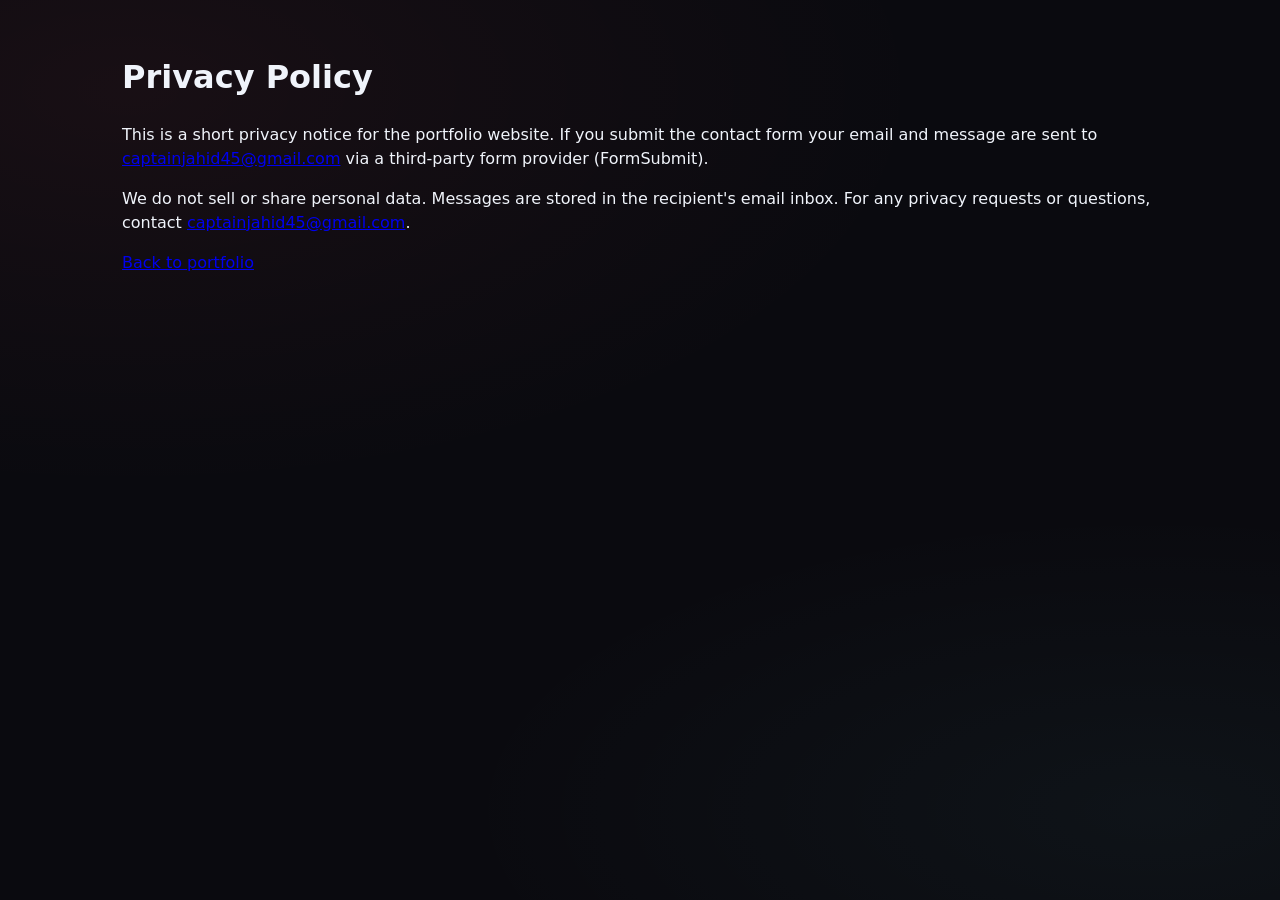
==== privacy.html @ bda56d92 "Update portfolio content and structure; enhance personal branding and add privacy/terms pages" ====
<!doctype html>
<html lang="en">
<head>
  <meta charset="utf-8">
  <meta name="viewport" content="width=device-width,initial-scale=1">
  <title>Privacy Policy — Md. Jahidul Hasan</title>
  <link rel="stylesheet" href="style.css">
</head>
<body>
  <main class="container">
    <h1>Privacy Policy</h1>
    <p>This is a short privacy notice for the portfolio website. If you submit the contact form your email and message are sent to <a href="mailto:captainjahid45@gmail.com">captainjahid45@gmail.com</a> via a third-party form provider (FormSubmit).</p>
    <p>We do not sell or share personal data. Messages are stored in the recipient's email inbox. For any privacy requests or questions, contact <a href="mailto:captainjahid45@gmail.com">captainjahid45@gmail.com</a>.</p>
    <p><a href="index.html">Back to portfolio</a></p>
  </main>
</body>
</html>
---- style.css ----
:root{
  --bg:#0a0a0f;
  --card:#151821;
  --muted:#b4bdd4;
  --accent1: #ff5f6d;
  --accent2: #ffc371;
  --accent3: #7afcff;
  --glass: rgba(255,255,255,0.05);
  --text: #f0f4fb;
  --chip-active-text: var(--text);
  --chip-text: #ffffff;
  --outline-border: rgba(255,255,255,0.12);
  --input-border: rgba(255,255,255,0.08);
  --chip-border: rgba(255,255,255,0.10);
  --link-color: var(--accent3);
  --card-overlay: rgba(255,255,255,0.04);
  --header-overlay: rgba(255,255,255,0.04);
  --tile-shadow: 0 4px 12px rgba(0,0,0,0.3);
  --radius: 14px;
  --maxwidth: 1100px;
  --gap: 1.25rem;
}

/* Expertise chips used in About section */
.skill-chips{display:flex;flex-wrap:wrap;gap:.5rem;margin-top:.5rem}
.chip{background:var(--card-overlay);border:1px solid var(--chip-border);color:var(--text);padding:.35rem .6rem;border-radius:999px;font-size:.85rem;display:inline-flex;align-items:center}
.chip:hover{background:linear-gradient(90deg,var(--accent1),var(--accent2));color:#08111a;border-color:transparent}


/* Education card layout */
.education {margin-top:.5rem}
.education-grid{display:flex;gap:1rem;flex-wrap:wrap;margin-top:.5rem}
.edu-card{background:var(--card-overlay);border:1px solid var(--chip-border);padding:.6rem .8rem;border-radius:10px;min-width:200px}
.edu-heading{margin:0 0 .25rem 0}
.edu-meta{color:var(--muted);font-size:.9rem;margin-top:.25rem}

/* Small vertical space before Expertise block in About */
.skills-overview{margin-top:1.5rem}


/* Motion & transitions */
@media (prefers-reduced-motion: no-preference) {
  :root{ --anim-duration: 600ms; --anim-ease: cubic-bezier(.2,.9,.3,1); }
  *{transition: color var(--anim-duration) var(--anim-ease), background-color var(--anim-duration) var(--anim-ease), box-shadow var(--anim-duration) var(--anim-ease), transform 220ms var(--anim-ease);} 
}
@media (prefers-reduced-motion: reduce){
  :root{ --anim-duration: 0ms; --anim-ease: linear; }
}

/* Entrance state: elements animate in when body gains .is-loaded */
.is-loaded .hero-text .name,
.is-loaded .hero-text .role,
.is-loaded .hero-text .tagline,
.is-loaded .hero-card,
.is-loaded .wave-card,
.is-loaded .skill-card,
.is-loaded .project,
.is-loaded .stat{
  animation: pop var(--anim-duration) var(--anim-ease) both;
}

/* Slight stagger for nicer entrance */
.is-loaded .hero-text .name{animation-delay: 90ms}
.is-loaded .hero-text .role{animation-delay: 160ms}
.is-loaded .hero-text .tagline{animation-delay: 230ms}
.is-loaded .hero-card{animation-delay: 120ms}
.is-loaded .wave-card{animation-delay: 180ms}
.is-loaded .skill-card{animation-delay: 200ms}
.is-loaded .project{animation-delay: 220ms}
.is-loaded .stat{animation-delay: 200ms}

/* Hover / focus micro-interactions */
.project:hover, .project:focus-within{transform: translateY(-6px) scale(1.01); box-shadow: 0 20px 50px rgba(0,0,0,0.25);border-color:var(--accent3)}
.skill-card:hover, .skill-card:focus-within{transform: translateY(-4px); box-shadow: 0 16px 40px rgba(0,0,0,0.20)}
.btn:active{transform: translateY(1px) scale(.995)}
.brand{transition: transform 220ms var(--anim-ease)}
.brand:hover{transform: translateY(-2px)}

/* Apply the same brand-like hover animation to CTAs and project-type chips */
.hero-ctas .btn:not(.no-hover):hover,
.filter-group .chip:not(.no-hover):hover,
.chip:not(.no-hover):hover{
  transform: translateY(-2px);
  box-shadow: 0 10px 30px rgba(2,6,23,0.08);
}

/* Smooth color / background transitions for CTAs, chips and social buttons */
.hero-ctas .btn,
.filter-group .chip,
.chip,
.socials .social-btn{
  transition: background 260ms var(--anim-ease), color 220ms var(--anim-ease), border-color 220ms var(--anim-ease), box-shadow 220ms var(--anim-ease);
}

/* When hovering chips, animate into the accent gradient (matches active state) */
.filter-group .chip:not(.no-hover):hover,
.chip:not(.no-hover):hover{
  background: linear-gradient(90deg,var(--accent1),var(--accent2));
  color: var(--chip-text);
  border-color: transparent;
}

/* Outline CTA behavior: animate into accent gradient on hover */
.hero-ctas .btn.outline:not(.no-hover):hover{
  background: linear-gradient(90deg,var(--accent1),var(--accent2));
  color: #08111a;
  border-color: transparent;
}

/* Avatar subtle scale on hover */
.avatar{transition: transform 420ms var(--anim-ease), box-shadow var(--anim-duration) var(--anim-ease)}
.avatar:hover img{transform: scale(1.03)}

/* Ensure focus outlines are visible for accessibility */
a:focus{outline:3px solid rgba(59,130,246,0.25);outline-offset:3px}


/* Light theme variables override (JS toggles .light on body) */
body.light {
  --bg: #ebe9e6;
  --card: #ffffff;
  --muted: #495463;
  --glass: rgba(15,15,20,0.04);
  --text: #0a0d14;
  --outline-border: rgba(2,6,23,0.14);
  --input-border: rgba(2,6,23,0.12);
  --chip-border: rgba(2,6,23,0.14);
  --card-overlay: rgba(2,6,23,0.08);
  --header-overlay: rgba(2,6,23,0.06);
  --tile-shadow: 0 6px 18px rgba(2,6,23,0.10);
  --link-color: #0a0d14;
  --chip-active-text: #08111a;
  --chip-text: #08111a;
}

/* Reset & base */
*{box-sizing:border-box}
html,body{height:100%}
body{
  margin:0;
  font-family: Inter, ui-sans-serif, system-ui, -apple-system, "Segoe UI", Roboto, "Helvetica Neue", Arial;
  background: radial-gradient(800px 400px at 10% 10%, rgba(255,95,109,0.06), transparent),
              radial-gradient(700px 300px at 90% 90%, rgba(127,246,255,0.04), transparent),
              var(--bg);
  color: var(--text);
  -webkit-font-smoothing:antialiased;
  -moz-osx-font-smoothing:grayscale;
  line-height:1.5;
}

/* Container */
.container{max-width:var(--maxwidth);margin:0 auto;padding:2rem}

/* Header */
.site-header{position:sticky;top:0;z-index:40;background:linear-gradient(180deg, var(--header-overlay), transparent);backdrop-filter: blur(12px);-webkit-backdrop-filter: blur(12px);box-shadow: 0 2px 12px rgba(0,0,0,0.4);border-bottom:1px solid var(--outline-border)}
.header-inner{display:flex;align-items:center;justify-content:space-between;padding:0.75rem 0}
.brand{font-weight:700;letter-spacing:0.2px;color:var(--accent1);text-decoration:none}
.brand span{color:var(--link-color);margin-left:6px}
.brand-wrap{display:flex;align-items:center;gap:0.6rem}
.brand-icons{display:inline-flex;gap:0.45rem;margin-left:4px}
.brand-icon{display:inline-flex;align-items:center;justify-content:center;border-radius:6px;padding:4px}
.brand-icon svg{width:18px;height:18px;fill:var(--link-color);transition:fill 200ms var(--anim-ease), transform 160ms var(--anim-ease)}
.brand-icon:hover svg{fill:var(--accent1);transform:translateY(-2px)}
.nav{display:flex;gap:1rem}
.nav-link{color:var(--muted);text-decoration:none;padding:8px;border-radius:8px}
.nav-link:hover{color:#fff;background:var(--glass)}
.header-controls{display:flex;gap:0.5rem;align-items:center}
.btn{border:0;cursor:pointer;padding:8px 12px;border-radius:10px;background:transparent;color:inherit}
.icon-btn{font-size:16px}
.mobile-only{display:none}

/* Hero */
.hero{padding:4rem 0}
.hero-grid{display:grid;grid-template-columns:1fr 360px;gap:2rem;align-items:center}
.hero-text .name{font-size:2.15rem;margin:0}
.role{font-weight:600;margin-top:6px;opacity:0.95}
.tagline{margin-top:0.8rem;color:var(--muted)}
.hero-ctas{margin-top:1.25rem;display:flex;gap:0.75rem}
.btn.primary{background:linear-gradient(90deg,var(--accent1),var(--accent2));color:#08111a;font-weight:600;box-shadow:0 8px 30px rgba(255,95,109,0.08)}
.btn.outline{border:1px solid var(--outline-border);color:var(--muted)}
.hero-meta{margin-top:1rem;color:var(--muted);display:flex;gap:1rem;flex-wrap:wrap}

/* Ensure CTAs that are opted out of hover still animate color changes smoothly */
.hero-ctas .btn{
  transition: color 260ms var(--anim-ease), background 260ms var(--anim-ease), border-color 220ms var(--anim-ease), transform 200ms var(--anim-ease);
}

/* Smooth focus styles for keyboard users: animate background/border on focus-visible */
.hero-ctas .btn:focus-visible{
  background: linear-gradient(90deg, var(--accent1), var(--accent2));
  color: var(--chip-text);
  border-color: transparent;
  box-shadow: 0 12px 30px rgba(2,6,23,0.08);
}
.hero-ctas .btn:focus{outline:3px solid rgba(59,130,246,0.18);outline-offset:3px}

/* Hero card */
.hero-card{display:flex;flex-direction:column;gap:1rem;align-items:center}
.avatar{width:200px;height:200px;border-radius:20px;overflow:hidden;box-shadow:0 8px 32px rgba(0,0,0,0.7);border:2px solid var(--outline-border)}
.avatar img{width:100%;height:100%;object-fit:cover;display:block}
.wave-card{width:100%;background:linear-gradient(135deg, var(--card-overlay), rgba(0,0,0,0.06));padding:1rem;border-radius:12px;box-shadow:var(--tile-shadow);border:1px solid var(--outline-border)}
.wave-card h3{margin:0 0 .5rem 0}
.wave-card ul{margin:0;padding:0;list-style:none}
.wave-card a{color:var(--link-color);text-decoration:none}
.wave-card a:hover{color:var(--accent1);text-decoration:underline}

/* Sections */
.section{padding:3rem 0}
.section-title{font-size:1.35rem;margin-bottom:1rem;color:var(--accent2)}

/* About */
.about-grid{display:grid;grid-template-columns:1fr 260px;gap:1.25rem;align-items:start}
.about-text p{color:var(--muted)}
.about-list{margin-top:1rem;color:var(--muted);list-style:none;padding:0}
.socials a{margin-right:0.6rem;text-decoration:none;color:var(--link-color)}
.ocials a:hover{color:var(--accent1);text-decoration:underline}

/* Branded social buttons in About section (logo + label) */
.socials .social-btn{display:inline-flex;align-items:center;gap:0.6rem;padding:6px 10px;border-radius:10px;background:transparent;border:1px solid var(--chip-border);color:var(--link-color);text-decoration:none}
.socials .social-btn .icon{width:18px;height:18px;fill:var(--link-color);transition:fill 200ms var(--anim-ease), transform 160ms var(--anim-ease)}
.socials .social-btn .label{font-size:0.95rem;color:var(--text)}
.socials .social-btn:hover{border-color:transparent;background:linear-gradient(90deg,var(--accent1),var(--accent2));color:#08111a}
.socials .social-btn:hover .icon{fill:#08111a;transform:translateY(-2px)}
.socials .social-btn:focus{outline:3px solid rgba(59,130,246,0.18);outline-offset:3px}

/* Stats */
.stat{background:linear-gradient(90deg, var(--card-overlay), transparent);padding:1rem;border-radius:12px;margin-bottom:0.8rem;box-shadow:var(--tile-shadow);border:1px solid var(--outline-border)}
.stat-val{font-weight:700;font-size:1.25rem}
.stat-label{color:var(--muted)}

/* Skills */
.skills-grid{display:grid;grid-template-columns:repeat(3,1fr);gap:1rem}
.skill-card{background:linear-gradient(135deg,var(--card), var(--card-overlay));padding:1rem;border-radius:12px;box-shadow:var(--tile-shadow);border:1px solid var(--outline-border)}
.skill-list .skill{display:block;margin-bottom:0.8rem}
.skill .bar{height:10px;background:var(--input-border);border-radius:8px;overflow:hidden;margin-top:6px;border:1px solid var(--outline-border)}
.skill .bar{position:relative}
.skill .bar .percent{position:absolute;right:8px;top:-22px;font-size:0.85rem;color:var(--muted);font-weight:600}
.skill .bar div{height:100%;
  /* symmetric gradient so both ends show accent color */
  background: linear-gradient(90deg, var(--accent1) 0%, var(--accent2) 50%, var(--accent1) 100%);
  width:40%;
  transition:width 800ms ease;
  background-size:300% 100%;
  will-change: background-position, width, opacity;
}
.skill .bar div.shimmer{animation:shimmer 1.6s linear infinite}

@keyframes shimmer{
  /* move the background fully across (match background-size) to avoid jump at loop boundary */
  0%{background-position:0% 50%}
  100%{background-position:300% 50%}
}

/* Looping, subtle shimmer/pulse for filled bars */
.skill .bar div.shimmer-loop{animation:shimmer 2.8s linear infinite, pulseOpacity 3.6s ease-in-out infinite;}

@keyframes pulseOpacity{
  /* very subtle opacity pulse to avoid perceivable blinking */
  0%{opacity:0.985}
  50%{opacity:1}
  100%{opacity:0.985}
}

/* Tools */
.tool-grid{display:flex;flex-wrap:wrap;gap:0.5rem}
.tool{background:var(--glass);padding:8px 10px;border-radius:8px;color:var(--muted);border:1px solid var(--outline-border)}

/* Projects */
.projects-controls{display:flex;justify-content:space-between;align-items:center;margin-bottom:1rem}
.chip{background:transparent;border:1px solid var(--chip-border);padding:6px 10px;border-radius:30px;cursor:pointer;color:var(--chip-text)}
.chip.active{background:linear-gradient(90deg,var(--accent1),var(--accent2));color:var(--chip-text);border:0;box-shadow:0 4px 12px rgba(255,95,109,0.25)}
.projects-grid{display:grid;grid-template-columns:repeat(3,1fr);gap:1rem}
.project{background:linear-gradient(180deg, var(--card-overlay), transparent);border-radius:12px;overflow:hidden;display:flex;flex-direction:column;box-shadow:var(--tile-shadow);border:1px solid var(--outline-border)}
.project img{width:100%;height:160px;object-fit:cover;display:block;border-bottom:1px solid var(--outline-border)}
.project-body{padding:1rem}
.project-cta{margin-top:0.75rem;display:flex;gap:0.5rem}

/* Project button hover and focus animations */
.project-cta .btn{
  transition: color 260ms var(--anim-ease), background 260ms var(--anim-ease), border-color 220ms var(--anim-ease), transform 200ms var(--anim-ease), box-shadow 220ms var(--anim-ease);
}
.project-cta .btn:hover{
  transform: translateY(-2px);
  box-shadow: 0 6px 20px rgba(255,95,109,0.15);
}
.project-cta .btn.small:hover{
  background: linear-gradient(90deg, var(--accent1), var(--accent2));
  color: var(--chip-text);
  border-color: transparent;
}
.project-cta .btn.outline:hover{
  background: linear-gradient(90deg, var(--accent1), var(--accent2));
  color: var(--chip-text);
  border-color: transparent;
}
.project-cta .btn:focus-visible{
  background: linear-gradient(90deg, var(--accent1), var(--accent2));
  color: var(--chip-text);
  border-color: transparent;
  box-shadow: 0 8px 24px rgba(255,95,109,0.25);
}
.project-cta .btn:focus{outline:3px solid rgba(59,130,246,0.18);outline-offset:3px}

/* Contact */
.contact-grid{display:grid;grid-template-columns:1fr 360px;gap:1rem;align-items:start}
.contact-form label{display:block;margin-bottom:0.75rem;color:var(--muted);font-weight:500}
.contact-form input, .contact-form textarea{width:100%;padding:0.6rem;border-radius:8px;border:1px solid var(--input-border);background:transparent;color:inherit;font-family:inherit}
.contact-form input:focus, .contact-form textarea:focus{outline:2px solid var(--accent3);outline-offset:1px;border-color:transparent}
.form-actions{display:flex;gap:0.6rem;margin-top:0.5rem}
.contact-info .card{background:var(--glass);padding:0.8rem;border-radius:10px;margin-top:0.6rem;box-shadow:var(--tile-shadow);border:1px solid var(--outline-border)}

/* Footer */
.site-footer{padding:1.25rem 0;background:linear-gradient(180deg, var(--header-overlay), transparent);margin-top:2rem}
.footer-inner{display:flex;justify-content:space-between;align-items:center;color:var(--muted)}

.foot-links a{color:var(--link-color);text-decoration:none;margin-left:0.6rem}
.foot-links a:hover{color:var(--accent1);text-decoration:underline}

/* Responsive */
@media (max-width:980px){
  .hero-grid{grid-template-columns:1fr 320px}
  .skills-grid{grid-template-columns:1fr 1fr}
  .projects-grid{grid-template-columns:repeat(2,1fr)}
}

@media (max-width:720px){
  .container{padding:1rem}
  .hero-grid{grid-template-columns:1fr;gap:1.2rem}
  .about-grid{grid-template-columns:1fr}
  .contact-grid{grid-template-columns:1fr}
  .projects-grid{grid-template-columns:1fr}
  .mobile-only{display:inline-block}
  .nav{position:absolute;right:12px;top:64px;background:var(--card);padding:0.6rem;border-radius:10px;display:none;flex-direction:column}
  .nav.open{display:flex}
  .nav-link{padding:0.6rem 0}
}

/* small polish: highlight animation */
@keyframes pop {
  from { transform: translateY(6px) scale(.99); opacity:0 }
  to { transform: translateY(0) scale(1); opacity:1 }
}
.project, .skill-card, .stat{animation:pop .6s ease both}
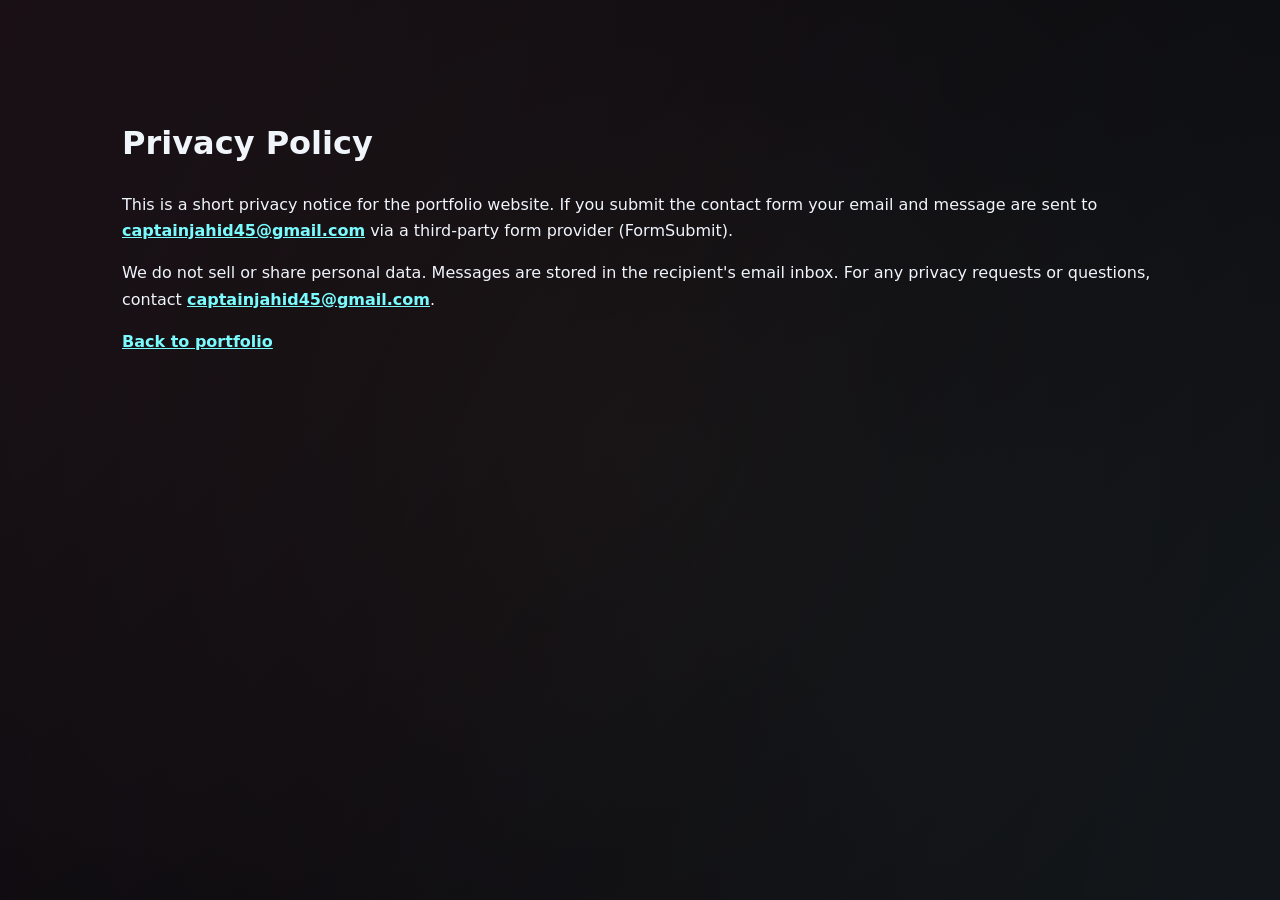
==== commit bb26e8cb: "Enhance portfolio with brand icons, update project filtering, and improve accessibility in dark mode" ====
--- a/privacy.html
+++ b/privacy.html
@@ -6,7 +6,7 @@
   <title>Privacy Policy — Md. Jahidul Hasan</title>
   <link rel="stylesheet" href="style.css">
 </head>
-<body>
+<body class="theme-loaded">
   <main class="container">
     <h1>Privacy Policy</h1>
     <p>This is a short privacy notice for the portfolio website. If you submit the contact form your email and message are sent to <a href="mailto:captainjahid45@gmail.com">captainjahid45@gmail.com</a> via a third-party form provider (FormSubmit).</p>
--- a/style.css
+++ b/style.css
@@ -1,7 +1,8 @@
 :root{
+  --header-height: 64px;
   --bg:#0a0a0f;
   --card:#151821;
-  --muted:#b4bdd4;
+  --muted:#c7d0e6;
   --accent1: #ff5f6d;
   --accent2: #ffc371;
   --accent3: #7afcff;
@@ -19,6 +20,8 @@
   --radius: 14px;
   --maxwidth: 1100px;
   --gap: 1.25rem;
+  scroll-behavior: smooth;
+  font-display: swap;
 }
 
 /* Expertise chips used in About section */
@@ -70,8 +73,8 @@
 .is-loaded .stat{animation-delay: 200ms}
 
 /* Hover / focus micro-interactions */
-.project:hover, .project:focus-within{transform: translateY(-6px) scale(1.01); box-shadow: 0 20px 50px rgba(0,0,0,0.25);border-color:var(--accent3)}
-.skill-card:hover, .skill-card:focus-within{transform: translateY(-4px); box-shadow: 0 16px 40px rgba(0,0,0,0.20)}
+.project:hover, .project:focus-within{transform: translateY(-8px) scale(1.02); box-shadow: 0 30px 70px rgba(0,0,0,0.4), 0 0 0 1px rgba(122,252,255,0.3);border-color:rgba(122,252,255,0.4)}
+.skill-card:hover, .skill-card:focus-within{transform: translateY(-6px); box-shadow: 0 24px 60px rgba(0,0,0,0.35)}
 .btn:active{transform: translateY(1px) scale(.995)}
 .brand{transition: transform 220ms var(--anim-ease)}
 .brand:hover{transform: translateY(-2px)}
@@ -80,8 +83,8 @@
 .hero-ctas .btn:not(.no-hover):hover,
 .filter-group .chip:not(.no-hover):hover,
 .chip:not(.no-hover):hover{
-  transform: translateY(-2px);
-  box-shadow: 0 10px 30px rgba(2,6,23,0.08);
+  transform: translateY(-3px);
+  box-shadow: 0 12px 40px rgba(255,95,109,0.25);
 }
 
 /* Smooth color / background transitions for CTAs, chips and social buttons */
@@ -115,44 +118,115 @@
 a:focus{outline:3px solid rgba(59,130,246,0.25);outline-offset:3px}
 
 
-/* Light theme variables override (JS toggles .light on body) */
-body.light {
-  --bg: #ebe9e6;
-  --card: #ffffff;
-  --muted: #495463;
-  --glass: rgba(15,15,20,0.04);
-  --text: #0a0d14;
-  --outline-border: rgba(2,6,23,0.14);
-  --input-border: rgba(2,6,23,0.12);
-  --chip-border: rgba(2,6,23,0.14);
-  --card-overlay: rgba(2,6,23,0.08);
-  --header-overlay: rgba(2,6,23,0.06);
-  --tile-shadow: 0 6px 18px rgba(2,6,23,0.10);
-  --link-color: #0a0d14;
-  --chip-active-text: #08111a;
-  --chip-text: #08111a;
-}
+/* Light theme removed — site uses single dark theme. */
 
 /* Reset & base */
 *{box-sizing:border-box}
 html,body{height:100%}
+
+/* Smooth theme transitions */
+body {
+  transition: background-color 0.3s ease, color 0.3s ease;
+}
+
+/* Prevent flash of unstyled content on theme load */
+body:not(.theme-loaded) {
+  opacity: 0;
+}
+
+body.theme-loaded {
+  opacity: 1;
+  transition: opacity 0.2s ease;
+}
+
+/* Loading Screen */
+#loading-screen {
+  position: fixed;
+  top: 0;
+  left: 0;
+  width: 100%;
+  height: 100%;
+  background: var(--bg);
+  display: flex;
+  align-items: center;
+  justify-content: center;
+  z-index: 9999;
+  transition: opacity 0.5s ease, visibility 0.5s ease;
+}
+
+#loading-screen.hidden {
+  opacity: 0;
+  visibility: hidden;
+}
+
+.loader {
+  text-align: center;
+}
+
+.loader-circle {
+  width: 50px;
+  height: 50px;
+  border: 3px solid rgba(255,255,255,0.1);
+  border-top-color: var(--accent1);
+  border-radius: 50%;
+  margin: 0 auto 1rem;
+  animation: spin 1s linear infinite;
+}
+
+@keyframes spin {
+  to { transform: rotate(360deg); }
+}
+
+.loader p {
+  color: var(--muted);
+  font-size: 0.95rem;
+}
+
 body{
   margin:0;
   font-family: Inter, ui-sans-serif, system-ui, -apple-system, "Segoe UI", Roboto, "Helvetica Neue", Arial;
-  background: radial-gradient(800px 400px at 10% 10%, rgba(255,95,109,0.06), transparent),
-              radial-gradient(700px 300px at 90% 90%, rgba(127,246,255,0.04), transparent),
-              var(--bg);
+  font-size:16px;
+  /* Use a single solid background to avoid layered seams during debugging */
+  background: var(--bg);
   color: var(--text);
   -webkit-font-smoothing:antialiased;
   -moz-osx-font-smoothing:grayscale;
-  line-height:1.5;
+  line-height:1.65;
+  padding-top: var(--header-height);
+  position: relative;
+  overflow-x: hidden;
+}
+
+/* Animated gradient background */
+body::before {
+  content: '';
+  position: fixed;
+  top: 0;
+  left: 0;
+  right: 0;
+  bottom: 0;
+  background: radial-gradient(circle at 10% 20%, rgba(255,95,109,0.12), transparent 50%),
+              radial-gradient(circle at 90% 80%, rgba(127,246,255,0.1), transparent 50%),
+              radial-gradient(circle at 50% 50%, rgba(255,195,113,0.08), transparent 70%);
+  background-size: 200% 200%;
+  /* Disable large background animation to prevent page-wide zigzag motion */
+  animation: none !important;
+  background-position: 50% 50% !important;
+  pointer-events: none;
+  z-index: -1;
+  opacity: 0.6;
+}
+
+@keyframes gradientShift {
+  0%, 100% { background-position: 0% 50%; }
+  50% { background-position: 100% 50%; }
 }
 
 /* Container */
 .container{max-width:var(--maxwidth);margin:0 auto;padding:2rem}
 
 /* Header */
-.site-header{position:sticky;top:0;z-index:40;background:linear-gradient(180deg, var(--header-overlay), transparent);backdrop-filter: blur(12px);-webkit-backdrop-filter: blur(12px);box-shadow: 0 2px 12px rgba(0,0,0,0.4);border-bottom:1px solid var(--outline-border)}
+.site-header{position:fixed;top:0;left:0;right:0;z-index:1000;width:100%;height:var(--header-height);background:rgba(10,10,15,0.7);backdrop-filter: blur(16px) saturate(180%);-webkit-backdrop-filter: blur(16px) saturate(180%);box-shadow: 0 4px 24px rgba(0,0,0,0.15), 0 1px 2px rgba(0,0,0,0.1);border-bottom:1px solid rgba(255,255,255,0.06)}
 .header-inner{display:flex;align-items:center;justify-content:space-between;padding:0.75rem 0}
 .brand{font-weight:700;letter-spacing:0.2px;color:var(--accent1);text-decoration:none}
 .brand span{color:var(--link-color);margin-left:6px}
@@ -162,21 +236,45 @@
 .brand-icon svg{width:18px;height:18px;fill:var(--link-color);transition:fill 200ms var(--anim-ease), transform 160ms var(--anim-ease)}
 .brand-icon:hover svg{fill:var(--accent1);transform:translateY(-2px)}
 .nav{display:flex;gap:1rem}
-.nav-link{color:var(--muted);text-decoration:none;padding:8px;border-radius:8px}
+.nav{display:flex;gap:1rem;position:relative}
+.nav-link{color:var(--muted);text-decoration:none;padding:8px;border-radius:8px;position:relative}
 .nav-link:hover{color:#fff;background:var(--glass)}
+
+/* Moving underline indicator under navbar */
+.nav-indicator{
+  position: absolute;
+  bottom: 8px;
+  left: 0;
+  height: 3px;
+  width: 0;
+  border-radius: 3px;
+  background: linear-gradient(90deg, var(--accent1), var(--accent2));
+  transition: left 280ms cubic-bezier(.2,.9,.3,1), width 280ms cubic-bezier(.2,.9,.3,1), opacity 200ms ease;
+  pointer-events: none;
+  opacity: 1;
+}
+
+/* Light theme: make active nav link clearly visible (white) and adjust indicator contrast */
+/* In light theme the nav background is light; ensure active link remains readable */
+body.light .nav-link.active { color: var(--chip-active-text); font-weight:700; }
+body.light .nav-indicator { background: linear-gradient(90deg, var(--accent1), var(--accent2)); opacity: 1; }
+
+/* Dark theme: reduce contrast for inactive tabs, active becomes white */
+body:not(.light) .nav-link { color: rgba(255,255,255,0.78); }
+body:not(.light) .nav-link.active { color: #ffffff; font-weight:700; }
 .header-controls{display:flex;gap:0.5rem;align-items:center}
 .btn{border:0;cursor:pointer;padding:8px 12px;border-radius:10px;background:transparent;color:inherit}
 .icon-btn{font-size:16px}
 .mobile-only{display:none}
 
 /* Hero */
-.hero{padding:4rem 0}
-.hero-grid{display:grid;grid-template-columns:1fr 360px;gap:2rem;align-items:center}
-.hero-text .name{font-size:2.15rem;margin:0}
-.role{font-weight:600;margin-top:6px;opacity:0.95}
-.tagline{margin-top:0.8rem;color:var(--muted)}
+.hero{padding:5rem 0 4rem;min-height:600px}
+.hero-grid{display:grid;grid-template-columns:1fr 360px;gap:3rem;align-items:center}
+.hero-text .name{font-size:2.6rem;margin:0;font-weight:800;letter-spacing:-0.02em}
+.role{font-weight:600;margin-top:10px;opacity:0.95;font-size:1.1rem}
+.tagline{margin-top:1rem;color:var(--muted);font-size:1.05rem;line-height:1.7}
 .hero-ctas{margin-top:1.25rem;display:flex;gap:0.75rem}
-.btn.primary{background:linear-gradient(90deg,var(--accent1),var(--accent2));color:#08111a;font-weight:600;box-shadow:0 8px 30px rgba(255,95,109,0.08)}
+.btn.primary{background:linear-gradient(135deg,var(--accent1),var(--accent2));color:#fff;font-weight:700;box-shadow:0 10px 40px rgba(255,95,109,0.3);text-shadow:0 1px 2px rgba(0,0,0,0.1)}
 .btn.outline{border:1px solid var(--outline-border);color:var(--muted)}
 .hero-meta{margin-top:1rem;color:var(--muted);display:flex;gap:1rem;flex-wrap:wrap}
 
@@ -196,17 +294,51 @@
 
 /* Hero card */
 .hero-card{display:flex;flex-direction:column;gap:1rem;align-items:center}
-.avatar{width:200px;height:200px;border-radius:20px;overflow:hidden;box-shadow:0 8px 32px rgba(0,0,0,0.7);border:2px solid var(--outline-border)}
-.avatar img{width:100%;height:100%;object-fit:cover;display:block}
-.wave-card{width:100%;background:linear-gradient(135deg, var(--card-overlay), rgba(0,0,0,0.06));padding:1rem;border-radius:12px;box-shadow:var(--tile-shadow);border:1px solid var(--outline-border)}
+.avatar{width:220px;height:220px;border-radius:24px;overflow:hidden;box-shadow:0 20px 60px rgba(0,0,0,0.5), 0 0 0 1px rgba(255,255,255,0.1);border:3px solid rgba(255,255,255,0.08);position:relative;flex-shrink:0}
+.avatar img{width:100%;height:100%;object-fit:cover;display:block;aspect-ratio:1/1}
+.wave-card{width:100%;background:rgba(21,24,33,0.6);backdrop-filter:blur(10px);padding:1.25rem;border-radius:16px;box-shadow:0 8px 32px rgba(0,0,0,0.3);border:1px solid rgba(255,255,255,0.08)}
 .wave-card h3{margin:0 0 .5rem 0}
 .wave-card ul{margin:0;padding:0;list-style:none}
 .wave-card a{color:var(--link-color);text-decoration:none}
 .wave-card a:hover{color:var(--accent1);text-decoration:underline}
 
 /* Sections */
-.section{padding:3rem 0}
-.section-title{font-size:1.35rem;margin-bottom:1rem;color:var(--accent2)}
+.section{padding:5rem 0 4rem 0;position:relative}
+.section.container{padding:3rem 2rem 2rem 2rem}
+.section-title{font-size:1.75rem;margin-bottom:1.5rem;color:var(--accent2);font-weight:700;letter-spacing:-0.01em;position:relative;display:inline-block}
+.section-title::after{content:'';position:absolute;bottom:-8px;left:0;width:60px;height:3px;background:linear-gradient(90deg,var(--accent1),var(--accent2));border-radius:2px}
+
+/* Typography and card polish */
+h1.name{font-size:2.6rem}
+h2{font-size:1.25rem}
+h3{font-size:1.05rem}
+h4{font-size:1rem}
+
+/* Card spacing, radius, and deeper shadow for better depth */
+.lead-card, .skill-card, .project, .stat, .contact-info .card{padding:1.15rem;border-radius:16px}
+.lead-card{padding:1.25rem}
+.project{border-radius:14px}
+.project img{border-bottom-left-radius:12px;border-bottom-right-radius:12px}
+.lead-card, .skill-card, .project{box-shadow: 0 18px 50px rgba(2,6,23,0.45);border:1px solid rgba(255,255,255,0.035)}
+
+/* Buttons / CTA polish */
+.btn{padding:10px 14px;border-radius:12px;font-weight:600}
+.btn.primary{padding:10px 18px}
+.btn.outline{background:transparent;border:1px solid var(--chip-border)}
+.btn.small{padding:8px 10px;font-size:0.95rem}
+
+/* Leadership section */
+.muted-lead{color:var(--muted);margin-bottom:1rem}
+.leadership-grid{display:grid;grid-template-columns:repeat(2,1fr);gap:1rem}
+.lead-card{background:linear-gradient(135deg, rgba(21,24,33,0.8), rgba(21,24,33,0.5));padding:1.5rem;border-radius:18px;box-shadow:0 16px 48px rgba(0,0,0,0.35);border:1px solid rgba(255,255,255,0.06);display:flex;flex-direction:column;position:relative;overflow:hidden;transition:all 0.3s ease}
+.lead-card::before{content:'';position:absolute;top:0;left:0;right:0;height:3px;background:linear-gradient(90deg,var(--accent1),var(--accent2));opacity:0.6}
+.lead-card:hover{transform:translateY(-4px);box-shadow:0 20px 60px rgba(0,0,0,0.45)}
+.lead-header h3{margin:0;font-size:1.05rem}
+.lead-meta{color:var(--muted);font-size:0.9rem;margin-top:6px}
+.lead-body{margin-top:0.8rem;color:var(--muted)}
+.lead-details{margin-top:0.8rem;padding-left:1rem}
+.toggle-details{margin-top:0.6rem;align-self:flex-start}
+
 
 /* About */
 .about-grid{display:grid;grid-template-columns:1fr 260px;gap:1.25rem;align-items:start}
@@ -224,13 +356,14 @@
 .socials .social-btn:focus{outline:3px solid rgba(59,130,246,0.18);outline-offset:3px}
 
 /* Stats */
-.stat{background:linear-gradient(90deg, var(--card-overlay), transparent);padding:1rem;border-radius:12px;margin-bottom:0.8rem;box-shadow:var(--tile-shadow);border:1px solid var(--outline-border)}
+.stat{background:linear-gradient(135deg, rgba(21,24,33,0.7), rgba(21,24,33,0.4));padding:1.25rem;border-radius:16px;margin-bottom:1rem;box-shadow:0 8px 32px rgba(0,0,0,0.3);border:1px solid rgba(255,255,255,0.08);backdrop-filter:blur(10px);min-height:100px}
 .stat-val{font-weight:700;font-size:1.25rem}
 .stat-label{color:var(--muted)}
 
 /* Skills */
 .skills-grid{display:grid;grid-template-columns:repeat(3,1fr);gap:1rem}
-.skill-card{background:linear-gradient(135deg,var(--card), var(--card-overlay));padding:1rem;border-radius:12px;box-shadow:var(--tile-shadow);border:1px solid var(--outline-border)}
+.skill-card{background:linear-gradient(135deg, rgba(21,24,33,0.8), rgba(21,24,33,0.6));padding:1.5rem;border-radius:18px;box-shadow:0 20px 60px rgba(0,0,0,0.4);border:1px solid rgba(255,255,255,0.05);position:relative;overflow:hidden}
+.skill-card::before{content:'';position:absolute;top:0;left:0;right:0;height:2px;background:linear-gradient(90deg,var(--accent1),var(--accent2),var(--accent3));opacity:0.5}
 .skill-list .skill{display:block;margin-bottom:0.8rem}
 .skill .bar{height:10px;background:var(--input-border);border-radius:8px;overflow:hidden;margin-top:6px;border:1px solid var(--outline-border)}
 .skill .bar{position:relative}
@@ -263,15 +396,28 @@
 
 /* Tools */
 .tool-grid{display:flex;flex-wrap:wrap;gap:0.5rem}
-.tool{background:var(--glass);padding:8px 10px;border-radius:8px;color:var(--muted);border:1px solid var(--outline-border)}
+.tool{background:transparent;padding:0;border-radius:8px;color:var(--muted);border:0}
+
+/* Icon-like badge used where brand logos are shown without text */
+.tool-icon{display:inline-flex;align-items:center;justify-content:center;width:56px;height:56px;border-radius:12px;background:var(--card-overlay);border:1px solid var(--chip-border);box-shadow:var(--tile-shadow);}
+.tool-icon:hover{transform:translateY(-4px);box-shadow:0 18px 40px rgba(0,0,0,0.45);}
+.tool-initial{font-weight:700;color:var(--text);letter-spacing:0.6px}
+
+/* Iconify / SVG icon sizing and color */
+.tool-icon .iconify{width:28px;height:28px;display:inline-block;color:var(--link-color)}
+/* When icon loads hide the fallback initials */
+.tool-icon .iconify ~ .tool-initial{display:none}
+
+/* Visually hidden text for screen readers */
+.visually-hidden{position:absolute!important;height:1px;width:1px;overflow:hidden;clip:rect(1px,1px,1px,1px);white-space:nowrap;border:0;padding:0;margin:-1px}
 
 /* Projects */
 .projects-controls{display:flex;justify-content:space-between;align-items:center;margin-bottom:1rem}
 .chip{background:transparent;border:1px solid var(--chip-border);padding:6px 10px;border-radius:30px;cursor:pointer;color:var(--chip-text)}
 .chip.active{background:linear-gradient(90deg,var(--accent1),var(--accent2));color:var(--chip-text);border:0;box-shadow:0 4px 12px rgba(255,95,109,0.25)}
 .projects-grid{display:grid;grid-template-columns:repeat(3,1fr);gap:1rem}
-.project{background:linear-gradient(180deg, var(--card-overlay), transparent);border-radius:12px;overflow:hidden;display:flex;flex-direction:column;box-shadow:var(--tile-shadow);border:1px solid var(--outline-border)}
-.project img{width:100%;height:160px;object-fit:cover;display:block;border-bottom:1px solid var(--outline-border)}
+.project{background:rgba(21,24,33,0.6);backdrop-filter:blur(10px);border-radius:16px;overflow:hidden;display:flex;flex-direction:column;box-shadow:0 12px 40px rgba(0,0,0,0.3);border:1px solid rgba(255,255,255,0.06);transition:all 0.3s cubic-bezier(0.4,0,0.2,1)}
+.project img{width:100%;height:160px;object-fit:cover;display:block;border-bottom:1px solid var(--outline-border);aspect-ratio:16/9}
 .project-body{padding:1rem}
 .project-cta{margin-top:0.75rem;display:flex;gap:0.5rem}
 
@@ -307,32 +453,98 @@
 .contact-form input, .contact-form textarea{width:100%;padding:0.6rem;border-radius:8px;border:1px solid var(--input-border);background:transparent;color:inherit;font-family:inherit}
 .contact-form input:focus, .contact-form textarea:focus{outline:2px solid var(--accent3);outline-offset:1px;border-color:transparent}
 .form-actions{display:flex;gap:0.6rem;margin-top:0.5rem}
-.contact-info .card{background:var(--glass);padding:0.8rem;border-radius:10px;margin-top:0.6rem;box-shadow:var(--tile-shadow);border:1px solid var(--outline-border)}
+.contact-info .card{background:rgba(21,24,33,0.6);backdrop-filter:blur(10px);padding:1.25rem;border-radius:14px;margin-top:1rem;box-shadow:0 8px 32px rgba(0,0,0,0.25);border:1px solid rgba(255,255,255,0.08)}
+
+/* Make contact links clearly visible in dark mode and accessible */
+.contact-info a { color: var(--accent3); text-decoration: underline; font-weight:600 }
+.contact-info a:hover { color: var(--accent1); text-decoration: none }
+.contact-info a:focus { outline: 3px solid rgba(122,252,255,0.18); outline-offset: 3px }
+
+/* Ensure standalone pages (privacy/terms) and other main content links
+  match the contact link styling so mailto links aren't browser-blue */
+main a, .container a { color: var(--accent3); text-decoration: underline; font-weight:600 }
+main a:hover, .container a:hover { color: var(--accent1); text-decoration: none }
+main a:focus, .container a:focus { outline: 3px solid rgba(122,252,255,0.18); outline-offset: 3px }
 
 /* Footer */
-.site-footer{padding:1.25rem 0;background:linear-gradient(180deg, var(--header-overlay), transparent);margin-top:2rem}
-.footer-inner{display:flex;justify-content:space-between;align-items:center;color:var(--muted)}
+.site-footer{padding:0.05rem 0;background:linear-gradient(180deg, var(--header-overlay), transparent);margin-top:2rem}
+.footer-inner{display:flex;justify-content:space-between;align-items:center;color:var(--muted);font-size:1rem}
 
 .foot-links a{color:var(--link-color);text-decoration:none;margin-left:0.6rem}
 .foot-links a:hover{color:var(--accent1);text-decoration:underline}
+
+/* Back to Top Button */
+.back-to-top {
+  position: fixed;
+  bottom: 30px;
+  right: 30px;
+  width: 50px;
+  height: 50px;
+  background: linear-gradient(135deg, var(--accent1), var(--accent2));
+  border: none;
+  border-radius: 50%;
+  color: white;
+  cursor: pointer;
+  display: flex;
+  align-items: center;
+  justify-content: center;
+  box-shadow: 0 4px 20px rgba(255,95,109,0.4);
+  opacity: 0;
+  visibility: hidden;
+  transform: scale(0.8);
+  transition: all 0.3s var(--anim-ease);
+  z-index: 999;
+}
+
+.back-to-top.visible {
+  opacity: 1;
+  visibility: visible;
+  transform: scale(1);
+}
+
+.back-to-top:hover {
+  transform: scale(1.1) translateY(-3px);
+  box-shadow: 0 8px 30px rgba(255,95,109,0.6);
+}
+
+.back-to-top:active {
+  transform: scale(0.95);
+}
+
+.back-to-top svg {
+  width: 24px;
+  height: 24px;
+}
 
 /* Responsive */
 @media (max-width:980px){
   .hero-grid{grid-template-columns:1fr 320px}
   .skills-grid{grid-template-columns:1fr 1fr}
+  /* Show avatar / hero-card before the intro on small screens */
+  .hero-card{order:-1;align-items:center}
+  .hero-card .avatar{width:180px;height:180px}
   .projects-grid{grid-template-columns:repeat(2,1fr)}
+  .leadership-grid{grid-template-columns:1fr}
 }
 
 @media (max-width:720px){
+  :root{ --header-height: 56px; }
   .container{padding:1rem}
-  .hero-grid{grid-template-columns:1fr;gap:1.2rem}
+  .hero-grid{display:flex;flex-direction:column;gap:1.2rem}
   .about-grid{grid-template-columns:1fr}
   .contact-grid{grid-template-columns:1fr}
   .projects-grid{grid-template-columns:1fr}
   .mobile-only{display:inline-block}
-  .nav{position:absolute;right:12px;top:64px;background:var(--card);padding:0.6rem;border-radius:10px;display:none;flex-direction:column}
+  .nav{position:fixed;right:12px;top:calc(var(--header-height) + 8px);background:var(--card);padding:0.6rem;border-radius:10px;display:none;flex-direction:column;z-index:1100;box-shadow:0 10px 30px rgba(0,0,0,0.35);min-width:160px}
   .nav.open{display:flex}
   .nav-link{padding:0.6rem 0}
+  /* larger tap targets on small screens */
+  .btn{padding:12px 16px}
+  .hero-text .name{font-size:1.9rem}
+}
+
+@media (max-width:420px){
+  :root{ --header-height: 52px; }
 }
 
 /* small polish: highlight animation */
@@ -341,3 +553,261 @@
   to { transform: translateY(0) scale(1); opacity:1 }
 }
 .project, .skill-card, .stat{animation:pop .6s ease both}
+
+/* Floating particles background */
+.particles {
+  position: fixed;
+  top: 0;
+  left: 0;
+  width: 100%;
+  height: 100%;
+  pointer-events: none;
+  z-index: -1;
+  overflow: hidden;
+  will-change: transform;
+}
+
+.particle {
+  position: absolute;
+  border-radius: 50%;
+  background: linear-gradient(135deg, var(--accent1), var(--accent2));
+  opacity: 0.15;
+  animation: float linear infinite;
+  will-change: transform, opacity;
+}
+
+@keyframes float {
+  0% {
+    transform: translateY(100vh) translateX(0) rotate(0deg);
+    opacity: 0;
+  }
+  10% {
+    opacity: 0.15;
+  }
+  90% {
+    opacity: 0.15;
+  }
+  100% {
+    transform: translateY(-100px) translateX(100px) rotate(360deg);
+    opacity: 0;
+  }
+}
+
+/* Scroll-triggered fade-in animations */
+.fade-in {
+  opacity: 0;
+  transform: translateY(30px);
+  transition: opacity 0.8s var(--anim-ease), transform 0.8s var(--anim-ease);
+}
+
+.fade-in.visible {
+  opacity: 1;
+  transform: translateY(0);
+}
+
+/* Pulse animation for stats */
+.stat {
+  animation: pop .6s ease both, subtlePulse 3s ease-in-out infinite;
+}
+
+@keyframes subtlePulse {
+  0%, 100% {
+    transform: scale(1);
+    box-shadow: 0 8px 32px rgba(0,0,0,0.3);
+  }
+  50% {
+    transform: scale(1.02);
+    box-shadow: 0 12px 40px rgba(255,95,109,0.2);
+  }
+}
+
+/* Animated border gradient for cards */
+.skill-card::after {
+  content: '';
+  position: absolute;
+  top: -2px;
+  left: -2px;
+  right: -2px;
+  bottom: -2px;
+  background: linear-gradient(45deg, var(--accent1), var(--accent2), var(--accent3), var(--accent1));
+  background-size: 300% 300%;
+  border-radius: 18px;
+  z-index: -1;
+  animation: borderGlow 6s ease infinite;
+  opacity: 0;
+  transition: opacity 0.4s ease;
+}
+
+.skill-card:hover::after {
+  opacity: 0.4;
+}
+
+@keyframes borderGlow {
+  0%, 100% { background-position: 0% 50%; }
+  50% { background-position: 100% 50%; }
+}
+
+/* Parallax effect for hero section */
+.hero {
+  position: relative;
+  overflow: hidden;
+}
+
+.hero::before {
+  content: '';
+  position: absolute;
+  top: -50%;
+  left: -50%;
+  width: 200%;
+  height: 200%;
+  background: radial-gradient(circle, rgba(255,95,109,0.1) 0%, transparent 70%);
+  animation: parallaxRotate 20s linear infinite;
+  pointer-events: none;
+}
+
+@keyframes parallaxRotate {
+  0% { transform: rotate(0deg); }
+  100% { transform: rotate(360deg); }
+}
+
+/* Typing cursor animation */
+.typing-cursor {
+  display: inline-block;
+  width: 3px;
+  height: 1.2em;
+  background: var(--accent1);
+  margin-left: 4px;
+  animation: blink 1s step-end infinite;
+  vertical-align: text-bottom;
+}
+
+@keyframes blink {
+  0%, 100% { opacity: 1; }
+  50% { opacity: 0; }
+}
+
+/* Magnetic button effect */
+.btn.magnetic {
+  transition: transform 0.2s cubic-bezier(0.23, 1, 0.32, 1);
+}
+
+/* Glowing text effect for accent */
+.accent {
+  background: linear-gradient(90deg, var(--accent1), var(--accent2));
+  -webkit-background-clip: text;
+  -webkit-text-fill-color: transparent;
+  background-clip: text;
+  animation: textGlow 3s ease-in-out infinite;
+}
+
+@keyframes textGlow {
+  0%, 100% {
+    filter: drop-shadow(0 0 2px rgba(255,95,109,0.3));
+  }
+  50% {
+    filter: drop-shadow(0 0 8px rgba(255,95,109,0.6));
+  }
+}
+
+/* Stagger animation delays for cards */
+.project:nth-child(1) { animation-delay: 0.1s; }
+.project:nth-child(2) { animation-delay: 0.2s; }
+.project:nth-child(3) { animation-delay: 0.3s; }
+.project:nth-child(4) { animation-delay: 0.4s; }
+.project:nth-child(5) { animation-delay: 0.5s; }
+.project:nth-child(6) { animation-delay: 0.6s; }
+
+.skill-card:nth-child(1) { animation-delay: 0.1s; }
+.skill-card:nth-child(2) { animation-delay: 0.2s; }
+.skill-card:nth-child(3) { animation-delay: 0.3s; }
+
+/* Smooth wave animation for avatar */
+.avatar {
+  animation: floatAvatar 6s ease-in-out infinite;
+}
+
+@keyframes floatAvatar {
+  0%, 100% {
+    transform: translateY(0);
+  }
+  50% {
+    transform: translateY(-10px);
+  }
+}
+
+/* Reduce motion for accessibility */
+@media (prefers-reduced-motion: reduce) {
+  *,
+  *::before,
+  *::after {
+    animation-duration: 0.01ms !important;
+    animation-iteration-count: 1 !important;
+    transition-duration: 0.01ms !important;
+  }
+  
+  body::before,
+  .hero::before,
+  .particles,
+  .particle,
+  .typing-cursor {
+    display: none !important;
+  }
+}
+
+/* Animated section dividers */
+.section::before {
+  content: '';
+  position: absolute;
+  top: 0;
+  left: 50%;
+  transform: translateX(-50%);
+  width: 80px;
+  height: 2px;
+  background: linear-gradient(90deg, transparent, var(--accent1), var(--accent2), transparent);
+  animation: dividerGlow 2s ease-in-out infinite;
+}
+
+.section {
+  position: relative;
+  padding-top: 5rem;
+}
+
+@keyframes dividerGlow {
+  0%, 100% {
+    opacity: 0.3;
+    width: 80px;
+  }
+  50% {
+    opacity: 0.8;
+    width: 120px;
+  }
+}
+
+/* Optimize heavy animations on mobile for better performance */
+@media (max-width: 768px) {
+  /* Remove expensive background animations only */
+  body::before,
+  .hero::before {
+    animation: none;
+    opacity: 0.3;
+  }
+  
+  /* Disable particles on mobile (most expensive) */
+  .particles,
+  .particle {
+    display: none !important;
+  }
+  
+  /* Simplify border glow animation */
+  .skill-card::after {
+    animation: none;
+  }
+  
+  /* Keep avatar float but make it simpler */
+  .avatar {
+    animation-duration: 8s !important;
+  }
+  
+  /* Keep other animations - they're lightweight and add personality */
+  /* Pop animations, hover effects, and transitions stay enabled */
+}
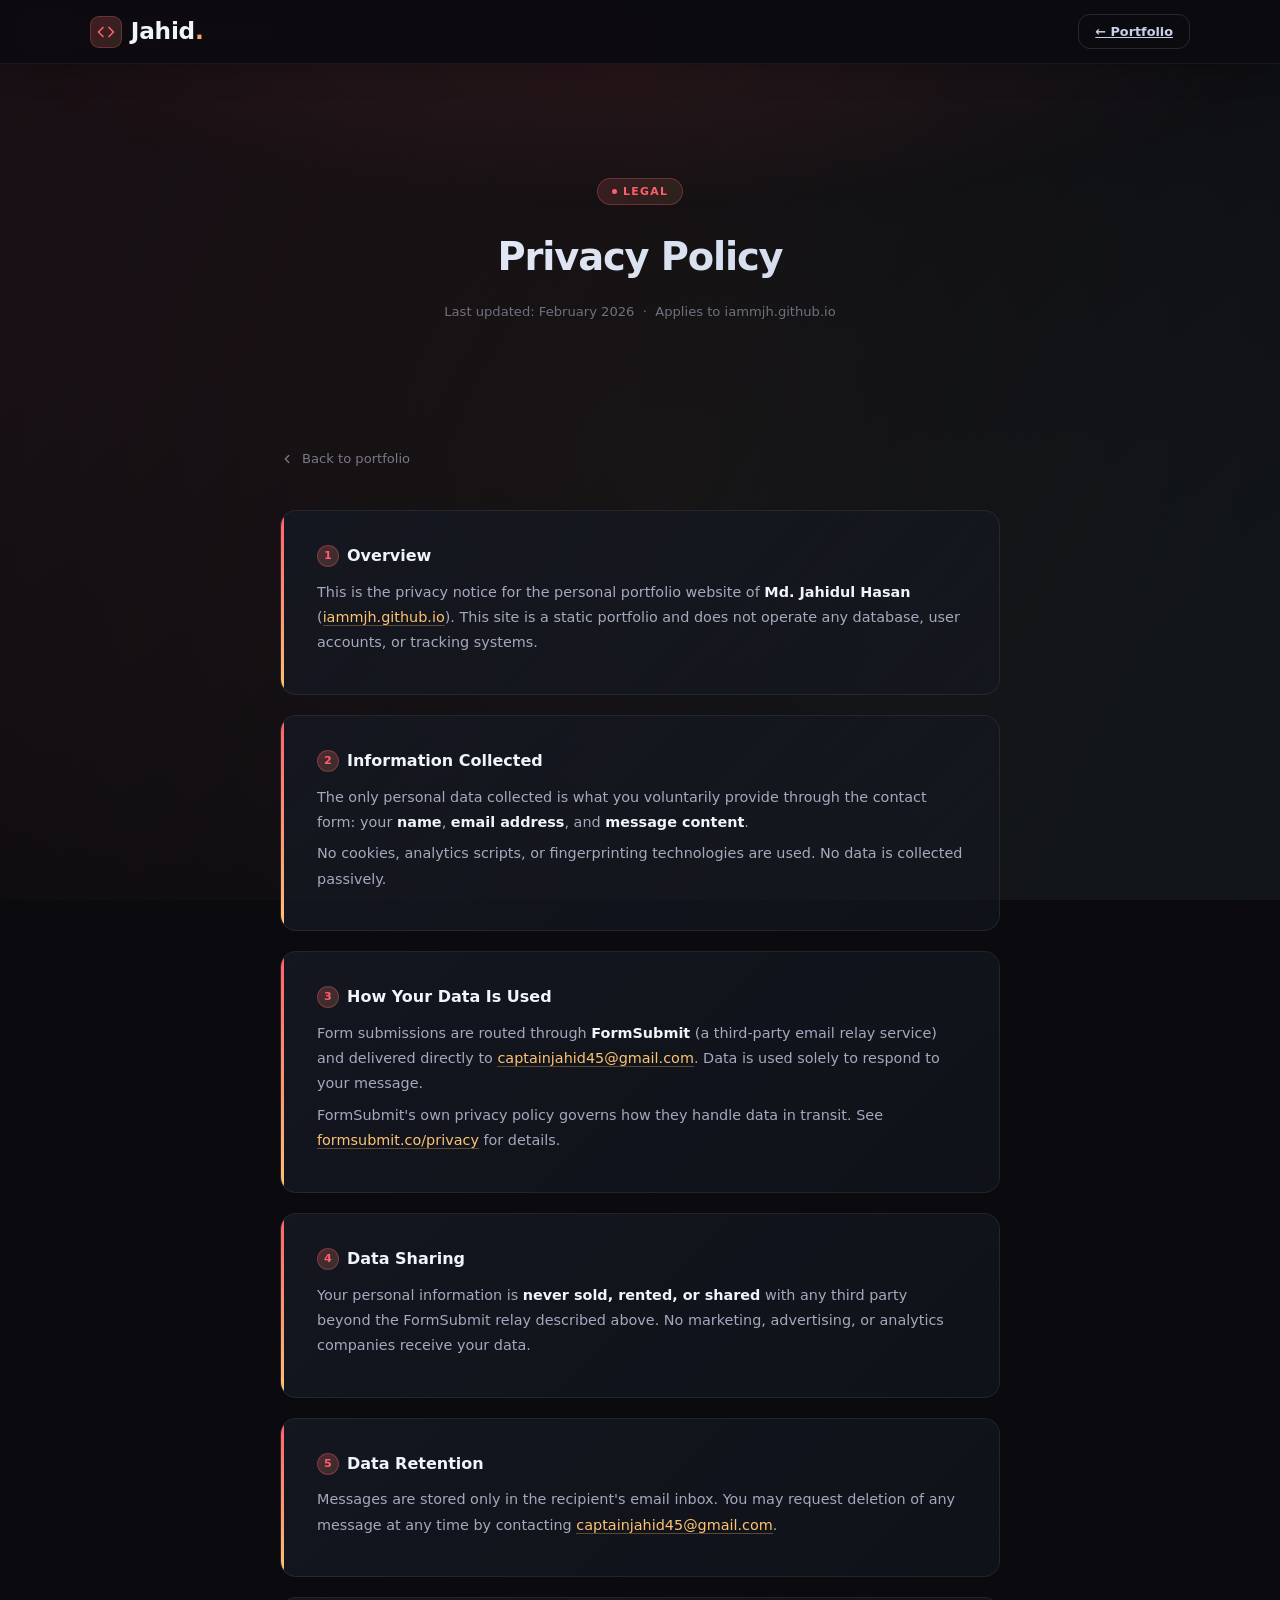
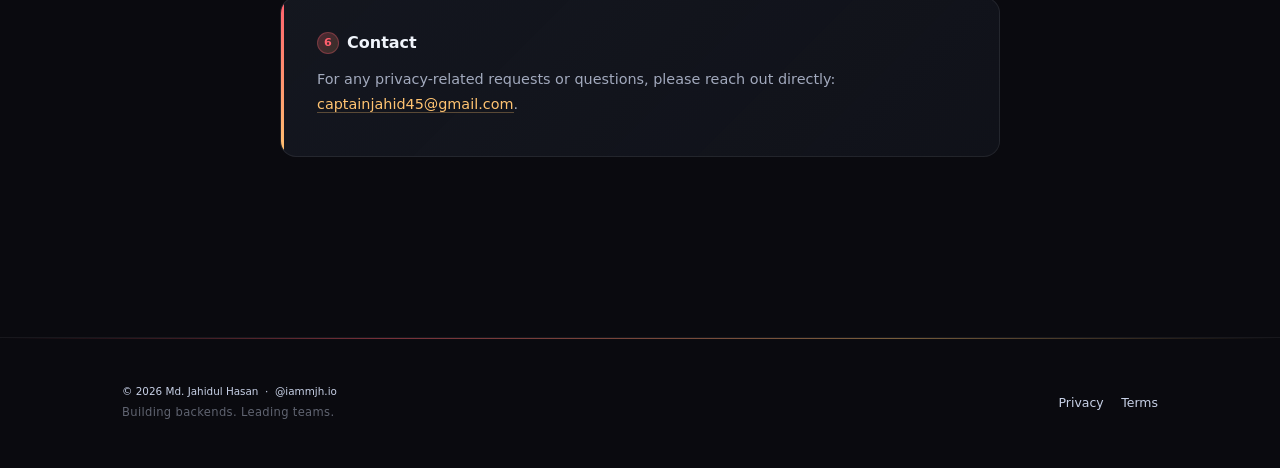
==== commit 29fb7ec1: "Refactor code structure for improved readability and maintainability" ====
--- a/privacy.html
+++ b/privacy.html
@@ -5,13 +5,106 @@
   <meta name="viewport" content="width=device-width,initial-scale=1">
   <title>Privacy Policy — Md. Jahidul Hasan</title>
   <link rel="stylesheet" href="style.css">
+  <style>
+    .legal-hero{padding:5rem 0 3rem;text-align:center;position:relative}
+    .legal-hero::before{content:'';position:absolute;inset:0;background:radial-gradient(ellipse 70% 60% at 50% 0%,rgba(255,95,109,.08),transparent 70%);pointer-events:none}
+    .legal-eyebrow{display:inline-flex;align-items:center;gap:.4rem;padding:.22rem .85rem;border-radius:999px;background:linear-gradient(90deg,rgba(255,95,109,.14),rgba(255,195,113,.09));border:1px solid rgba(255,95,109,.3);color:#ff5f6d;font-size:.68rem;font-weight:700;letter-spacing:.12em;text-transform:uppercase;margin-bottom:1rem}
+    .legal-eyebrow::before{content:'';width:5px;height:5px;border-radius:50%;background:#ff5f6d;flex-shrink:0}
+    .legal-title{font-size:2.4rem;font-weight:800;background:linear-gradient(90deg,#f0f4fb,#c7d0e6);-webkit-background-clip:text;-webkit-text-fill-color:transparent;background-clip:text;margin:.25rem 0 .75rem;letter-spacing:-.03em}
+    .legal-meta{font-size:.82rem;color:rgba(199,208,230,.5)}
+    .legal-body{max-width:720px;margin:0 auto;padding:0 0 5rem}
+    .legal-card{background:linear-gradient(135deg,rgba(21,24,33,.9),rgba(21,24,33,.6));border:1px solid rgba(255,255,255,.07);border-radius:16px;padding:2rem 2.25rem;margin-bottom:1.25rem;position:relative;overflow:hidden}
+    .legal-card::before{content:'';position:absolute;left:0;top:0;bottom:0;width:3px;background:linear-gradient(180deg,#ff5f6d,#ffc371);border-radius:3px 0 0 3px}
+    .legal-card h2{font-size:1rem;font-weight:700;color:#f0f4fb;margin:0 0 .65rem;display:flex;align-items:center;gap:.5rem}
+    .lc-num{display:inline-flex;align-items:center;justify-content:center;width:22px;height:22px;border-radius:50%;flex-shrink:0;background:linear-gradient(135deg,rgba(255,95,109,.25),rgba(255,195,113,.15));border:1px solid rgba(255,95,109,.3);font-size:.7rem;color:#ff5f6d}
+    .legal-card p{margin:.4rem 0;font-size:.9rem;color:rgba(199,208,230,.8);line-height:1.75}
+    .legal-card a{color:#ffc371;text-decoration:none;border-bottom:1px solid rgba(255,195,113,.3);transition:color 180ms,border-color 180ms}
+    .legal-card a:hover{color:#ff5f6d;border-color:rgba(255,95,109,.5)}
+    .legal-back{display:inline-flex;align-items:center;gap:.5rem;margin-bottom:2.5rem;font-size:.82rem;color:rgba(199,208,230,.55);text-decoration:none;transition:color 180ms}
+    .legal-back:hover{color:#ff5f6d}
+    .legal-back:hover svg{transform:translateX(-3px)}
+    .legal-back svg{transition:transform 180ms}
+  </style>
 </head>
-<body class="theme-loaded">
-  <main class="container">
-    <h1>Privacy Policy</h1>
-    <p>This is a short privacy notice for the portfolio website. If you submit the contact form your email and message are sent to <a href="mailto:captainjahid45@gmail.com">captainjahid45@gmail.com</a> via a third-party form provider (FormSubmit).</p>
-    <p>We do not sell or share personal data. Messages are stored in the recipient's email inbox. For any privacy requests or questions, contact <a href="mailto:captainjahid45@gmail.com">captainjahid45@gmail.com</a>.</p>
-    <p><a href="index.html">Back to portfolio</a></p>
+<body class="theme-loaded" style="background:#0a0a0f;color:#f0f4fb">
+
+  <header class="site-header">
+    <div class="container header-inner">
+      <a class="brand" href="index.html">
+        <span class="brand-icon-wrap">
+          <svg width="18" height="18" viewBox="0 0 24 24" fill="none" stroke="currentColor" stroke-width="2.2" stroke-linecap="round" stroke-linejoin="round"><polyline points="16 18 22 12 16 6"/><polyline points="8 6 2 12 8 18"/></svg>
+        </span>
+        <span class="brand-name">Jahid<span class="brand-dot">.</span></span>
+      </a>
+      <div style="flex:1"></div>
+      <a href="index.html" class="btn outline" style="font-size:.8rem;padding:.4rem 1rem">← Portfolio</a>
+    </div>
+  </header>
+
+  <main>
+    <div class="legal-hero">
+      <div class="container">
+        <span class="legal-eyebrow">Legal</span>
+        <h1 class="legal-title">Privacy Policy</h1>
+        <p class="legal-meta">Last updated: February 2026 &nbsp;·&nbsp; Applies to iammjh.github.io</p>
+      </div>
+    </div>
+
+    <div class="container">
+      <div class="legal-body">
+        <a class="legal-back" href="index.html">
+          <svg width="14" height="14" viewBox="0 0 24 24" fill="none" stroke="currentColor" stroke-width="2.2" stroke-linecap="round" stroke-linejoin="round"><polyline points="15 18 9 12 15 6"/></svg>
+          Back to portfolio
+        </a>
+
+        <div class="legal-card">
+          <h2><span class="lc-num">1</span> Overview</h2>
+          <p>This is the privacy notice for the personal portfolio website of <strong style="color:#f0f4fb">Md. Jahidul Hasan</strong> (<a href="https://iammjh.github.io">iammjh.github.io</a>). This site is a static portfolio and does not operate any database, user accounts, or tracking systems.</p>
+        </div>
+
+        <div class="legal-card">
+          <h2><span class="lc-num">2</span> Information Collected</h2>
+          <p>The only personal data collected is what you voluntarily provide through the contact form: your <strong style="color:#f0f4fb">name</strong>, <strong style="color:#f0f4fb">email address</strong>, and <strong style="color:#f0f4fb">message content</strong>.</p>
+          <p>No cookies, analytics scripts, or fingerprinting technologies are used. No data is collected passively.</p>
+        </div>
+
+        <div class="legal-card">
+          <h2><span class="lc-num">3</span> How Your Data Is Used</h2>
+          <p>Form submissions are routed through <strong style="color:#f0f4fb">FormSubmit</strong> (a third-party email relay service) and delivered directly to <a href="mailto:captainjahid45@gmail.com">captainjahid45@gmail.com</a>. Data is used solely to respond to your message.</p>
+          <p>FormSubmit's own privacy policy governs how they handle data in transit. See <a href="https://formsubmit.co/privacy" target="_blank" rel="noopener">formsubmit.co/privacy</a> for details.</p>
+        </div>
+
+        <div class="legal-card">
+          <h2><span class="lc-num">4</span> Data Sharing</h2>
+          <p>Your personal information is <strong style="color:#f0f4fb">never sold, rented, or shared</strong> with any third party beyond the FormSubmit relay described above. No marketing, advertising, or analytics companies receive your data.</p>
+        </div>
+
+        <div class="legal-card">
+          <h2><span class="lc-num">5</span> Data Retention</h2>
+          <p>Messages are stored only in the recipient's email inbox. You may request deletion of any message at any time by contacting <a href="mailto:captainjahid45@gmail.com">captainjahid45@gmail.com</a>.</p>
+        </div>
+
+        <div class="legal-card">
+          <h2><span class="lc-num">6</span> Contact</h2>
+          <p>For any privacy-related requests or questions, please reach out directly: <a href="mailto:captainjahid45@gmail.com">captainjahid45@gmail.com</a>.</p>
+        </div>
+      </div>
+    </div>
   </main>
+
+  <footer class="site-footer">
+    <div class="container footer-inner">
+      <div class="ft-copy">
+        <small>© <span id="year"></span> Md. Jahidul Hasan &nbsp;·&nbsp; @iammjh.io</small>
+        <p class="ft-tagline">Building backends. Leading teams.</p>
+      </div>
+      <div class="foot-links">
+        <a href="privacy.html">Privacy</a>
+        <a href="terms.html">Terms</a>
+      </div>
+    </div>
+  </footer>
+
+  <script>document.getElementById('year').textContent = new Date().getFullYear();</script>
 </body>
 </html>
--- a/style.css
+++ b/style.css
@@ -32,13 +32,447 @@
 
 /* Education card layout */
 .education {margin-top:.5rem}
-.education-grid{display:flex;gap:1rem;flex-wrap:wrap;margin-top:.5rem}
-.edu-card{background:var(--card-overlay);border:1px solid var(--chip-border);padding:.6rem .8rem;border-radius:10px;min-width:200px}
+.education-grid{display:grid;grid-template-columns:repeat(2,minmax(0,1fr));gap:1rem;margin-top:.5rem;align-items:start}
+.edu-card{background:var(--card-overlay);border:1px solid var(--chip-border);padding:.8rem 1rem;border-radius:12px;min-width:0}
+.edu-card--primary{grid-column:1/-1;padding:1rem 1.25rem;border-radius:14px}
 .edu-heading{margin:0 0 .25rem 0}
-.edu-meta{color:var(--muted);font-size:.9rem;margin-top:.25rem}
-
-/* Small vertical space before Expertise block in About */
-.skills-overview{margin-top:1.5rem}
+.edu-meta{color:var(--muted);font-size:.95rem;margin-top:.25rem}
+
+/* ── Timeline ─────────────────────────────────────── */
+.education-grid.timeline{
+  list-style:none;padding:.75rem 0;margin:.5rem 0;
+  position:relative;
+}
+
+/* ── Hero tech watermarks ───────────────────────── */
+.hero-wm{
+  position:absolute;inset:0;
+  pointer-events:none;
+  z-index:0;
+  overflow:hidden;
+}
+.hero-wm-icon{
+  position:absolute;
+  left:var(--x);
+  top:var(--y);
+  font-size:var(--s,40px);
+  transform:rotate(var(--r,0deg));
+  color:#ffffff;
+  opacity:.045;
+  line-height:1;
+  animation:wm-float 8s ease-in-out var(--d,0s) infinite alternate;
+  will-change:transform;
+}
+.hero-wm-icon .iconify{
+  width:var(--s,40px);
+  height:var(--s,40px);
+  display:block;
+}
+@keyframes wm-float{
+  0%{transform:rotate(var(--r,0deg)) translateY(0)}
+  100%{transform:rotate(var(--r,0deg)) translateY(-12px)}
+}
+
+/* Center vertical line */
+.education-grid.timeline::before{
+  content:'';position:absolute;
+  left:50%;top:0;bottom:0;width:2px;
+  background:linear-gradient(180deg,
+    transparent 0%,
+    var(--accent1) 15%,
+    var(--accent2) 85%,
+    transparent 100%);
+  transform:translateX(-50%);
+  border-radius:2px;
+  opacity:.55;
+}
+
+/* Three-column grid: [card ≤240px] [dot col 28px] [card ≤240px]
+   justify-content:center keeps the whole block centered inside about-text */
+.timeline-item{
+  display:grid;
+  grid-template-columns:minmax(0,240px) 28px minmax(0,240px);
+  column-gap:.75rem;
+  row-gap:0;
+  justify-content:center;
+  align-items:start;
+  padding:.45rem 0;
+}
+
+/* Dot — sits in the center 28px column, is the ROOT of every connector */
+.timeline-dot{
+  grid-column:2;grid-row:1;
+  justify-self:center;align-self:start;
+  margin-top:.9rem;
+  width:14px;height:14px;border-radius:50%;
+  background:linear-gradient(135deg,var(--accent1),var(--accent2));
+  border:3px solid var(--bg);
+  box-shadow:0 0 0 1px rgba(255,95,109,.45),0 4px 10px rgba(0,0,0,.4);
+  position:relative;z-index:1;
+}
+
+/* Connector: horizontal branch FROM dot center → card edge
+   width = column-gap (.75rem) so it perfectly bridges dot-edge to card-edge */
+.timeline-item:nth-child(odd) .timeline-dot::after,
+.timeline-item:nth-child(even) .timeline-dot::after{
+  content:'';position:absolute;
+  top:50%;transform:translateY(-50%);
+  height:2px;width:.75rem;
+}
+/* Odd item card is on LEFT → branch goes left */
+.timeline-item:nth-child(odd) .timeline-dot::after{
+  right:100%;
+  background:linear-gradient(to left, rgba(255,95,109,.7), transparent);
+}
+/* Even item card is on RIGHT → branch goes right */
+.timeline-item:nth-child(even) .timeline-dot::after{
+  left:100%;
+  background:linear-gradient(to right, rgba(255,95,109,.7), transparent);
+}
+
+/* Card — fills its bounded column (max 240px), sits flush against dot */
+.timeline-content{
+  grid-row:1;
+  width:100%;
+  background:linear-gradient(135deg,rgba(21,24,33,.85),rgba(21,24,33,.55));
+  border:1px solid rgba(255,255,255,.06);
+  padding:.85rem 1rem;border-radius:12px;
+  position:relative;
+  box-shadow:0 8px 28px rgba(0,0,0,.32);
+}
+.timeline-content strong{
+  display:block;
+  font-size:1rem;
+  color:var(--text);
+  margin-bottom:.3rem;
+}
+
+/* Date badge inside card */
+.timeline-date{
+  display:inline-flex;
+  align-items:center;
+  gap:.3rem;
+  flex-wrap:wrap;
+  font-size:.75rem;font-weight:700;letter-spacing:.04em;
+  margin-bottom:.45rem;
+}
+
+/* Single-period pill (default) — also used within split */
+.timeline-date:not(.timeline-date--split){
+  background:rgba(255,195,113,.09);
+  border:1px solid rgba(255,195,113,.2);
+  border-radius:999px;
+  padding:.15rem .55rem;
+  color:var(--accent2);
+}
+
+/* Dual-period split badge */
+.timeline-date--split{ background:none; border:none; padding:0; }
+
+.tl-pill{
+  display:inline-block;
+  background:rgba(255,195,113,.09);
+  border:1px solid rgba(255,195,113,.2);
+  border-radius:999px;
+  padding:.15rem .55rem;
+  color:var(--accent2);
+  white-space:nowrap;
+}
+
+.tl-pill-arrow{
+  color:rgba(255,195,113,.5);
+  font-size:.8rem;
+  line-height:1;
+  flex-shrink:0;
+}
+
+/* ── Odd items → card on LEFT ── */
+.timeline-item:nth-child(odd) .timeline-content{
+  grid-column:1;
+  text-align:right;
+}
+.timeline-item:nth-child(odd) .timeline-date{text-align:right}
+
+/* ── Even items → card on RIGHT ── */
+.timeline-item:nth-child(even) .timeline-content{
+  grid-column:3;
+  text-align:left;
+}
+.timeline-item:nth-child(even) .timeline-date{text-align:left}
+
+/* Highlight current (BRAC Uni) */
+.timeline-item[aria-current="true"] .timeline-content{
+  border-color:rgba(122,252,255,.12);
+  box-shadow:0 12px 40px rgba(0,0,0,.45),0 0 0 1px rgba(122,252,255,.06);
+}
+.timeline-item[aria-current="true"] .timeline-dot{
+  box-shadow:0 0 0 4px rgba(255,95,109,.18),0 0 14px rgba(255,95,109,.45);
+}
+
+/* ── Medium screens ── */
+@media (max-width:920px){
+  .timeline-item{grid-template-columns:minmax(0,200px) 24px minmax(0,200px);column-gap:.5rem}
+  .timeline-item:nth-child(odd) .timeline-dot::after,
+  .timeline-item:nth-child(even) .timeline-dot::after{width:.5rem}
+  .timeline-dot{width:12px;height:12px;border-width:2px}
+}
+
+/* ── Mobile: single-column left-side timeline ── */
+@media (max-width:720px){
+  .education-grid.timeline::before{left:20px;transform:none}
+  .timeline-item{
+    display:flex;flex-direction:row;
+    align-items:flex-start;gap:.75rem;
+    padding-left:.25rem;
+  }
+  .timeline-dot{
+    margin-top:.85rem;flex-shrink:0;
+    order:0;width:12px;height:12px;border-width:2px;
+  }
+  .timeline-content{order:1;text-align:left!important}
+  .timeline-dot::after{display:none!important}
+  .timeline-date{text-align:left!important}
+}
+
+/* ── Academic Achievements ───────────────────────── */
+.achievements{margin-top:1.5rem}
+
+.achievements .ach-list{
+  list-style:none;padding:0;margin:.5rem 0 0;
+  display:grid;
+  grid-template-columns:repeat(2,1fr);
+  gap:.85rem;
+}
+
+.achievement-item{
+  display:flex;
+  gap:.9rem;
+  align-items:flex-start;
+  background:linear-gradient(135deg,rgba(21,24,33,.85),rgba(21,24,33,.55));
+  border:1px solid rgba(255,195,113,.1);
+  border-left:3px solid rgba(255,195,113,.6);
+  border-radius:12px;
+  padding:.9rem 1rem;
+  position:relative;
+  overflow:hidden;
+  transition:transform 220ms ease, box-shadow 220ms ease, border-color 220ms ease;
+}
+
+.achievement-item::before{
+  content:'';
+  position:absolute;inset:0;
+  background:linear-gradient(135deg,rgba(255,195,113,.04),transparent 60%);
+  pointer-events:none;
+}
+
+.achievement-item:hover{
+  transform:translateY(-3px);
+  box-shadow:0 12px 36px rgba(0,0,0,.4), 0 0 0 1px rgba(255,195,113,.18);
+  border-left-color:rgba(255,195,113,1);
+}
+
+/* Icon circle */
+.ach-icon{
+  flex-shrink:0;
+  width:40px;height:40px;
+  border-radius:50%;
+  background:rgba(255,195,113,.1);
+  border:1px solid rgba(255,195,113,.25);
+  display:flex;align-items:center;justify-content:center;
+}
+.ach-icon svg{
+  width:20px;height:20px;
+  stroke:var(--accent2);
+}
+
+/* Content */
+.ach-body{flex:1;min-width:0}
+
+.ach-year{
+  display:inline-block;
+  font-size:.72rem;font-weight:800;letter-spacing:.06em;
+  color:var(--accent2);
+  background:rgba(255,195,113,.1);
+  border:1px solid rgba(255,195,113,.25);
+  border-radius:999px;
+  padding:.1rem .5rem;
+  margin-bottom:.35rem;
+}
+
+.achievement-item strong{
+  display:block;
+  font-size:.95rem;
+  color:var(--text);
+  margin-bottom:.15rem;
+}
+
+.ach-subtitle{
+  font-size:.82rem;
+  color:rgba(199,208,230,.6);
+  margin-bottom:.25rem;
+}
+
+.achievement-item .edu-meta{
+  color:var(--muted);
+  font-size:.85rem;
+  margin-top:0;
+  line-height:1.5;
+}
+
+@media (max-width:720px){
+  .achievements .ach-list{grid-template-columns:1fr}
+}
+
+/* ── About section ───────────────────────────────── */
+
+/* Intro card */
+.about-intro-card{
+  display:flex;align-items:flex-start;gap:1.6rem;
+  background:linear-gradient(135deg,rgba(21,24,33,.9),rgba(15,17,26,.7));
+  border:1px solid rgba(255,255,255,.08);
+  border-radius:20px;
+  padding:1.75rem 2rem;
+  margin-bottom:2rem;
+  position:relative;
+  overflow:hidden;
+}
+.about-intro-card::before{
+  content:'';
+  position:absolute;top:-60px;right:-60px;
+  width:260px;height:260px;border-radius:50%;
+  background:radial-gradient(circle,rgba(255,95,109,.12),transparent 70%);
+  pointer-events:none;
+}
+.about-intro-avatar{
+  width:80px;height:80px;flex-shrink:0;
+  border-radius:50%;
+  overflow:hidden;
+  border:2px solid rgba(255,95,109,.35);
+  box-shadow:0 0 0 4px rgba(255,95,109,.1);
+}
+.about-intro-avatar img{width:100%;height:100%;object-fit:cover;display:block}
+.about-intro-body{flex:1;display:flex;flex-direction:column;gap:1.1rem}
+.about-intro-text{
+  color:var(--muted);font-size:.97rem;line-height:1.75;margin:0;
+}
+
+/* Stat row inside intro card */
+.about-stats-row{
+  display:flex;
+  align-items:center;
+  gap:0;
+  flex-wrap:wrap;
+}
+.about-stat{
+  display:flex;flex-direction:column;align-items:center;gap:.15rem;
+  padding:.5rem 1.4rem;
+  min-width:100px;
+}
+.about-stat-val{
+  font-size:1.7rem;font-weight:900;letter-spacing:-.03em;
+  background:linear-gradient(135deg,var(--accent1),var(--accent2));
+  -webkit-background-clip:text;-webkit-text-fill-color:transparent;background-clip:text;
+  line-height:1;
+}
+.about-stat-label{
+  font-size:.72rem;font-weight:700;letter-spacing:.06em;
+  text-transform:uppercase;color:var(--muted);
+  text-align:center;
+}
+.about-stat-sep{
+  width:1px;height:2.5rem;
+  background:rgba(255,255,255,.1);
+  flex-shrink:0;
+}
+
+/* Two-column layout */
+.about-cols{
+  display:grid;
+  grid-template-columns:1fr 1fr;
+  gap:2.5rem;
+  align-items:start;
+}
+.about-col-right{
+  display:flex;flex-direction:column;gap:1.75rem;
+}
+
+/* keep existing achievement list full-width inside its column */
+.achievements .ach-list{
+  grid-template-columns:1fr;
+}
+
+/* ── Left-rail timeline inside about-col-edu ─────── */
+/* Override the alternating two-column layout — not viable at half-page width */
+.about-col-edu .education-grid.timeline::before{
+  left:8px;
+  transform:none;
+}
+.about-col-edu .timeline-item{
+  display:flex;
+  flex-direction:row;
+  align-items:flex-start;
+  gap:.85rem;
+  padding-left:.25rem;
+  grid-template-columns:none;
+}
+.about-col-edu .timeline-dot{
+  flex-shrink:0;
+  order:0;
+  margin-top:.9rem;
+}
+.about-col-edu .timeline-content{
+  order:1;
+  text-align:left!important;
+  width:100%;
+}
+.about-col-edu .timeline-dot::after{
+  display:none!important;
+}
+.about-col-edu .timeline-date{
+  text-align:left!important;
+  justify-content:flex-start;
+}
+
+/* ── Expertise tiles ─────────────────────────────── */
+.exp-grid{
+  display:grid;
+  grid-template-columns:1fr 1fr;
+  gap:.55rem;
+  margin-top:.75rem;
+}
+.exp-tile{
+  display:flex;
+  align-items:center;
+  gap:.65rem;
+  background:rgba(21,24,33,.75);
+  border:1px solid rgba(255,255,255,.06);
+  border-left:2px solid var(--exp-accent,var(--accent1));
+  border-radius:10px;
+  padding:.6rem .85rem;
+  transition:transform 200ms ease,box-shadow 200ms ease,background 200ms ease;
+  cursor:default;
+}
+.exp-tile:hover{
+  transform:translateY(-2px);
+  background:rgba(21,24,33,.95);
+  box-shadow:0 6px 22px rgba(0,0,0,.38),0 0 0 1px rgba(255,255,255,.07);
+}
+.exp-icon{
+  font-size:1.05rem;line-height:1;flex-shrink:0;user-select:none;
+}
+.exp-label{
+  font-size:.82rem;font-weight:600;color:var(--text);white-space:nowrap;
+}
+
+@media(max-width:900px){
+  .about-cols{grid-template-columns:1fr}
+  .about-intro-card{flex-direction:column;align-items:center;text-align:center}
+  .about-stats-row{justify-content:center}
+}
+@media(max-width:600px){
+  .about-intro-card{padding:1.25rem 1.1rem}
+  .about-intro-avatar{width:64px;height:64px}
+}
 
 
 /* Motion & transitions */
@@ -51,30 +485,24 @@
 }
 
 /* Entrance state: elements animate in when body gains .is-loaded */
-.is-loaded .hero-text .name,
-.is-loaded .hero-text .role,
-.is-loaded .hero-text .tagline,
-.is-loaded .hero-card,
-.is-loaded .wave-card,
-.is-loaded .skill-card,
+.is-loaded .hp3-text,
+.is-loaded .hp3-right,
+.is-loaded .sk-card,
+.is-loaded .hobby-card,
 .is-loaded .project,
 .is-loaded .stat{
   animation: pop var(--anim-duration) var(--anim-ease) both;
 }
 
 /* Slight stagger for nicer entrance */
-.is-loaded .hero-text .name{animation-delay: 90ms}
-.is-loaded .hero-text .role{animation-delay: 160ms}
-.is-loaded .hero-text .tagline{animation-delay: 230ms}
-.is-loaded .hero-card{animation-delay: 120ms}
-.is-loaded .wave-card{animation-delay: 180ms}
-.is-loaded .skill-card{animation-delay: 200ms}
+.is-loaded .hp3-text{animation-delay: 80ms}
+.is-loaded .hp3-right{animation-delay: 160ms}
+.is-loaded .sk-card{animation-delay: 200ms}
+.is-loaded .hobby-card{animation-delay: 220ms}
 .is-loaded .project{animation-delay: 220ms}
 .is-loaded .stat{animation-delay: 200ms}
 
 /* Hover / focus micro-interactions */
-.project:hover, .project:focus-within{transform: translateY(-8px) scale(1.02); box-shadow: 0 30px 70px rgba(0,0,0,0.4), 0 0 0 1px rgba(122,252,255,0.3);border-color:rgba(122,252,255,0.4)}
-.skill-card:hover, .skill-card:focus-within{transform: translateY(-6px); box-shadow: 0 24px 60px rgba(0,0,0,0.35)}
 .btn:active{transform: translateY(1px) scale(.995)}
 .brand{transition: transform 220ms var(--anim-ease)}
 .brand:hover{transform: translateY(-2px)}
@@ -140,46 +568,114 @@
 }
 
 /* Loading Screen */
-#loading-screen {
-  position: fixed;
-  top: 0;
-  left: 0;
-  width: 100%;
-  height: 100%;
-  background: var(--bg);
-  display: flex;
-  align-items: center;
-  justify-content: center;
-  z-index: 9999;
-  transition: opacity 0.5s ease, visibility 0.5s ease;
-}
-
-#loading-screen.hidden {
-  opacity: 0;
-  visibility: hidden;
-}
-
-.loader {
-  text-align: center;
-}
-
-.loader-circle {
-  width: 50px;
-  height: 50px;
-  border: 3px solid rgba(255,255,255,0.1);
-  border-top-color: var(--accent1);
-  border-radius: 50%;
-  margin: 0 auto 1rem;
-  animation: spin 1s linear infinite;
-}
-
-@keyframes spin {
-  to { transform: rotate(360deg); }
-}
-
-.loader p {
-  color: var(--muted);
-  font-size: 0.95rem;
+#loading-screen{
+  position:fixed;inset:0;z-index:9999;
+  background:var(--bg);
+  display:flex;align-items:center;justify-content:center;
+  transition:opacity .6s cubic-bezier(.4,0,.2,1), visibility .6s;
+}
+#loading-screen.hidden{opacity:0;visibility:hidden}
+
+/* Background orbs */
+.ls-bg{position:absolute;inset:0;overflow:hidden;pointer-events:none}
+.ls-orb{
+  position:absolute;border-radius:50%;
+  filter:blur(90px);opacity:.35;
+  animation:ls-drift 8s ease-in-out infinite alternate;
+}
+.ls-orb--1{
+  width:520px;height:520px;
+  background:radial-gradient(circle,rgba(255,95,109,.55),transparent 70%);
+  top:-140px;left:-120px;
+}
+.ls-orb--2{
+  width:420px;height:420px;
+  background:radial-gradient(circle,rgba(122,252,255,.45),transparent 70%);
+  bottom:-100px;right:-80px;
+  animation-delay:-4s;
+}
+.ls-grid{
+  position:absolute;inset:0;
+  background-image:
+    linear-gradient(rgba(255,255,255,.025) 1px, transparent 1px),
+    linear-gradient(90deg, rgba(255,255,255,.025) 1px, transparent 1px);
+  background-size:60px 60px;
+  mask-image:radial-gradient(ellipse 80% 80% at 50% 50%,#000 40%,transparent 100%);
+}
+@keyframes ls-drift{
+  from{transform:translate(0,0) scale(1)}
+  to{transform:translate(40px,30px) scale(1.08)}
+}
+
+/* Center content */
+.ls-center{
+  position:relative;z-index:1;
+  display:flex;flex-direction:column;align-items:center;gap:1rem;
+  animation:ls-rise .7s cubic-bezier(.2,.9,.3,1) both;
+}
+@keyframes ls-rise{
+  from{opacity:0;transform:translateY(24px)}
+  to{opacity:1;transform:translateY(0)}
+}
+
+/* Brand row */
+.ls-brand{display:flex;align-items:center;gap:.7rem}
+.ls-icon-wrap{
+  width:52px;height:52px;border-radius:15px;
+  background:linear-gradient(135deg,rgba(255,95,109,.22),rgba(255,195,113,.14));
+  border:1px solid rgba(255,95,109,.35);
+  display:flex;align-items:center;justify-content:center;
+  color:var(--accent1);
+  box-shadow:0 0 24px rgba(255,95,109,.25);
+  animation:ls-pulse 2.4s ease-in-out infinite;
+}
+@keyframes ls-pulse{
+  0%,100%{box-shadow:0 0 20px rgba(255,95,109,.22)}
+  50%{box-shadow:0 0 36px rgba(255,95,109,.45)}
+}
+.ls-name{
+  font-size:2.4rem;font-weight:800;letter-spacing:-.03em;color:var(--text);
+  line-height:1;
+}
+.ls-dot{
+  background:linear-gradient(135deg,var(--accent1),var(--accent2));
+  -webkit-background-clip:text;-webkit-text-fill-color:transparent;background-clip:text;
+}
+
+/* Tagline */
+.ls-tagline{
+  margin:0;font-size:.88rem;color:var(--muted);letter-spacing:.06em;text-transform:uppercase;font-weight:500;
+  animation:ls-rise .7s .15s cubic-bezier(.2,.9,.3,1) both;
+}
+
+/* Progress bar */
+.ls-bar-wrap{
+  width:200px;height:3px;border-radius:999px;
+  background:rgba(255,255,255,.07);
+  overflow:hidden;
+  animation:ls-rise .7s .25s cubic-bezier(.2,.9,.3,1) both;
+}
+.ls-bar{
+  height:100%;width:0;border-radius:999px;
+  background:linear-gradient(90deg,var(--accent1),var(--accent2),var(--accent3));
+  background-size:300% 100%;
+  animation:ls-fill 1.4s .3s cubic-bezier(.4,0,.15,1) forwards,
+            ls-shimmer 1.8s .3s linear infinite;
+  box-shadow:0 0 10px rgba(255,95,109,.5);
+}
+@keyframes ls-fill{
+  from{width:0} to{width:100%}
+}
+@keyframes ls-shimmer{
+  0%{background-position:100% 0}
+  100%{background-position:-100% 0}
+}
+
+/* Percentage counter */
+.ls-pct{
+  font-size:.72rem;font-weight:700;letter-spacing:.1em;
+  color:rgba(255,255,255,.3);
+  animation:ls-rise .7s .3s cubic-bezier(.2,.9,.3,1) both;
 }
 
 body{
@@ -225,88 +721,419 @@
 /* Container */
 .container{max-width:var(--maxwidth);margin:0 auto;padding:2rem}
 
-/* Header */
-.site-header{position:fixed;top:0;left:0;right:0;z-index:1000;width:100%;height:var(--header-height);background:rgba(10,10,15,0.7);backdrop-filter: blur(16px) saturate(180%);-webkit-backdrop-filter: blur(16px) saturate(180%);box-shadow: 0 4px 24px rgba(0,0,0,0.15), 0 1px 2px rgba(0,0,0,0.1);border-bottom:1px solid rgba(255,255,255,0.06)}
-.header-inner{display:flex;align-items:center;justify-content:space-between;padding:0.75rem 0}
-.brand{font-weight:700;letter-spacing:0.2px;color:var(--accent1);text-decoration:none}
-.brand span{color:var(--link-color);margin-left:6px}
-.brand-wrap{display:flex;align-items:center;gap:0.6rem}
-.brand-icons{display:inline-flex;gap:0.45rem;margin-left:4px}
-.brand-icon{display:inline-flex;align-items:center;justify-content:center;border-radius:6px;padding:4px}
-.brand-icon svg{width:18px;height:18px;fill:var(--link-color);transition:fill 200ms var(--anim-ease), transform 160ms var(--anim-ease)}
-.brand-icon:hover svg{fill:var(--accent1);transform:translateY(-2px)}
-.nav{display:flex;gap:1rem}
-.nav{display:flex;gap:1rem;position:relative}
-.nav-link{color:var(--muted);text-decoration:none;padding:8px;border-radius:8px;position:relative}
-.nav-link:hover{color:#fff;background:var(--glass)}
-
-/* Moving underline indicator under navbar */
-.nav-indicator{
-  position: absolute;
-  bottom: 8px;
-  left: 0;
-  height: 3px;
-  width: 0;
-  border-radius: 3px;
-  background: linear-gradient(90deg, var(--accent1), var(--accent2));
-  transition: left 280ms cubic-bezier(.2,.9,.3,1), width 280ms cubic-bezier(.2,.9,.3,1), opacity 200ms ease;
-  pointer-events: none;
-  opacity: 1;
-}
-
-/* Light theme: make active nav link clearly visible (white) and adjust indicator contrast */
-/* In light theme the nav background is light; ensure active link remains readable */
-body.light .nav-link.active { color: var(--chip-active-text); font-weight:700; }
-body.light .nav-indicator { background: linear-gradient(90deg, var(--accent1), var(--accent2)); opacity: 1; }
-
-/* Dark theme: reduce contrast for inactive tabs, active becomes white */
-body:not(.light) .nav-link { color: rgba(255,255,255,0.78); }
-body:not(.light) .nav-link.active { color: #ffffff; font-weight:700; }
-.header-controls{display:flex;gap:0.5rem;align-items:center}
+/* ── Header ────────────────────────────────────────────────────────── */
+.site-header{
+  position:fixed;top:0;left:0;right:0;z-index:1000;
+  height:var(--header-height);
+  background:rgba(10,10,15,.82);
+  backdrop-filter:blur(20px) saturate(180%);
+  -webkit-backdrop-filter:blur(20px) saturate(180%);
+  border-bottom:1px solid rgba(255,255,255,.06);
+  box-shadow:0 2px 32px rgba(0,0,0,.28);
+}
+.header-inner{display:flex;align-items:center;justify-content:space-between;height:100%;padding:0}
+
+/* Brand */
+.brand{display:inline-flex;align-items:center;gap:.55rem;text-decoration:none;}
+.brand-icon-wrap{
+  width:32px;height:32px;border-radius:9px;
+  background:linear-gradient(135deg,rgba(255,95,109,.22),rgba(255,195,113,.14));
+  border:1px solid rgba(255,95,109,.28);
+  display:flex;align-items:center;justify-content:center;
+  color:var(--accent1);
+  transition:background 200ms,transform 200ms;
+}
+.brand:hover .brand-icon-wrap{background:linear-gradient(135deg,rgba(255,95,109,.35),rgba(255,195,113,.22));transform:rotate(-6deg) scale(1.08)}
+.brand-name{font-size:1.45rem;font-weight:800;letter-spacing:-.01em;color:var(--text)}
+.brand-dot{background:linear-gradient(135deg,var(--accent1),var(--accent2));-webkit-background-clip:text;-webkit-text-fill-color:transparent;background-clip:text}
+
+/* Floating pill nav */
+.nav{
+  display:flex;align-items:center;gap:.2rem;
+  position:relative;
+  background:rgba(255,255,255,.04);
+  border:1px solid rgba(255,255,255,.08);
+  border-radius:999px;
+  padding:.3rem .4rem;
+}
+.nav-pill{
+  position:absolute;top:.3rem;left:0;
+  height:calc(100% - .6rem);
+  border-radius:999px;
+  background:rgba(255,95,109,.14);
+  border:1px solid rgba(255,95,109,.25);
+  transition:left 260ms cubic-bezier(.35,.9,.25,1), width 260ms cubic-bezier(.35,.9,.25,1), opacity 200ms;
+  opacity:0;pointer-events:none;
+}
+.nav-link{
+  position:relative;z-index:1;
+  color:rgba(255,255,255,.6);
+  text-decoration:none;
+  font-size:.82rem;font-weight:500;
+  padding:.38rem .82rem;
+  border-radius:999px;
+  transition:color 180ms;
+  white-space:nowrap;
+}
+.nav-link:hover{color:rgba(255,255,255,.92)}
+.nav-link.active{color:#fff;font-weight:700}
+body.light .nav-link.active{color:#fff;font-weight:700}
+
+/* Hire Me CTA */
+.nav-cta{
+  display:inline-flex;align-items:center;padding:.42rem 1.1rem;
+  border-radius:999px;
+  background:linear-gradient(135deg,var(--accent1),var(--accent2));
+  color:#fff;font-size:.82rem;font-weight:700;
+  text-decoration:none;white-space:nowrap;
+  box-shadow:0 4px 18px rgba(255,95,109,.3);
+  transition:box-shadow 200ms,transform 180ms,opacity 200ms;
+}
+.nav-cta:hover{box-shadow:0 6px 24px rgba(255,95,109,.45);transform:translateY(-1px)}
+
+/* Hamburger */
+.nav-hamburger{
+  display:none;flex-direction:column;justify-content:center;align-items:center;
+  gap:5px;width:38px;height:38px;
+  background:rgba(255,255,255,.05);border:1px solid rgba(255,255,255,.1);
+  border-radius:10px;cursor:pointer;padding:0;
+  transition:background 180ms,border-color 180ms;
+}
+.nav-hamburger span{
+  display:block;width:18px;height:2px;border-radius:2px;
+  background:rgba(255,255,255,.75);
+  transition:transform 280ms cubic-bezier(.6,0,.2,1), opacity 200ms;
+}
+.nav-hamburger:hover{background:rgba(255,95,109,.1);border-color:rgba(255,95,109,.3)}
+.nav-hamburger.open span:nth-child(1){transform:translateY(7px) rotate(45deg)}
+.nav-hamburger.open span:nth-child(2){opacity:0;transform:scaleX(0)}
+.nav-hamburger.open span:nth-child(3){transform:translateY(-7px) rotate(-45deg)}
+
+.header-controls{display:flex;gap:.55rem;align-items:center}
 .btn{border:0;cursor:pointer;padding:8px 12px;border-radius:10px;background:transparent;color:inherit}
-.icon-btn{font-size:16px}
 .mobile-only{display:none}
-
-/* Hero */
-.hero{padding:5rem 0 4rem;min-height:600px}
-.hero-grid{display:grid;grid-template-columns:1fr 360px;gap:3rem;align-items:center}
-.hero-text .name{font-size:2.6rem;margin:0;font-weight:800;letter-spacing:-0.02em}
-.role{font-weight:600;margin-top:10px;opacity:0.95;font-size:1.1rem}
-.tagline{margin-top:1rem;color:var(--muted);font-size:1.05rem;line-height:1.7}
-.hero-ctas{margin-top:1.25rem;display:flex;gap:0.75rem}
-.btn.primary{background:linear-gradient(135deg,var(--accent1),var(--accent2));color:#fff;font-weight:700;box-shadow:0 10px 40px rgba(255,95,109,0.3);text-shadow:0 1px 2px rgba(0,0,0,0.1)}
-.btn.outline{border:1px solid var(--outline-border);color:var(--muted)}
-.hero-meta{margin-top:1rem;color:var(--muted);display:flex;gap:1rem;flex-wrap:wrap}
-
-/* Ensure CTAs that are opted out of hover still animate color changes smoothly */
-.hero-ctas .btn{
-  transition: color 260ms var(--anim-ease), background 260ms var(--anim-ease), border-color 220ms var(--anim-ease), transform 200ms var(--anim-ease);
-}
-
-/* Smooth focus styles for keyboard users: animate background/border on focus-visible */
-.hero-ctas .btn:focus-visible{
-  background: linear-gradient(90deg, var(--accent1), var(--accent2));
-  color: var(--chip-text);
-  border-color: transparent;
-  box-shadow: 0 12px 30px rgba(2,6,23,0.08);
-}
-.hero-ctas .btn:focus{outline:3px solid rgba(59,130,246,0.18);outline-offset:3px}
-
-/* Hero card */
-.hero-card{display:flex;flex-direction:column;gap:1rem;align-items:center}
-.avatar{width:220px;height:220px;border-radius:24px;overflow:hidden;box-shadow:0 20px 60px rgba(0,0,0,0.5), 0 0 0 1px rgba(255,255,255,0.1);border:3px solid rgba(255,255,255,0.08);position:relative;flex-shrink:0}
-.avatar img{width:100%;height:100%;object-fit:cover;display:block;aspect-ratio:1/1}
-.wave-card{width:100%;background:rgba(21,24,33,0.6);backdrop-filter:blur(10px);padding:1.25rem;border-radius:16px;box-shadow:0 8px 32px rgba(0,0,0,0.3);border:1px solid rgba(255,255,255,0.08)}
-.wave-card h3{margin:0 0 .5rem 0}
-.wave-card ul{margin:0;padding:0;list-style:none}
-.wave-card a{color:var(--link-color);text-decoration:none}
-.wave-card a:hover{color:var(--accent1);text-decoration:underline}
+.desktop-only{display:inline-flex}
+
+/* ═══════════════════════════════════════════════════════════════
+   HERO
+═══════════════════════════════════════════════════════════════ */
+.hero{
+  position:relative;
+  padding:5.5rem 0 4.5rem;
+  min-height:calc(100vh - var(--header-height));
+  display:flex;align-items:center;
+  overflow:hidden;
+}
+.hero-container{position:relative;z-index:2}
+.hp3-grid{display:grid;grid-template-columns:1fr 300px;gap:4rem;align-items:center}
+/* ── Background layers ── */
+.hero-bg{
+  position:absolute;inset:0;z-index:0;
+  pointer-events:none;
+}
+
+/* Drifting orbs */
+.hero-orb{
+  position:absolute;border-radius:50%;
+  will-change:transform;
+  filter:blur(100px);
+}
+.hero-orb--1{
+  width:680px;height:680px;
+  background:radial-gradient(circle,rgba(255,95,109,.28) 0%,transparent 70%);
+  top:-200px;left:-160px;
+  animation:orb-drift-1 18s ease-in-out infinite alternate;
+}
+.hero-orb--2{
+  width:560px;height:560px;
+  background:radial-gradient(circle,rgba(122,252,255,.18) 0%,transparent 70%);
+  bottom:-180px;right:-120px;
+  animation:orb-drift-2 22s ease-in-out infinite alternate;
+}
+.hero-orb--3{
+  width:400px;height:400px;
+  background:radial-gradient(circle,rgba(255,195,113,.16) 0%,transparent 70%);
+  top:30%;left:45%;
+  animation:orb-drift-3 15s ease-in-out infinite alternate;
+}
+@keyframes orb-drift-1{
+  from{transform:translate(0,0) scale(1)}
+  to{transform:translate(60px,50px) scale(1.12)}
+}
+@keyframes orb-drift-2{
+  from{transform:translate(0,0) scale(1)}
+  to{transform:translate(-50px,-60px) scale(1.1)}
+}
+@keyframes orb-drift-3{
+  0%{transform:translate(0,0) scale(1)}
+  50%{transform:translate(-40px,30px) scale(.9)}
+  100%{transform:translate(30px,-40px) scale(1.08)}
+}
+
+/* Dot mesh */
+.hero-mesh{
+  position:absolute;inset:0;
+  background-image:radial-gradient(rgba(255,255,255,.06) 1px, transparent 1px);
+  background-size:36px 36px;
+  mask-image:radial-gradient(ellipse 80% 90% at 50% 50%, #000 20%, transparent 80%);
+  animation:mesh-pan 40s linear infinite;
+}
+@keyframes mesh-pan{
+  from{background-position:0 0}
+  to{background-position:36px 36px}
+}
+
+/* Vignette */
+.hero-vignette{
+  position:absolute;inset:0;
+  background:radial-gradient(ellipse 110% 100% at 50% 50%,transparent 40%,rgba(10,10,15,.85) 100%);
+}
+
+/* Scanline sweep */
+.hero-scanline{
+  position:absolute;left:0;right:0;
+  height:200px;
+  background:linear-gradient(180deg,transparent,rgba(255,255,255,.012),transparent);
+  animation:scanline 8s linear infinite;
+  pointer-events:none;
+}
+@keyframes scanline{
+  from{top:-200px}to{top:110%}
+}
+
+/* Noise */
+.hero-noise{
+  position:absolute;inset:0;opacity:.025;
+  background-image:url("data:image/svg+xml,%3Csvg viewBox='0 0 200 200' xmlns='http://www.w3.org/2000/svg'%3E%3Cfilter id='n'%3E%3CfeTurbulence type='fractalNoise' baseFrequency='0.9' numOctaves='4' stitchTiles='stitch'/%3E%3C/filter%3E%3Crect width='100%25' height='100%25' filter='url(%23n)'/%3E%3C/svg%3E");
+  background-size:200px 200px;
+  pointer-events:none;
+}
+
+/* ── Photo ── */
+.hp3-photo-wrap{
+  position:relative;width:260px;height:310px;
+  /* entrance */
+  animation:photo-enter .9s .35s cubic-bezier(.2,.9,.3,1) both;
+}
+@keyframes photo-enter{
+  from{opacity:0;transform:translateX(40px) scale(.96)}
+  to{opacity:1;transform:none}
+}
+
+/* Glow blob */
+.hp3-glow{
+  position:absolute;inset:-24px;
+  border-radius:40px;
+  background:linear-gradient(135deg,rgba(255,95,109,.35),rgba(255,195,113,.12));
+  filter:blur(36px);
+  z-index:0;
+  animation:glow-pulse 4s ease-in-out infinite alternate;
+}
+@keyframes glow-pulse{
+  from{opacity:.6;transform:scale(1)}
+  to{opacity:1;transform:scale(1.06)}
+}
+
+.hp3-photo{
+  position:relative;z-index:1;
+  width:260px;height:310px;
+  border-radius:26px;overflow:hidden;
+  border:1px solid rgba(255,255,255,.12);
+  box-shadow:0 32px 72px rgba(0,0,0,.6);
+}
+.hp3-photo img{width:100%;height:100%;object-fit:cover;display:block}
+
+/* ── Floating stat badges ── */
+.hp3-badge{
+  position:absolute;z-index:3;
+  display:inline-flex;align-items:center;gap:.4rem;
+  padding:.35rem .75rem;
+  border-radius:999px;
+  background:rgba(15,17,26,.88);
+  border:1px solid rgba(255,255,255,.12);
+  backdrop-filter:blur(12px);
+  font-size:.72rem;font-weight:700;color:var(--text);
+  white-space:nowrap;
+  box-shadow:0 8px 24px rgba(0,0,0,.4);
+}
+.hp3-badge-icon{font-size:.85rem;line-height:1;flex-shrink:0}
+.hp3-badge--tl{
+  top:-16px;left:-40px;
+  animation:badge-float 5s ease-in-out infinite;
+}
+.hp3-badge--tr{
+  top:10px;right:-50px;
+  animation:badge-float 6s 1s ease-in-out infinite;
+}
+.hp3-badge--br{
+  bottom:16px;right:-50px;
+  animation:badge-float 5.5s .5s ease-in-out infinite;
+}
+@keyframes badge-float{
+  0%,100%{transform:translateY(0)}
+  50%{transform:translateY(-8px)}
+}
+
+/* ── Text column ── */
+.hp3-right{display:flex;flex-direction:column;align-items:center;gap:1rem}
+.hp3-text{display:flex;flex-direction:column;gap:.1rem}
+.hp3-text .h-badge{
+  margin-bottom:.5rem;width:fit-content;
+  animation:text-enter .7s .1s cubic-bezier(.2,.9,.3,1) both;
+}
+.hp3-name{
+  font-size:3.6rem;font-weight:900;letter-spacing:-.04em;line-height:1;margin:0 0 .5rem;color:var(--text);
+  animation:text-enter .7s .18s cubic-bezier(.2,.9,.3,1) both;
+}
+.hp3-accent{
+  display:block;
+  background:linear-gradient(90deg,var(--accent1),var(--accent2));
+  -webkit-background-clip:text;-webkit-text-fill-color:transparent;background-clip:text;
+}
+.hp3-role{
+  font-size:.82rem;font-weight:700;letter-spacing:.1em;text-transform:uppercase;color:var(--muted);margin:.3rem 0 .75rem;
+  animation:text-enter .7s .26s cubic-bezier(.2,.9,.3,1) both;
+}
+.hp3-tagline{
+  color:var(--muted);font-size:.95rem;line-height:1.65;max-width:440px;margin:.1rem 0 .8rem;
+  animation:text-enter .7s .34s cubic-bezier(.2,.9,.3,1) both;
+}
+.hp3-ctas{
+  display:flex;gap:.75rem;flex-wrap:wrap;margin-top:.8rem;
+  animation:text-enter .7s .42s cubic-bezier(.2,.9,.3,1) both;
+}
+.hp3-text .h-social{
+  margin-top:.9rem;
+  animation:text-enter .7s .5s cubic-bezier(.2,.9,.3,1) both;
+}
+@keyframes text-enter{
+  from{opacity:0;transform:translateY(22px)}
+  to{opacity:1;transform:none}
+}
+
+/* CTA button transitions */
+.hp3-ctas .btn{
+  transition:color 260ms var(--anim-ease),background 260ms var(--anim-ease),border-color 220ms var(--anim-ease),transform 200ms var(--anim-ease);
+}
+.hp3-ctas .btn:focus-visible{
+  background:linear-gradient(90deg,var(--accent1),var(--accent2));
+  color:var(--chip-text);border-color:transparent;
+  box-shadow:0 12px 30px rgba(2,6,23,.08);
+}
+.hp3-ctas .btn:focus{outline:3px solid rgba(59,130,246,.18);outline-offset:3px}
+
+/* Open-to-work badge */
+.h-badge{display:inline-flex;align-items:center;gap:.5rem;padding:.3rem .9rem;border-radius:999px;background:rgba(52,211,153,.1);border:1px solid rgba(52,211,153,.3);color:#34d399;font-size:.78rem;font-weight:700;letter-spacing:.05em;text-transform:uppercase}
+.h-badge-dot{width:7px;height:7px;border-radius:50%;background:#34d399;box-shadow:0 0 6px rgba(52,211,153,.8);animation:h-blink 2s infinite ease-in-out;flex-shrink:0}
+@keyframes h-blink{0%,100%{opacity:1}50%{opacity:.25}}
+
+/* Social icon links */
+.h-social{display:flex;gap:.6rem;align-items:center}
+.h-soc-link{width:38px;height:38px;border-radius:11px;background:rgba(255,255,255,.05);border:1px solid rgba(255,255,255,.09);display:flex;align-items:center;justify-content:center;color:var(--muted);text-decoration:none;transition:background 180ms,color 180ms,transform 170ms,border-color 180ms}
+.h-soc-link:hover{background:rgba(255,95,109,.1);border-color:rgba(255,95,109,.3);color:var(--accent1);transform:translateY(-2px)}
+
+/* Scroll chevron */
+.h-scroll{display:inline-flex;flex-direction:column;align-items:center;gap:.25rem;color:var(--muted);font-size:.68rem;letter-spacing:.1em;text-transform:uppercase;opacity:.55;animation:h-scrollbob 2.4s infinite ease-in-out}
+@keyframes h-scrollbob{0%,100%{transform:translateY(0)}55%{transform:translateY(7px)}}
+
+/* ── HP responsive ── */
+@media(max-width:960px){
+  .hp3-grid{grid-template-columns:1fr 240px;gap:2.5rem}
+  .hp3-name{font-size:3rem}
+  .hp3-photo-wrap,.hp3-photo{width:210px;height:260px}
+  .hp3-badge--tl{left:-30px}
+  .hp3-badge--tr,.hp3-badge--br{right:-36px}
+}
+@media(max-width:680px){
+  .hero{padding:4.5rem 0 3rem;min-height:auto}
+  .hp3-grid{grid-template-columns:1fr;gap:2.5rem;text-align:center}
+  .hp3-right{order:-1;align-items:center}
+  .hp3-photo-wrap{width:170px;height:170px;margin:0 auto}
+  .hp3-photo{width:170px;height:170px;border-radius:50%}
+  .hp3-glow{inset:-14px}
+  .hp3-badge--tl{top:-10px;left:-20px}
+  .hp3-badge--tr{top:0;right:-24px}
+  .hp3-badge--br{bottom:0;right:-24px;display:none}
+  .hp3-text .h-badge{margin-left:auto;margin-right:auto}
+  .hp3-name{font-size:2.5rem;letter-spacing:-.03em}
+  .hp3-accent{display:inline}
+  .hp3-tagline{max-width:100%;margin-left:auto;margin-right:auto}
+  .h-tech-row{justify-content:center}
+  .hp3-ctas{justify-content:center}
+  .hp3-text .h-social{justify-content:center}
+  .hp3-scroll{display:none}
+  .hero-orb--1{width:380px;height:380px}
+  .hero-orb--2{width:320px;height:320px}
+  .hero-orb--3{display:none}
+}
+@media(max-width:420px){
+  .hp3-name{font-size:2.1rem}
+  .hp3-ctas{flex-direction:column}
+  .hp3-ctas .btn{width:100%;text-align:center;justify-content:center}
+  .hp3-badge{display:none}
+}
 
 /* Sections */
 .section{padding:5rem 0 4rem 0;position:relative}
 .section.container{padding:3rem 2rem 2rem 2rem}
-.section-title{font-size:1.75rem;margin-bottom:1.5rem;color:var(--accent2);font-weight:700;letter-spacing:-0.01em;position:relative;display:inline-block}
-.section-title::after{content:'';position:absolute;bottom:-8px;left:0;width:60px;height:3px;background:linear-gradient(90deg,var(--accent1),var(--accent2));border-radius:2px}
+
+/* ── Section Divider ── */
+.section-divider{
+  position:relative;
+  display:flex;
+  align-items:center;
+  justify-content:center;
+  padding:0;
+  margin:0 auto;
+  height:48px;
+  max-width:900px;
+  width:100%;
+  overflow:visible;
+}
+.section-divider::before,
+.section-divider::after{
+  content:'';
+  flex:1;
+  height:1px;
+  background:linear-gradient(
+    to var(--side, right),
+    rgba(255,95,109,.5),
+    rgba(255,195,113,.25),
+    transparent
+  );
+}
+.section-divider::before{--side:right}
+.section-divider::after{--side:left}
+.section-divider-gem{
+  display:flex;
+  align-items:center;
+  justify-content:center;
+  flex-shrink:0;
+  margin:0 .9rem;
+  font-size:.7rem;
+  background:linear-gradient(135deg,var(--accent1),var(--accent2));
+  -webkit-background-clip:text;
+  -webkit-text-fill-color:transparent;
+  background-clip:text;
+  filter:drop-shadow(0 0 6px rgba(255,95,109,.55));
+  animation:gem-spin 8s linear infinite;
+  opacity:.85;
+}
+@keyframes gem-spin{
+  0%{transform:rotate(0deg) scale(1)}
+  50%{transform:rotate(180deg) scale(1.25)}
+  100%{transform:rotate(360deg) scale(1)}
+}
+
+/* ── Section title: Pill + Title ── */
+.section-header{display:flex;flex-direction:column;gap:.5rem;margin-bottom:1.75rem}
+.section-eyebrow{display:inline-flex;align-items:center;gap:.4rem;padding:.22rem .75rem;border-radius:999px;background:linear-gradient(90deg,rgba(255,95,109,.14),rgba(255,195,113,.09));border:1px solid rgba(255,95,109,.3);color:var(--accent1);font-size:.68rem;font-weight:700;letter-spacing:.12em;text-transform:uppercase;width:fit-content}
+.section-eyebrow::before{content:'';width:5px;height:5px;border-radius:50%;background:var(--accent1);flex-shrink:0}
+.section-title{font-size:2rem;font-weight:800;color:var(--text);margin:0;letter-spacing:-.02em;line-height:1.15}
+
+/* ── Subsection title: Arrow Prefix ── */
+.edu-heading{font-size:.82rem;font-weight:700;letter-spacing:.09em;text-transform:uppercase;color:var(--muted);margin:0 0 .85rem;display:flex;align-items:center;gap:.4rem}
+.edu-heading::before{content:'›';font-size:1.2rem;line-height:1;color:var(--accent1);font-weight:900}
 
 /* Typography and card polish */
 h1.name{font-size:2.6rem}
@@ -315,37 +1142,110 @@
 h4{font-size:1rem}
 
 /* Card spacing, radius, and deeper shadow for better depth */
-.lead-card, .skill-card, .project, .stat, .contact-info .card{padding:1.15rem;border-radius:16px}
-.lead-card{padding:1.25rem}
+.stat, .contact-info .card{padding:1.15rem;border-radius:16px}
 .project{border-radius:14px}
-.project img{border-bottom-left-radius:12px;border-bottom-right-radius:12px}
-.lead-card, .skill-card, .project{box-shadow: 0 18px 50px rgba(2,6,23,0.45);border:1px solid rgba(255,255,255,0.035)}
 
 /* Buttons / CTA polish */
 .btn{padding:10px 14px;border-radius:12px;font-weight:600}
-.btn.primary{padding:10px 18px}
-.btn.outline{background:transparent;border:1px solid var(--chip-border)}
+.btn.primary{padding:10px 18px;background:linear-gradient(135deg,var(--accent1),var(--accent2));color:#fff;font-weight:700;box-shadow:0 10px 40px rgba(255,95,109,.3);text-shadow:0 1px 2px rgba(0,0,0,.1)}
+.btn.outline{background:transparent;border:1px solid var(--outline-border);color:var(--muted)}
 .btn.small{padding:8px 10px;font-size:0.95rem}
 
 /* Leadership section */
 .muted-lead{color:var(--muted);margin-bottom:1rem}
-.leadership-grid{display:grid;grid-template-columns:repeat(2,1fr);gap:1rem}
-.lead-card{background:linear-gradient(135deg, rgba(21,24,33,0.8), rgba(21,24,33,0.5));padding:1.5rem;border-radius:18px;box-shadow:0 16px 48px rgba(0,0,0,0.35);border:1px solid rgba(255,255,255,0.06);display:flex;flex-direction:column;position:relative;overflow:hidden;transition:all 0.3s ease}
-.lead-card::before{content:'';position:absolute;top:0;left:0;right:0;height:3px;background:linear-gradient(90deg,var(--accent1),var(--accent2));opacity:0.6}
-.lead-card:hover{transform:translateY(-4px);box-shadow:0 20px 60px rgba(0,0,0,0.45)}
-.lead-header h3{margin:0;font-size:1.05rem}
-.lead-meta{color:var(--muted);font-size:0.9rem;margin-top:6px}
-.lead-body{margin-top:0.8rem;color:var(--muted)}
-.lead-details{margin-top:0.8rem;padding-left:1rem}
-.toggle-details{margin-top:0.6rem;align-self:flex-start}
-
-
-/* About */
-.about-grid{display:grid;grid-template-columns:1fr 260px;gap:1.25rem;align-items:start}
+
+/* ── New leadership timeline list ───────────────── */
+.lead-list{display:flex;flex-direction:column;gap:0}
+
+.lc{display:flex;gap:1.25rem;padding:0 0 1.8rem 0}
+
+/* Left column: icon circle + vertical line */
+.lc-aside{display:flex;flex-direction:column;align-items:center;flex-shrink:0}
+.lc-icon{
+  width:44px;height:44px;border-radius:50%;
+  background:linear-gradient(135deg,rgba(255,95,109,0.18),rgba(255,195,113,0.18));
+  border:1px solid rgba(255,95,109,0.3);
+  display:flex;align-items:center;justify-content:center;
+  color:var(--accent1);flex-shrink:0;
+  box-shadow:0 4px 16px rgba(255,95,109,0.12);
+}
+.lc-icon--green{background:linear-gradient(135deg,rgba(122,252,255,0.12),rgba(122,252,255,0.06));border-color:rgba(122,252,255,0.3);color:var(--accent3)}
+.lc-icon--yellow{background:linear-gradient(135deg,rgba(255,195,113,0.18),rgba(255,95,109,0.08));border-color:rgba(255,195,113,0.3);color:var(--accent2)}
+.lc-line{flex:1;width:2px;background:linear-gradient(to bottom,rgba(255,95,109,0.25),rgba(255,255,255,0.04));margin-top:6px;min-height:20px}
+.lc:last-child .lc-line{display:none}
+
+/* Right column: content */
+.lc-body{flex:1;background:linear-gradient(135deg,rgba(21,24,33,0.8),rgba(21,24,33,0.5));border:1px solid rgba(255,255,255,0.06);border-radius:18px;padding:1.25rem 1.4rem;box-shadow:0 8px 32px rgba(0,0,0,0.35);position:relative;overflow:hidden;transition:transform 240ms ease,box-shadow 240ms ease}
+.lc-body::before{content:'';position:absolute;top:0;left:0;right:0;height:2px;background:linear-gradient(90deg,var(--accent1),var(--accent2));opacity:0.55}
+.lc-body:hover{transform:translateY(-3px);box-shadow:0 14px 44px rgba(0,0,0,0.45)}
+
+.lc-top{display:flex;justify-content:space-between;align-items:flex-start;gap:1rem;flex-wrap:wrap}
+.lc-role-badge{display:inline-block;padding:2px 8px;border-radius:6px;font-size:.72rem;font-weight:700;letter-spacing:.06em;text-transform:uppercase;margin-bottom:4px}
+.lc-role-badge--director{background:rgba(255,95,109,0.15);color:var(--accent1);border:1px solid rgba(255,95,109,0.25)}
+.lc-role-badge--organizer{background:rgba(122,252,255,0.1);color:var(--accent3);border:1px solid rgba(122,252,255,0.25)}
+.lc-role-badge--volunteer{background:rgba(255,195,113,0.12);color:var(--accent2);border:1px solid rgba(255,195,113,0.25)}
+.lc-title{margin:0 0 2px;font-size:1.05rem;font-weight:700;color:var(--text)}
+.lc-subtitle{color:var(--muted);font-size:.875rem}
+.lc-date{font-size:.8rem;color:var(--muted);white-space:nowrap;background:rgba(255,255,255,.04);padding:3px 9px;border-radius:8px;border:1px solid rgba(255,255,255,.07);height:fit-content;flex-shrink:0}
+
+.lc-desc{margin:.7rem 0 .75rem;color:var(--muted);font-size:.9rem;line-height:1.6}
+.lc-desc strong{color:var(--text)}
+
+.lc-stats{display:flex;gap:.75rem;flex-wrap:wrap;margin-bottom:.8rem}
+.lc-stat{background:rgba(255,255,255,.04);border:1px solid rgba(255,255,255,.08);border-radius:10px;padding:.45rem .8rem;display:flex;flex-direction:column;align-items:center;min-width:64px}
+.lc-stat-val{font-weight:700;font-size:1.1rem;color:var(--text);line-height:1.1}
+.lc-stat-lbl{font-size:.7rem;color:var(--muted);text-transform:uppercase;letter-spacing:.06em;margin-top:2px}
+
+.lc-details{margin:.65rem 0 .75rem;padding-left:1.1rem;color:var(--muted);font-size:.875rem}
+.lc-details li+li{margin-top:.4rem}
+
+.lc-toggle{background:transparent;border:none;padding:0;color:var(--muted);font-size:.82rem;cursor:pointer;display:inline-flex;align-items:center;gap:.35rem;transition:color 180ms ease}
+.lc-toggle:hover{color:var(--text)}
+.lc-chevron{transition:transform 240ms ease}
+.lc-toggle[aria-expanded="true"] .lc-chevron{transform:rotate(180deg)}
+
+/* Controls for leadership section (centered and spaced from grid) */
+.lead-controls{display:flex;justify-content:center;margin-top:1.5rem}
+.lead-controls .btn{min-width:160px}
+
+/* Simplified visual for the leadership "View all" control */
+#lead-toggle{
+  background: transparent;
+  border: 1px solid var(--chip-border);
+  color: var(--text);
+  padding: 8px 14px;
+  border-radius: 999px;
+  font-weight:600;
+  display:inline-flex;
+  align-items:center;
+  justify-content:center;
+}
+
+#lead-toggle:hover{ background: rgba(255,255,255,0.03); }
+#lead-toggle:focus{ outline: 3px solid rgba(59,130,246,0.12); outline-offset:3px }
+
+/* small chevron indicator */
+#lead-toggle::after{ content: '▾'; margin-left:8px; font-size:0.9rem; transition: transform 180ms ease; }
+#lead-toggle[aria-expanded="true"]::after{ transform: rotate(180deg); }
+
+@media (max-width:640px){
+  .lead-controls .btn{min-width:0;width:92%;max-width:420px}
+  #lead-toggle{justify-content:center}
+  .lead-extra-container{grid-template-columns:1fr}
+  .contact-cards{grid-template-columns:1fr}
+}
+
+/* Container for extra leadership items shown under the View all button */
+.lead-extra-container{display:flex;flex-direction:column;gap:0;margin-top:.5rem;opacity:0;transform:translateY(12px);transition:opacity .36s var(--anim-ease), transform .36s var(--anim-ease);}
+/* Respect the native `hidden` attribute even when display is set by CSS */
+.lead-extra-container[hidden]{display:none !important;}
+.lead-extra-container.is-visible{opacity:1;transform:translateY(0)}
+
+
+/* About — legacy rules cleared; new styles in the About section block above */
 .about-text p{color:var(--muted)}
-.about-list{margin-top:1rem;color:var(--muted);list-style:none;padding:0}
 .socials a{margin-right:0.6rem;text-decoration:none;color:var(--link-color)}
-.ocials a:hover{color:var(--accent1);text-decoration:underline}
+.socials a:hover{color:var(--accent1);text-decoration:underline}
 
 /* Branded social buttons in About section (logo + label) */
 .socials .social-btn{display:inline-flex;align-items:center;gap:0.6rem;padding:6px 10px;border-radius:10px;background:transparent;border:1px solid var(--chip-border);color:var(--link-color);text-decoration:none}
@@ -364,6 +1264,139 @@
 .skills-grid{display:grid;grid-template-columns:repeat(3,1fr);gap:1rem}
 .skill-card{background:linear-gradient(135deg, rgba(21,24,33,0.8), rgba(21,24,33,0.6));padding:1.5rem;border-radius:18px;box-shadow:0 20px 60px rgba(0,0,0,0.4);border:1px solid rgba(255,255,255,0.05);position:relative;overflow:hidden}
 .skill-card::before{content:'';position:absolute;top:0;left:0;right:0;height:2px;background:linear-gradient(90deg,var(--accent1),var(--accent2),var(--accent3));opacity:0.5}
+
+/* ── Skills 3-card grid ───────────────────────────────── */
+.sk-grid{display:grid;grid-template-columns:repeat(3,1fr);gap:1.25rem;align-items:start}
+
+.sk-card{
+  background:rgba(15,17,26,.75);
+  border:1px solid rgba(255,255,255,.07);
+  border-radius:20px;
+  padding:1.5rem 1.6rem;
+  box-shadow:0 10px 40px rgba(0,0,0,.32);
+  position:relative;
+  overflow:hidden;
+  transition:transform 240ms ease,box-shadow 240ms ease;
+}
+.sk-card:hover{transform:translateY(-4px);box-shadow:0 20px 56px rgba(0,0,0,.44)}
+
+/* Coloured left stripe per card type */
+.sk-card::before{content:'';position:absolute;left:0;top:0;bottom:0;width:3px;border-radius:3px 0 0 3px}
+.sk-card--lang::before{background:linear-gradient(180deg,var(--accent1),var(--accent2))}
+.sk-card--tools::before{background:linear-gradient(180deg,var(--accent3),#5be0e0)}
+.sk-card--soft::before{background:linear-gradient(180deg,var(--accent2),#ffb347)}
+
+/* Card header */
+.sk-card-header{display:flex;align-items:center;gap:.75rem;margin-bottom:1.3rem;padding-left:.2rem}
+.sk-card-header h3{margin:0;font-size:.95rem;font-weight:700;color:var(--text)}
+.sk-card-icon{width:34px;height:34px;border-radius:10px;display:flex;align-items:center;justify-content:center;flex-shrink:0;border:1px solid rgba(255,255,255,.1)}
+.sk-card--lang .sk-card-icon{background:rgba(255,95,109,.14);color:var(--accent1);border-color:rgba(255,95,109,.25)}
+.sk-card--tools .sk-card-icon{background:rgba(122,252,255,.1);color:var(--accent3);border-color:rgba(122,252,255,.22)}
+.sk-card--soft .sk-card-icon{background:rgba(255,195,113,.12);color:var(--accent2);border-color:rgba(255,195,113,.25)}
+
+/* Icon grid */
+.sk-icons{display:flex;flex-wrap:wrap;gap:.75rem}
+.sk-icons--4col{display:grid;grid-template-columns:repeat(4,62px)}
+.sk-item{display:flex;flex-direction:column;align-items:center;gap:.4rem;width:62px}
+.sk-icon{
+  width:52px;height:52px;border-radius:14px;
+  background:rgba(255,255,255,.04);
+  border:1px solid rgba(255,255,255,.09);
+  display:flex;align-items:center;justify-content:center;
+  transition:transform 200ms ease,box-shadow 200ms ease,border-color 200ms ease,background 200ms ease;
+}
+.sk-item:hover .sk-icon{
+  transform:translateY(-4px);
+  box-shadow:0 10px 28px rgba(0,0,0,.4);
+}
+.sk-card--lang .sk-item:hover .sk-icon{background:rgba(255,95,109,.09);border-color:rgba(255,95,109,.4)}
+.sk-card--tools .sk-item:hover .sk-icon{background:rgba(122,252,255,.07);border-color:rgba(122,252,255,.35)}
+.sk-icon .iconify{width:26px;height:26px;display:block;color:var(--link-color)}
+.sk-tool-initial{font-weight:700;font-size:.7rem;color:var(--text)}
+.sk-icon .iconify ~ .sk-tool-initial{display:none}
+.sk-item > span{font-size:.67rem;color:var(--muted);text-align:center;white-space:nowrap;overflow:hidden;text-overflow:ellipsis;width:100%;transition:color 200ms ease}
+.sk-item:hover > span{color:var(--text)}
+
+/* Soft skills chips */
+.sk-chips{display:flex;flex-wrap:wrap;gap:.5rem}
+.sk-chip{
+  font-size:.82rem;color:var(--muted);
+  padding:.4rem .8rem;
+  border-radius:999px;
+  background:rgba(255,255,255,.04);
+  border:1px solid rgba(255,255,255,.09);
+  transition:background 200ms ease,color 200ms ease,border-color 200ms ease;
+  cursor:default;
+}
+.sk-chip:hover{background:rgba(255,195,113,.1);border-color:rgba(255,195,113,.3);color:var(--text)}
+
+/* ── Preview labels (temporary) ─────────────────── */
+.skills-preview{border-top:1px dashed rgba(255,255,255,.06)}
+.preview-label{display:inline-flex;align-items:center;padding:.3rem .9rem;border-radius:999px;background:rgba(255,95,109,.12);border:1px solid rgba(255,95,109,.3);color:var(--accent1);font-size:.72rem;font-weight:700;letter-spacing:.07em;text-transform:uppercase;margin-bottom:1.4rem}
+
+/* ── Style 2: Tabbed Panel ───────────────────────── */
+.skp2-shell{background:rgba(15,17,26,.75);border:1px solid rgba(255,255,255,.07);border-radius:20px;overflow:hidden;box-shadow:0 10px 40px rgba(0,0,0,.3)}
+.skp2-tabs{display:flex;border-bottom:1px solid rgba(255,255,255,.07);background:rgba(0,0,0,.15)}
+.skp2-tab{flex:1;padding:.75rem .5rem;background:transparent;border:none;color:var(--muted);font-size:.85rem;font-weight:600;cursor:pointer;border-bottom:2px solid transparent;margin-bottom:-1px;transition:color 180ms ease,border-color 180ms ease}
+.skp2-tab:hover{color:var(--text)}
+.skp2-tab.active{color:var(--text);border-bottom-color:var(--accent1)}
+.skp2-panels{padding:1.6rem}
+.skp2-panel{display:none}
+.skp2-panel.active{display:block}
+.skp2-items{display:flex;flex-wrap:wrap;gap:.85rem}
+.skp2-item{display:flex;flex-direction:column;align-items:center;gap:.4rem;width:68px}
+.skp2-icon{width:56px;height:56px;border-radius:15px;background:rgba(255,255,255,.04);border:1px solid rgba(255,255,255,.09);display:flex;align-items:center;justify-content:center;transition:transform 200ms ease,box-shadow 200ms ease,background 200ms ease}
+.skp2-icon .iconify{width:28px;height:28px;color:var(--link-color)}
+.skp2-icon .sk-tool-initial{font-weight:700;font-size:.72rem;color:var(--text)}
+.skp2-icon .iconify ~ .sk-tool-initial{display:none}
+.skp2-item:hover .skp2-icon{transform:translateY(-4px);box-shadow:0 10px 28px rgba(0,0,0,.4);background:rgba(255,95,109,.08)}
+.skp2-item > span{font-size:.68rem;color:var(--muted);text-align:center}
+.skp2-chips{display:flex;flex-wrap:wrap;gap:.55rem}
+.skp2-chip{font-size:.85rem;color:var(--muted);padding:.45rem 1rem;border-radius:999px;background:rgba(255,255,255,.04);border:1px solid rgba(255,255,255,.09);transition:background 180ms,color 180ms}
+.skp2-chip:hover{background:rgba(255,195,113,.1);border-color:rgba(255,195,113,.3);color:var(--text)}
+
+/* ── Style 3: Pill Rows ──────────────────────────── */
+.skp3-wrap{display:flex;flex-direction:column;gap:0;border:1px solid rgba(255,255,255,.07);border-radius:20px;overflow:hidden;background:rgba(15,17,26,.75);box-shadow:0 10px 40px rgba(0,0,0,.3)}
+.skp3-row{display:flex;align-items:center;gap:1.2rem;padding:1.1rem 1.6rem;border-bottom:1px solid rgba(255,255,255,.06)}
+.skp3-row:last-child{border-bottom:none}
+.skp3-cat{font-size:.72rem;font-weight:700;text-transform:uppercase;letter-spacing:.07em;color:var(--muted);white-space:nowrap;min-width:110px;flex-shrink:0}
+.skp3-pills{display:flex;flex-wrap:wrap;gap:.5rem}
+.skp3-pill{display:inline-flex;align-items:center;gap:.4rem;padding:.3rem .75rem;border-radius:999px;background:rgba(255,255,255,.04);border:1px solid rgba(255,255,255,.08);font-size:.82rem;color:var(--muted);transition:background 180ms,color 180ms,border-color 180ms;cursor:default}
+.skp3-pill .iconify{width:15px;height:15px;color:var(--link-color)}
+.skp3-pill:hover{background:rgba(122,252,255,.08);border-color:rgba(122,252,255,.28);color:var(--text)}
+.skp3-pill--text{gap:0}
+.skp3-pill--text:hover{background:rgba(255,195,113,.1);border-color:rgba(255,195,113,.28)}
+
+/* ── Style 4: Big Icon Grid ──────────────────────── */
+.skp4-wrap{display:flex;flex-direction:column;gap:2rem}
+.skp4-group-lbl{font-size:.72rem;font-weight:700;text-transform:uppercase;letter-spacing:.08em;color:var(--muted);margin-bottom:.9rem;display:flex;align-items:center;gap:.5rem}
+.skp4-group-lbl::after{content:'';flex:1;height:1px;background:rgba(255,255,255,.07)}
+.skp4-icons{display:flex;flex-wrap:wrap;gap:1.1rem}
+.skp4-item{display:flex;flex-direction:column;align-items:center;gap:.5rem;width:72px}
+.skp4-icon{width:64px;height:64px;border-radius:18px;background:rgba(255,255,255,.04);border:1px solid rgba(255,255,255,.08);display:flex;align-items:center;justify-content:center;transition:transform 200ms ease,box-shadow 200ms ease,border-color 200ms ease}
+.skp4-icon .iconify{width:32px;height:32px;color:var(--link-color)}
+.skp4-icon .sk-tool-initial{font-weight:700;font-size:.75rem;color:var(--text)}
+.skp4-icon .iconify ~ .sk-tool-initial{display:none}
+.skp4-item:hover .skp4-icon{transform:translateY(-5px);box-shadow:0 14px 36px rgba(0,0,0,.45);border-color:rgba(122,252,255,.4)}
+.skp4-item > span{font-size:.7rem;color:var(--muted);text-align:center;white-space:nowrap}
+.skp4-item:hover > span{color:var(--text)}
+.skp4-soft{display:flex;flex-wrap:wrap;gap:.55rem}
+.skp4-chip{font-size:.85rem;color:var(--muted);padding:.45rem 1rem;border-radius:12px;background:rgba(255,255,255,.04);border:1px solid rgba(255,255,255,.08);transition:background 180ms,color 180ms}
+.skp4-chip:hover{background:rgba(255,195,113,.1);border-color:rgba(255,195,113,.28);color:var(--text)}
+
+/* Hobbies */
+.hobby-grid{display:grid;grid-template-columns:repeat(3,1fr);gap:1.25rem}
+.hobby-card{background:linear-gradient(135deg,rgba(21,24,33,0.9),rgba(21,24,33,0.65));border:1px solid rgba(255,255,255,.07);border-radius:20px;padding:1.4rem;display:flex;gap:1rem;align-items:flex-start;box-shadow:0 12px 40px rgba(0,0,0,0.35);position:relative;overflow:hidden;transition:transform 240ms ease,box-shadow 240ms ease}
+.hobby-card::before{content:'';position:absolute;top:0;left:0;right:0;height:2px;background:linear-gradient(90deg,var(--accent1),var(--accent2));opacity:.45}
+.hobby-card:hover{transform:translateY(-5px);box-shadow:0 22px 58px rgba(0,0,0,0.45)}
+.hobby-icon-wrap{width:52px;height:52px;border-radius:14px;display:flex;align-items:center;justify-content:center;flex-shrink:0}
+.hobby-icon-wrap--red{background:linear-gradient(135deg,rgba(255,95,109,.22),rgba(255,95,109,.1));border:1px solid rgba(255,95,109,.3);color:var(--accent1)}
+.hobby-icon-wrap--purple{background:linear-gradient(135deg,rgba(167,112,244,.2),rgba(167,112,244,.08));border:1px solid rgba(167,112,244,.3);color:#a770f4}
+.hobby-icon-wrap--cyan{background:linear-gradient(135deg,rgba(122,252,255,.15),rgba(122,252,255,.06));border:1px solid rgba(122,252,255,.3);color:var(--accent3)}
+.hobby-content h3{margin:0 0 .45rem;font-size:1rem;font-weight:700;color:var(--text)}
+.hobby-content p{margin:0 0 .65rem;font-size:.875rem;color:var(--muted);line-height:1.55}
+.hobby-tags{display:flex;flex-wrap:wrap;gap:.35rem}
+.hobby-tags span{font-size:.72rem;font-weight:600;padding:2px 8px;border-radius:99px;background:rgba(255,255,255,.05);border:1px solid rgba(255,255,255,.1);color:var(--muted)}
 .skill-list .skill{display:block;margin-bottom:0.8rem}
 .skill .bar{height:10px;background:var(--input-border);border-radius:8px;overflow:hidden;margin-top:6px;border:1px solid var(--outline-border)}
 .skill .bar{position:relative}
@@ -412,66 +1445,264 @@
 .visually-hidden{position:absolute!important;height:1px;width:1px;overflow:hidden;clip:rect(1px,1px,1px,1px);white-space:nowrap;border:0;padding:0;margin:-1px}
 
 /* Projects */
-.projects-controls{display:flex;justify-content:space-between;align-items:center;margin-bottom:1rem}
+/* ── Projects ─────────────────────────────────────── */
+.projects-controls{margin-bottom:1.5rem}
+
+/* Filter bar pill row */
+.filter-bar{
+  display:inline-flex;flex-wrap:wrap;gap:.4rem;
+  background:rgba(21,24,33,.6);
+  border:1px solid rgba(255,255,255,.07);
+  border-radius:999px;
+  padding:.35rem .45rem;
+  backdrop-filter:blur(10px);
+}
+.filter-btn{
+  background:transparent;
+  border:none;
+  color:var(--muted);
+  padding:.35rem .85rem;
+  border-radius:999px;
+  cursor:pointer;
+  font-size:.875rem;
+  font-weight:500;
+  transition:background 200ms ease, color 180ms ease, box-shadow 200ms ease;
+  white-space:nowrap;
+}
+.filter-btn:hover{color:var(--text);background:rgba(255,255,255,.06)}
+.filter-btn.active{
+  background:linear-gradient(90deg,var(--accent1),var(--accent2));
+  color:#08111a;
+  font-weight:700;
+  box-shadow:0 3px 12px rgba(255,95,109,.3);
+}
+
+/* Grid */
+.projects-grid{
+  display:grid;
+  grid-template-columns:repeat(3,1fr);
+  gap:1.25rem;
+}
+
+/* Card shell */
+.project{
+  background:rgba(15,17,26,.7);
+  border:1px solid rgba(255,255,255,.06);
+  border-radius:18px;
+  overflow:hidden;
+  display:flex;flex-direction:column;
+  transition:transform 260ms cubic-bezier(.2,.9,.3,1), box-shadow 260ms ease, border-color 260ms ease;
+}
+.project:hover,.project:focus-within{
+  transform:translateY(-6px);
+  box-shadow:0 28px 60px rgba(0,0,0,.55), 0 0 0 1px rgba(122,252,255,.18);
+  border-color:rgba(122,252,255,.18);
+}
+
+/* Featured: subtle cyan top glow */
+.project.featured{
+  border-color:rgba(122,252,255,.1);
+  box-shadow:0 0 0 1px rgba(122,252,255,.07), 0 14px 40px rgba(0,0,0,.4);
+}
+.project.featured:hover{
+  border-color:rgba(122,252,255,.28);
+  box-shadow:0 28px 64px rgba(0,0,0,.55), 0 0 0 1px rgba(122,252,255,.28);
+}
+
+/* Image wrapper — houses overlay + badge */
+.proj-img-wrap{
+  position:relative;
+  overflow:hidden;
+  aspect-ratio:16/9;
+  background:#0d0f18;
+  flex-shrink:0;
+}
+.proj-img-wrap img{
+  width:100%;height:100%;
+  object-fit:cover;display:block;
+  transition:transform 380ms cubic-bezier(.2,.9,.3,1);
+}
+.project:hover .proj-img-wrap img{
+  transform:scale(1.06);
+}
+
+/* Hover overlay with action buttons */
+.proj-overlay{
+  position:absolute;inset:0;
+  background:linear-gradient(180deg,rgba(10,10,15,.15) 0%,rgba(10,10,15,.82) 100%);
+  display:flex;align-items:flex-end;justify-content:center;
+  gap:.6rem;padding:1rem;
+  opacity:0;
+  transition:opacity 280ms ease;
+}
+.project:hover .proj-overlay,
+.project:focus-within .proj-overlay{opacity:1}
+
+.proj-action{
+  display:inline-flex;align-items:center;gap:.4rem;
+  background:rgba(255,255,255,.1);
+  backdrop-filter:blur(8px);
+  border:1px solid rgba(255,255,255,.18);
+  color:#fff;
+  border-radius:999px;
+  padding:.38rem .85rem;
+  font-size:.82rem;font-weight:600;
+  text-decoration:none;
+  transition:background 180ms ease, border-color 180ms ease, transform 160ms ease;
+}
+.proj-action:hover{
+  background:linear-gradient(90deg,var(--accent1),var(--accent2));
+  border-color:transparent;
+  color:#08111a;
+  transform:translateY(-2px);
+}
+.proj-action svg{flex-shrink:0}
+
+/* Featured badge */
+.proj-badge{
+  position:absolute;top:.65rem;left:.65rem;
+  background:linear-gradient(90deg,var(--accent1),var(--accent2));
+  color:#08111a;
+  font-size:.68rem;font-weight:800;letter-spacing:.07em;
+  padding:.15rem .55rem;border-radius:999px;
+  text-transform:uppercase;
+  box-shadow:0 2px 10px rgba(255,95,109,.45);
+  pointer-events:none;
+}
+
+/* Card body */
+.project-body{
+  padding:1rem 1.1rem 1.15rem;
+  display:flex;flex-direction:column;flex:1;
+}
+.project-body h3{
+  margin:.55rem 0 .35rem;
+  font-size:1rem;font-weight:700;
+  color:var(--text);
+}
+.project-body p{
+  color:var(--muted);
+  font-size:.9rem;
+  line-height:1.55;
+  margin:0;flex:1;
+}
+
+/* Tech tag chips */
+.proj-tags{
+  display:flex;flex-wrap:wrap;gap:.35rem;
+  margin-bottom:.1rem;
+}
+.proj-tag{
+  font-size:.7rem;font-weight:700;letter-spacing:.04em;
+  padding:.12rem .5rem;border-radius:999px;
+  white-space:nowrap;
+}
+/* Color variants */
+.tag-js { background:rgba(247,223,30,.1); color:#f7df1e; border:1px solid rgba(247,223,30,.2) }
+.tag-py { background:rgba(58,132,195,.12); color:#5ba8e5; border:1px solid rgba(58,132,195,.25) }
+.tag-web { background:rgba(122,252,255,.08); color:var(--accent3); border:1px solid rgba(122,252,255,.18) }
+.tag-game { background:rgba(255,95,109,.1); color:var(--accent1); border:1px solid rgba(255,95,109,.2) }
+.tag-sys { background:rgba(255,195,113,.09); color:var(--accent2); border:1px solid rgba(255,195,113,.2) }
+
+/* Keep old .chip rule intact for other uses (about expertise chips etc) */
 .chip{background:transparent;border:1px solid var(--chip-border);padding:6px 10px;border-radius:30px;cursor:pointer;color:var(--chip-text)}
 .chip.active{background:linear-gradient(90deg,var(--accent1),var(--accent2));color:var(--chip-text);border:0;box-shadow:0 4px 12px rgba(255,95,109,0.25)}
-.projects-grid{display:grid;grid-template-columns:repeat(3,1fr);gap:1rem}
-.project{background:rgba(21,24,33,0.6);backdrop-filter:blur(10px);border-radius:16px;overflow:hidden;display:flex;flex-direction:column;box-shadow:0 12px 40px rgba(0,0,0,0.3);border:1px solid rgba(255,255,255,0.06);transition:all 0.3s cubic-bezier(0.4,0,0.2,1)}
-.project img{width:100%;height:160px;object-fit:cover;display:block;border-bottom:1px solid var(--outline-border);aspect-ratio:16/9}
-.project-body{padding:1rem}
-.project-cta{margin-top:0.75rem;display:flex;gap:0.5rem}
-
-/* Project button hover and focus animations */
-.project-cta .btn{
-  transition: color 260ms var(--anim-ease), background 260ms var(--anim-ease), border-color 220ms var(--anim-ease), transform 200ms var(--anim-ease), box-shadow 220ms var(--anim-ease);
-}
-.project-cta .btn:hover{
-  transform: translateY(-2px);
-  box-shadow: 0 6px 20px rgba(255,95,109,0.15);
-}
-.project-cta .btn.small:hover{
-  background: linear-gradient(90deg, var(--accent1), var(--accent2));
-  color: var(--chip-text);
-  border-color: transparent;
-}
-.project-cta .btn.outline:hover{
-  background: linear-gradient(90deg, var(--accent1), var(--accent2));
-  color: var(--chip-text);
-  border-color: transparent;
-}
-.project-cta .btn:focus-visible{
-  background: linear-gradient(90deg, var(--accent1), var(--accent2));
-  color: var(--chip-text);
-  border-color: transparent;
-  box-shadow: 0 8px 24px rgba(255,95,109,0.25);
-}
-.project-cta .btn:focus{outline:3px solid rgba(59,130,246,0.18);outline-offset:3px}
-
-/* Contact */
-.contact-grid{display:grid;grid-template-columns:1fr 360px;gap:1rem;align-items:start}
-.contact-form label{display:block;margin-bottom:0.75rem;color:var(--muted);font-weight:500}
-.contact-form input, .contact-form textarea{width:100%;padding:0.6rem;border-radius:8px;border:1px solid var(--input-border);background:transparent;color:inherit;font-family:inherit}
-.contact-form input:focus, .contact-form textarea:focus{outline:2px solid var(--accent3);outline-offset:1px;border-color:transparent}
-.form-actions{display:flex;gap:0.6rem;margin-top:0.5rem}
-.contact-info .card{background:rgba(21,24,33,0.6);backdrop-filter:blur(10px);padding:1.25rem;border-radius:14px;margin-top:1rem;box-shadow:0 8px 32px rgba(0,0,0,0.25);border:1px solid rgba(255,255,255,0.08)}
-
-/* Make contact links clearly visible in dark mode and accessible */
-.contact-info a { color: var(--accent3); text-decoration: underline; font-weight:600 }
-.contact-info a:hover { color: var(--accent1); text-decoration: none }
-.contact-info a:focus { outline: 3px solid rgba(122,252,255,0.18); outline-offset: 3px }
-
-/* Ensure standalone pages (privacy/terms) and other main content links
-  match the contact link styling so mailto links aren't browser-blue */
-main a, .container a { color: var(--accent3); text-decoration: underline; font-weight:600 }
-main a:hover, .container a:hover { color: var(--accent1); text-decoration: none }
-main a:focus, .container a:focus { outline: 3px solid rgba(122,252,255,0.18); outline-offset: 3px }
+
+/* Responsive */
+@media (max-width:980px){
+  .projects-grid{grid-template-columns:repeat(2,1fr)}
+}
+@media (max-width:540px){
+  .projects-grid{grid-template-columns:1fr}
+  .filter-bar{border-radius:14px;width:100%}
+  .filter-btn{flex:1;text-align:center}
+}
+
+/* ── Contact ─────────────────────────────────────────────────── */
+.ct-grid{display:grid;grid-template-columns:1fr 1.4fr;gap:2.5rem;align-items:start}
+
+/* Info panel outer */
+.ct-info{display:flex;flex-direction:column;gap:1.25rem}
+.ct-intro{color:var(--muted);font-size:.95rem;line-height:1.75;margin:0}
+
+/* Info card */
+.ct-card{background:rgba(15,17,26,.85);border:1px solid rgba(255,255,255,.08);border-radius:24px;overflow:hidden;box-shadow:0 20px 56px rgba(0,0,0,.38)}
+
+/* Card header: photo + name + badge */
+.ct-card-header{position:relative;padding:1.75rem 1.6rem 1.4rem;display:flex;align-items:center;gap:1rem;background:linear-gradient(135deg,rgba(255,95,109,.1),rgba(255,195,113,.06));border-bottom:1px solid rgba(255,255,255,.07);overflow:hidden}
+.ct-card-glow{position:absolute;inset:0;background:radial-gradient(ellipse at 10% 50%,rgba(255,95,109,.18),transparent 65%);pointer-events:none}
+.ct-avatar{width:60px;height:60px;border-radius:50%;overflow:hidden;border:2px solid rgba(255,95,109,.4);flex-shrink:0;position:relative;z-index:1}
+.ct-avatar img{width:100%;height:100%;object-fit:cover;display:block}
+.ct-card-name{flex:1;position:relative;z-index:1}
+.ct-card-name strong{display:block;font-size:1rem;font-weight:700;color:var(--text);line-height:1.3}
+.ct-card-name span{font-size:.78rem;color:var(--muted)}
+.ct-badge{display:inline-flex;align-items:center;gap:.4rem;padding:.25rem .65rem;border-radius:999px;background:rgba(52,211,153,.12);border:1px solid rgba(52,211,153,.3);color:#34d399;font-size:.7rem;font-weight:700;letter-spacing:.06em;text-transform:uppercase;position:relative;z-index:1;flex-shrink:0}
+
+/* Contact rows */
+.ct-rows{display:flex;flex-direction:column}
+.ct-row{display:flex;align-items:center;gap:.9rem;padding:1rem 1.4rem;border-bottom:1px solid rgba(255,255,255,.05);text-decoration:none;transition:background 160ms ease}
+a.ct-row:hover{background:rgba(255,95,109,.05)}
+a.ct-row:hover .ct-row-arrow{opacity:1;transform:translateX(2px)}
+.ct-row--static{cursor:default}
+.ct-row-icon{width:34px;height:34px;border-radius:10px;background:rgba(255,95,109,.1);border:1px solid rgba(255,95,109,.18);color:var(--accent1);display:flex;align-items:center;justify-content:center;flex-shrink:0}
+.ct-row-body{flex:1;display:flex;flex-direction:column;gap:.1rem}
+.ct-row-label{font-size:.66rem;font-weight:700;letter-spacing:.1em;text-transform:uppercase;color:var(--muted)}
+.ct-row-value{font-size:.88rem;font-weight:600;color:var(--text)}
+.ct-row-arrow{color:var(--muted);opacity:0;transition:opacity 160ms,transform 160ms;flex-shrink:0}
+
+/* Social button row */
+.ct-soc-row{display:grid;grid-template-columns:repeat(3,1fr);gap:0;border-top:1px solid rgba(255,255,255,.06)}
+.ct-soc-btn{display:flex;align-items:center;justify-content:center;gap:.45rem;padding:.85rem .5rem;color:var(--muted);text-decoration:none;font-size:.8rem;font-weight:600;border-right:1px solid rgba(255,255,255,.06);transition:background 160ms,color 160ms;}
+.ct-soc-btn:last-child{border-right:none}
+.ct-soc-btn .iconify{color:var(--link-color);flex-shrink:0}
+.ct-soc-btn:hover{background:rgba(255,95,109,.08);color:var(--accent1)}
+.ct-soc-btn:hover .iconify{color:var(--accent1)}
+
+.ct-avail-dot{width:7px;height:7px;border-radius:50%;background:#34d399;box-shadow:0 0 6px rgba(52,211,153,.8);animation:h-blink 2s infinite;flex-shrink:0}
+
+/* Form */
+.ct-form{background:rgba(15,17,26,.75);border:1px solid rgba(255,255,255,.07);border-radius:24px;padding:2rem 2.2rem;display:flex;flex-direction:column;gap:1.1rem;box-shadow:0 16px 48px rgba(0,0,0,.32);margin-top:4.75rem}
+.ct-field{position:relative}
+.ct-input{width:100%;padding:.9rem 1rem;border-radius:12px;border:1px solid rgba(255,255,255,.1);background:rgba(255,255,255,.04);color:var(--text);font-family:inherit;font-size:.95rem;transition:border-color 180ms ease,box-shadow 180ms ease;box-sizing:border-box}
+.ct-input:focus{outline:none;border-color:var(--accent3);box-shadow:0 0 0 3px rgba(122,252,255,.1)}
+.ct-textarea{resize:vertical;min-height:130px}
+.ct-label{position:absolute;left:1rem;top:.9rem;font-size:.9rem;color:var(--muted);pointer-events:none;transition:top 150ms ease,font-size 150ms ease,color 150ms ease;background:transparent}
+.ct-input:focus ~ .ct-label,
+.ct-input:not(:placeholder-shown) ~ .ct-label{top:-.62rem;font-size:.72rem;color:var(--accent3);background:var(--bg);padding:0 .3rem;left:.8rem}
+.ct-form-actions{margin-top:.25rem}
+.ct-submit{display:inline-flex;align-items:center;gap:.55rem;width:100%;justify-content:center;padding:.85rem;font-size:1rem}
+
+/* Responsive */
+@media(max-width:800px){.ct-grid{grid-template-columns:1fr}.ct-form{margin-top:0}}
+
+/* Preserve link styles inside contact/main */
+main a:hover,.container a:not(.nav-link):hover{color:var(--accent1);text-decoration:none}
+main a:focus,.container a:focus{outline:3px solid rgba(122,252,255,.18);outline-offset:3px}
+main.container a[href^="mailto:"]{color:var(--accent2)}
 
 /* Footer */
-.site-footer{padding:0.05rem 0;background:linear-gradient(180deg, var(--header-overlay), transparent);margin-top:2rem}
-.footer-inner{display:flex;justify-content:space-between;align-items:center;color:var(--muted);font-size:1rem}
-
-.foot-links a{color:var(--link-color);text-decoration:none;margin-left:0.6rem}
-.foot-links a:hover{color:var(--accent1);text-decoration:underline}
+.site-footer{
+  position:relative;
+  margin-top:3rem;
+  border-top:1px solid rgba(255,255,255,.06);
+  padding:.85rem 0;
+}
+.site-footer::before{
+  content:'';
+  position:absolute;
+  top:0;left:0;right:0;height:1px;
+  background:linear-gradient(90deg,transparent 0%,var(--accent1) 30%,var(--accent2) 70%,transparent 100%);
+  opacity:.45;
+}
+.footer-inner{
+  display:flex;justify-content:space-between;align-items:center;
+  color:var(--muted);font-size:.78rem;
+}
+.ft-copy{display:flex;flex-direction:column;gap:.18rem}
+.ft-tagline{margin:0;font-size:.72rem;color:rgba(199,208,230,.45);letter-spacing:.03em}
+.foot-links{display:flex;gap:1.1rem}
+.foot-links a{color:var(--muted);text-decoration:none;transition:color 180ms}
+.foot-links a:hover{color:var(--accent1)}
 
 /* Back to Top Button */
 .back-to-top {
@@ -517,34 +1748,54 @@
 }
 
 /* Responsive */
+@media (max-width:900px){
+  .stat{margin-bottom:0;min-height:auto}
+}
+
 @media (max-width:980px){
-  .hero-grid{grid-template-columns:1fr 320px}
-  .skills-grid{grid-template-columns:1fr 1fr}
-  /* Show avatar / hero-card before the intro on small screens */
-  .hero-card{order:-1;align-items:center}
-  .hero-card .avatar{width:180px;height:180px}
-  .projects-grid{grid-template-columns:repeat(2,1fr)}
-  .leadership-grid{grid-template-columns:1fr}
+  .sk-grid{grid-template-columns:1fr 1fr}
+  .sk-card--soft{grid-column:1 / span 2}
+  .hobby-grid{grid-template-columns:repeat(2,1fr)}
 }
 
 @media (max-width:720px){
   :root{ --header-height: 56px; }
   .container{padding:1rem}
-  .hero-grid{display:flex;flex-direction:column;gap:1.2rem}
-  .about-grid{grid-template-columns:1fr}
   .contact-grid{grid-template-columns:1fr}
-  .projects-grid{grid-template-columns:1fr}
-  .mobile-only{display:inline-block}
-  .nav{position:fixed;right:12px;top:calc(var(--header-height) + 8px);background:var(--card);padding:0.6rem;border-radius:10px;display:none;flex-direction:column;z-index:1100;box-shadow:0 10px 30px rgba(0,0,0,0.35);min-width:160px}
+  .sk-grid{grid-template-columns:1fr}
+  .sk-card--soft{grid-column:auto}
+  .hobby-grid{grid-template-columns:1fr}
+  .mobile-only{display:flex}
+  .desktop-only{display:none!important}
+  .nav-hamburger{display:flex}
+  .nav{
+    position:fixed;right:16px;top:calc(var(--header-height) + 10px);
+    background:rgba(18,20,30,.96);border:1px solid rgba(255,255,255,.1);
+    padding:.5rem;border-radius:16px;
+    display:none;flex-direction:column;gap:.1rem;
+    z-index:1100;box-shadow:0 16px 48px rgba(0,0,0,.45);min-width:170px;
+    backdrop-filter:blur(20px);
+  }
   .nav.open{display:flex}
-  .nav-link{padding:0.6rem 0}
-  /* larger tap targets on small screens */
-  .btn{padding:12px 16px}
-  .hero-text .name{font-size:1.9rem}
+  .nav-pill{display:none}
+  .nav-link{padding:.65rem .9rem;border-radius:10px;font-size:.9rem;color:rgba(255,255,255,.75)}
+  .nav-link:hover{background:rgba(255,255,255,.06)}
+  .nav-link.active{background:rgba(255,95,109,.12);color:#fff}
+
+  /* Make education cards stack on narrow screens */
+  .education-grid{grid-template-columns:1fr}
+  .edu-card--primary{grid-column:auto}
+
+  /* Leadership timeline */
+  .lc{gap:.85rem}
+  .lc-aside{display:none}
+  .lc-top{flex-direction:column;gap:.4rem}
+  .lc-date{align-self:flex-start}
 }
 
 @media (max-width:420px){
   :root{ --header-height: 52px; }
+  .section-title{font-size:1.6rem}
 }
 
 /* small polish: highlight animation */
@@ -552,7 +1803,7 @@
   from { transform: translateY(6px) scale(.99); opacity:0 }
   to { transform: translateY(0) scale(1); opacity:1 }
 }
-.project, .skill-card, .stat{animation:pop .6s ease both}
+.project, .sk-card, .stat, .hobby-card{animation:pop .6s ease both}
 
 /* Floating particles background */
 .particles {
@@ -605,9 +1856,9 @@
   transform: translateY(0);
 }
 
-/* Pulse animation for stats */
+/* Pulse animation for stats — delay until pop entrance completes */
 .stat {
-  animation: pop .6s ease both, subtlePulse 3s ease-in-out infinite;
+  animation: pop .6s ease both, subtlePulse 4s ease-in-out 0.7s infinite;
 }
 
 @keyframes subtlePulse {
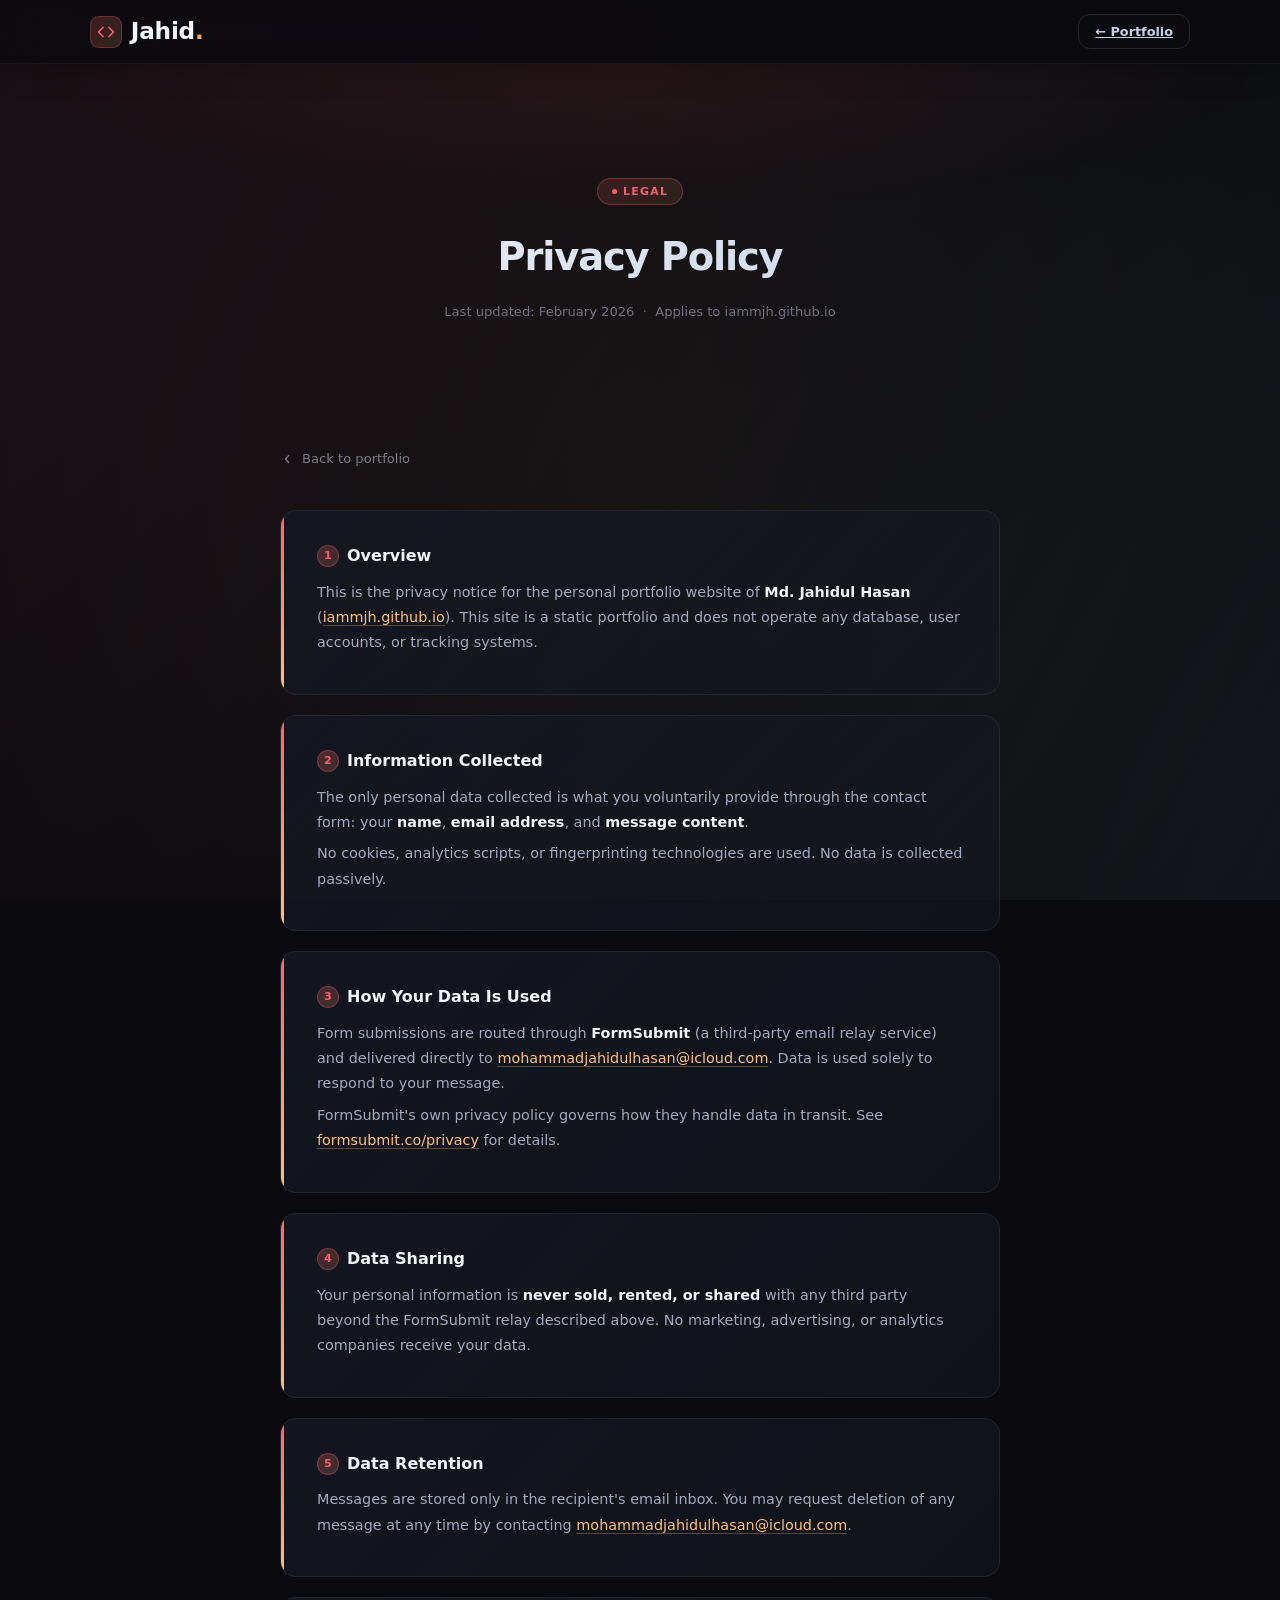
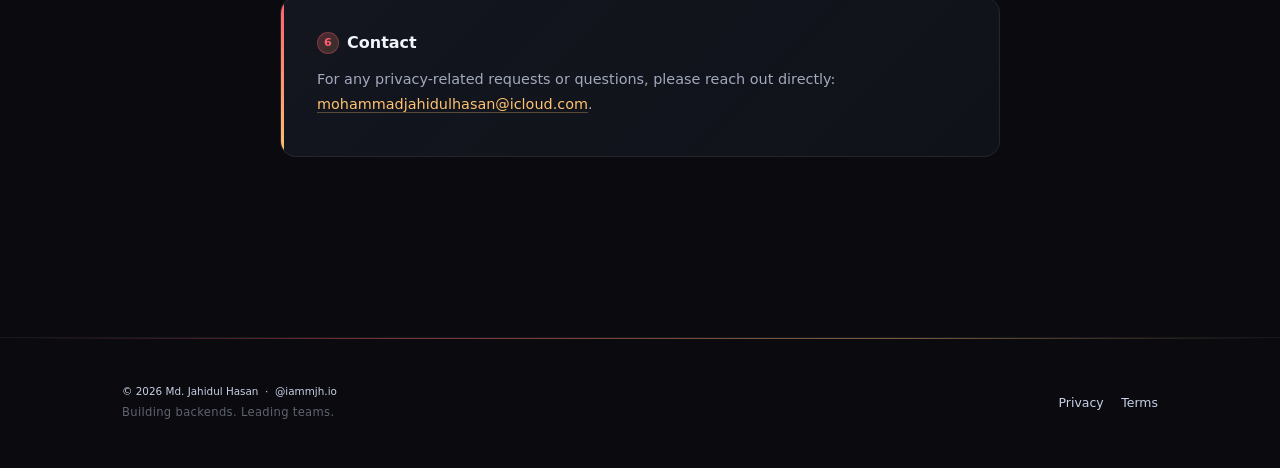
==== commit 40b522fd: "Update contact information and improve form handling across the portfolio" ====
--- a/privacy.html
+++ b/privacy.html
@@ -70,7 +70,7 @@
 
         <div class="legal-card">
           <h2><span class="lc-num">3</span> How Your Data Is Used</h2>
-          <p>Form submissions are routed through <strong style="color:#f0f4fb">FormSubmit</strong> (a third-party email relay service) and delivered directly to <a href="mailto:captainjahid45@gmail.com">captainjahid45@gmail.com</a>. Data is used solely to respond to your message.</p>
+          <p>Form submissions are routed through <strong style="color:#f0f4fb">FormSubmit</strong> (a third-party email relay service) and delivered directly to <a href="mailto:mohammadjahidulhasan@icloud.com">mohammadjahidulhasan@icloud.com</a>. Data is used solely to respond to your message.</p>
           <p>FormSubmit's own privacy policy governs how they handle data in transit. See <a href="https://formsubmit.co/privacy" target="_blank" rel="noopener">formsubmit.co/privacy</a> for details.</p>
         </div>
 
@@ -81,12 +81,12 @@
 
         <div class="legal-card">
           <h2><span class="lc-num">5</span> Data Retention</h2>
-          <p>Messages are stored only in the recipient's email inbox. You may request deletion of any message at any time by contacting <a href="mailto:captainjahid45@gmail.com">captainjahid45@gmail.com</a>.</p>
+          <p>Messages are stored only in the recipient's email inbox. You may request deletion of any message at any time by contacting <a href="mailto:mohammadjahidulhasan@icloud.com">mohammadjahidulhasan@icloud.com</a>.</p>
         </div>
 
         <div class="legal-card">
           <h2><span class="lc-num">6</span> Contact</h2>
-          <p>For any privacy-related requests or questions, please reach out directly: <a href="mailto:captainjahid45@gmail.com">captainjahid45@gmail.com</a>.</p>
+          <p>For any privacy-related requests or questions, please reach out directly: <a href="mailto:mohammadjahidulhasan@icloud.com">mohammadjahidulhasan@icloud.com</a>.</p>
         </div>
       </div>
     </div>
--- a/style.css
+++ b/style.css
@@ -24,6 +24,10 @@
   font-display: swap;
 }
 
+/* Remove click-highlight outline; keep outline for keyboard-only navigation */
+*:focus:not(:focus-visible) { outline: none !important; }
+*:focus-visible { outline: 2px solid var(--accent1); outline-offset: 3px; }
+
 /* Expertise chips used in About section */
 .skill-chips{display:flex;flex-wrap:wrap;gap:.5rem;margin-top:.5rem}
 .chip{background:var(--card-overlay);border:1px solid var(--chip-border);color:var(--text);padding:.35rem .6rem;border-radius:999px;font-size:.85rem;display:inline-flex;align-items:center}
@@ -58,7 +62,7 @@
   font-size:var(--s,40px);
   transform:rotate(var(--r,0deg));
   color:#ffffff;
-  opacity:.045;
+  opacity:.09;
   line-height:1;
   animation:wm-float 8s ease-in-out var(--d,0s) infinite alternate;
   will-change:transform;
@@ -1035,6 +1039,15 @@
 /* Scroll chevron */
 .h-scroll{display:inline-flex;flex-direction:column;align-items:center;gap:.25rem;color:var(--muted);font-size:.68rem;letter-spacing:.1em;text-transform:uppercase;opacity:.55;animation:h-scrollbob 2.4s infinite ease-in-out}
 @keyframes h-scrollbob{0%,100%{transform:translateY(0)}55%{transform:translateY(7px)}}
+
+/* Scroll chevron container */
+.hp3-scroll{
+  position:absolute;
+  bottom:2rem;
+  left:50%;
+  transform:translateX(-50%);
+  z-index:2;
+}
 
 /* ── HP responsive ── */
 @media(max-width:960px){
@@ -1173,6 +1186,9 @@
 .lc-icon--yellow{background:linear-gradient(135deg,rgba(255,195,113,0.18),rgba(255,95,109,0.08));border-color:rgba(255,195,113,0.3);color:var(--accent2)}
 .lc-line{flex:1;width:2px;background:linear-gradient(to bottom,rgba(255,95,109,0.25),rgba(255,255,255,0.04));margin-top:6px;min-height:20px}
 .lc:last-child .lc-line{display:none}
+/* Bridge line: shown on main list's last card when extra section is expanded */
+.lead-list-bridge .lc:last-child .lc-line{display:block}
+#lead-extra-container .lc:last-child .lc-line{display:none}
 
 /* Right column: content */
 .lc-body{flex:1;background:linear-gradient(135deg,rgba(21,24,33,0.8),rgba(21,24,33,0.5));border:1px solid rgba(255,255,255,0.06);border-radius:18px;padding:1.25rem 1.4rem;box-shadow:0 8px 32px rgba(0,0,0,0.35);position:relative;overflow:hidden;transition:transform 240ms ease,box-shadow 240ms ease}
@@ -1184,6 +1200,7 @@
 .lc-role-badge--director{background:rgba(255,95,109,0.15);color:var(--accent1);border:1px solid rgba(255,95,109,0.25)}
 .lc-role-badge--organizer{background:rgba(122,252,255,0.1);color:var(--accent3);border:1px solid rgba(122,252,255,0.25)}
 .lc-role-badge--volunteer{background:rgba(255,195,113,0.12);color:var(--accent2);border:1px solid rgba(255,195,113,0.25)}
+.lc-role-badge--champion{background:rgba(47,158,68,0.12);color:#4caf50;border:1px solid rgba(47,158,68,0.3)}
 .lc-title{margin:0 0 2px;font-size:1.05rem;font-weight:700;color:var(--text)}
 .lc-subtitle{color:var(--muted);font-size:.875rem}
 .lc-date{font-size:.8rem;color:var(--muted);white-space:nowrap;background:rgba(255,255,255,.04);padding:3px 9px;border-radius:8px;border:1px solid rgba(255,255,255,.07);height:fit-content;flex-shrink:0}
@@ -1198,6 +1215,11 @@
 
 .lc-details{margin:.65rem 0 .75rem;padding-left:1.1rem;color:var(--muted);font-size:.875rem}
 .lc-details li+li{margin-top:.4rem}
+
+.lc-photos{display:flex;gap:.6rem;flex-wrap:wrap;margin:.75rem 0 .5rem}
+.lc-photo{width:120px;height:90px;object-fit:cover;border-radius:8px;border:1px solid rgba(255,255,255,.08);transition:transform 200ms ease,box-shadow 200ms ease;cursor:pointer}
+.lc-photo:hover{transform:scale(1.04);box-shadow:0 6px 20px rgba(0,0,0,.45)}
+@media(max-width:480px){.lc-photo{width:calc(50% - .3rem);height:80px}}
 
 .lc-toggle{background:transparent;border:none;padding:0;color:var(--muted);font-size:.82rem;cursor:pointer;display:inline-flex;align-items:center;gap:.35rem;transition:color 180ms ease}
 .lc-toggle:hover{color:var(--text)}
@@ -1397,6 +1419,9 @@
 .hobby-content p{margin:0 0 .65rem;font-size:.875rem;color:var(--muted);line-height:1.55}
 .hobby-tags{display:flex;flex-wrap:wrap;gap:.35rem}
 .hobby-tags span{font-size:.72rem;font-weight:600;padding:2px 8px;border-radius:99px;background:rgba(255,255,255,.05);border:1px solid rgba(255,255,255,.1);color:var(--muted)}
+/* Beyond-hobbies sub-section (inside Life Beyond Academics) */
+.beyond-hobbies{margin-top:3rem;padding-top:2.5rem;border-top:1px solid rgba(255,255,255,.07)}
+.beyond-hobbies-title{font-size:1.1rem;font-weight:700;color:var(--muted);text-transform:uppercase;letter-spacing:.12em;margin:0 0 1.5rem}
 .skill-list .skill{display:block;margin-bottom:0.8rem}
 .skill .bar{height:10px;background:var(--input-border);border-radius:8px;overflow:hidden;margin-top:6px;border:1px solid var(--outline-border)}
 .skill .bar{position:relative}
@@ -1670,6 +1695,21 @@
 .ct-input:focus ~ .ct-label,
 .ct-input:not(:placeholder-shown) ~ .ct-label{top:-.62rem;font-size:.72rem;color:var(--accent3);background:var(--bg);padding:0 .3rem;left:.8rem}
 .ct-form-actions{margin-top:.25rem}
+/* Inline form error */
+.ct-form-error{display:flex;align-items:center;gap:.55rem;font-size:.85rem;color:#ff6b6b;background:rgba(255,107,107,.08);border:1px solid rgba(255,107,107,.25);border-radius:10px;padding:.65rem .9rem}
+.ct-form-error[hidden]{display:none!important}
+.ct-form-error svg{flex-shrink:0;color:#ff6b6b}
+/* Success modal */
+.ct-modal{position:fixed;inset:0;z-index:9000;display:flex;align-items:center;justify-content:center;padding:1.5rem}
+.ct-modal[hidden]{display:none!important}
+.ct-modal-backdrop{position:absolute;inset:0;background:rgba(0,0,0,.65);backdrop-filter:blur(6px);-webkit-backdrop-filter:blur(6px)}
+.ct-modal-box{position:relative;z-index:1;background:rgba(21,24,33,.97);border:1px solid rgba(255,255,255,.1);border-radius:24px;padding:3rem 2.5rem 2.5rem;display:flex;flex-direction:column;align-items:center;text-align:center;gap:1.1rem;box-shadow:0 24px 80px rgba(0,0,0,.55);max-width:400px;width:100%;animation:modal-in .3s ease}
+@keyframes modal-in{from{opacity:0;transform:scale(.92) translateY(16px)}to{opacity:1;transform:scale(1) translateY(0)}}
+.ct-modal-close{position:absolute;top:1rem;right:1rem;background:rgba(255,255,255,.06);border:1px solid rgba(255,255,255,.1);border-radius:50%;width:34px;height:34px;display:flex;align-items:center;justify-content:center;cursor:pointer;color:var(--muted);transition:background 200ms,color 200ms}
+.ct-modal-close:hover{background:rgba(255,255,255,.13);color:var(--text)}
+.ct-success-icon{width:72px;height:72px;border-radius:50%;background:linear-gradient(135deg,rgba(47,158,68,.25),rgba(47,158,68,.1));border:1px solid rgba(47,158,68,.35);display:flex;align-items:center;justify-content:center;color:#4caf50}
+.ct-modal-box h3{margin:0;font-size:1.35rem;font-weight:700;color:var(--text)}
+.ct-modal-box p{margin:0;color:var(--muted);font-size:.95rem;line-height:1.6}
 .ct-submit{display:inline-flex;align-items:center;gap:.55rem;width:100%;justify-content:center;padding:.85rem;font-size:1rem}
 
 /* Responsive */
@@ -1912,7 +1952,7 @@
   width: 200%;
   height: 200%;
   background: radial-gradient(circle, rgba(255,95,109,0.1) 0%, transparent 70%);
-  animation: parallaxRotate 20s linear infinite;
+  animation: parallaxRotate 20s linear infinite paused;
   pointer-events: none;
 }
 
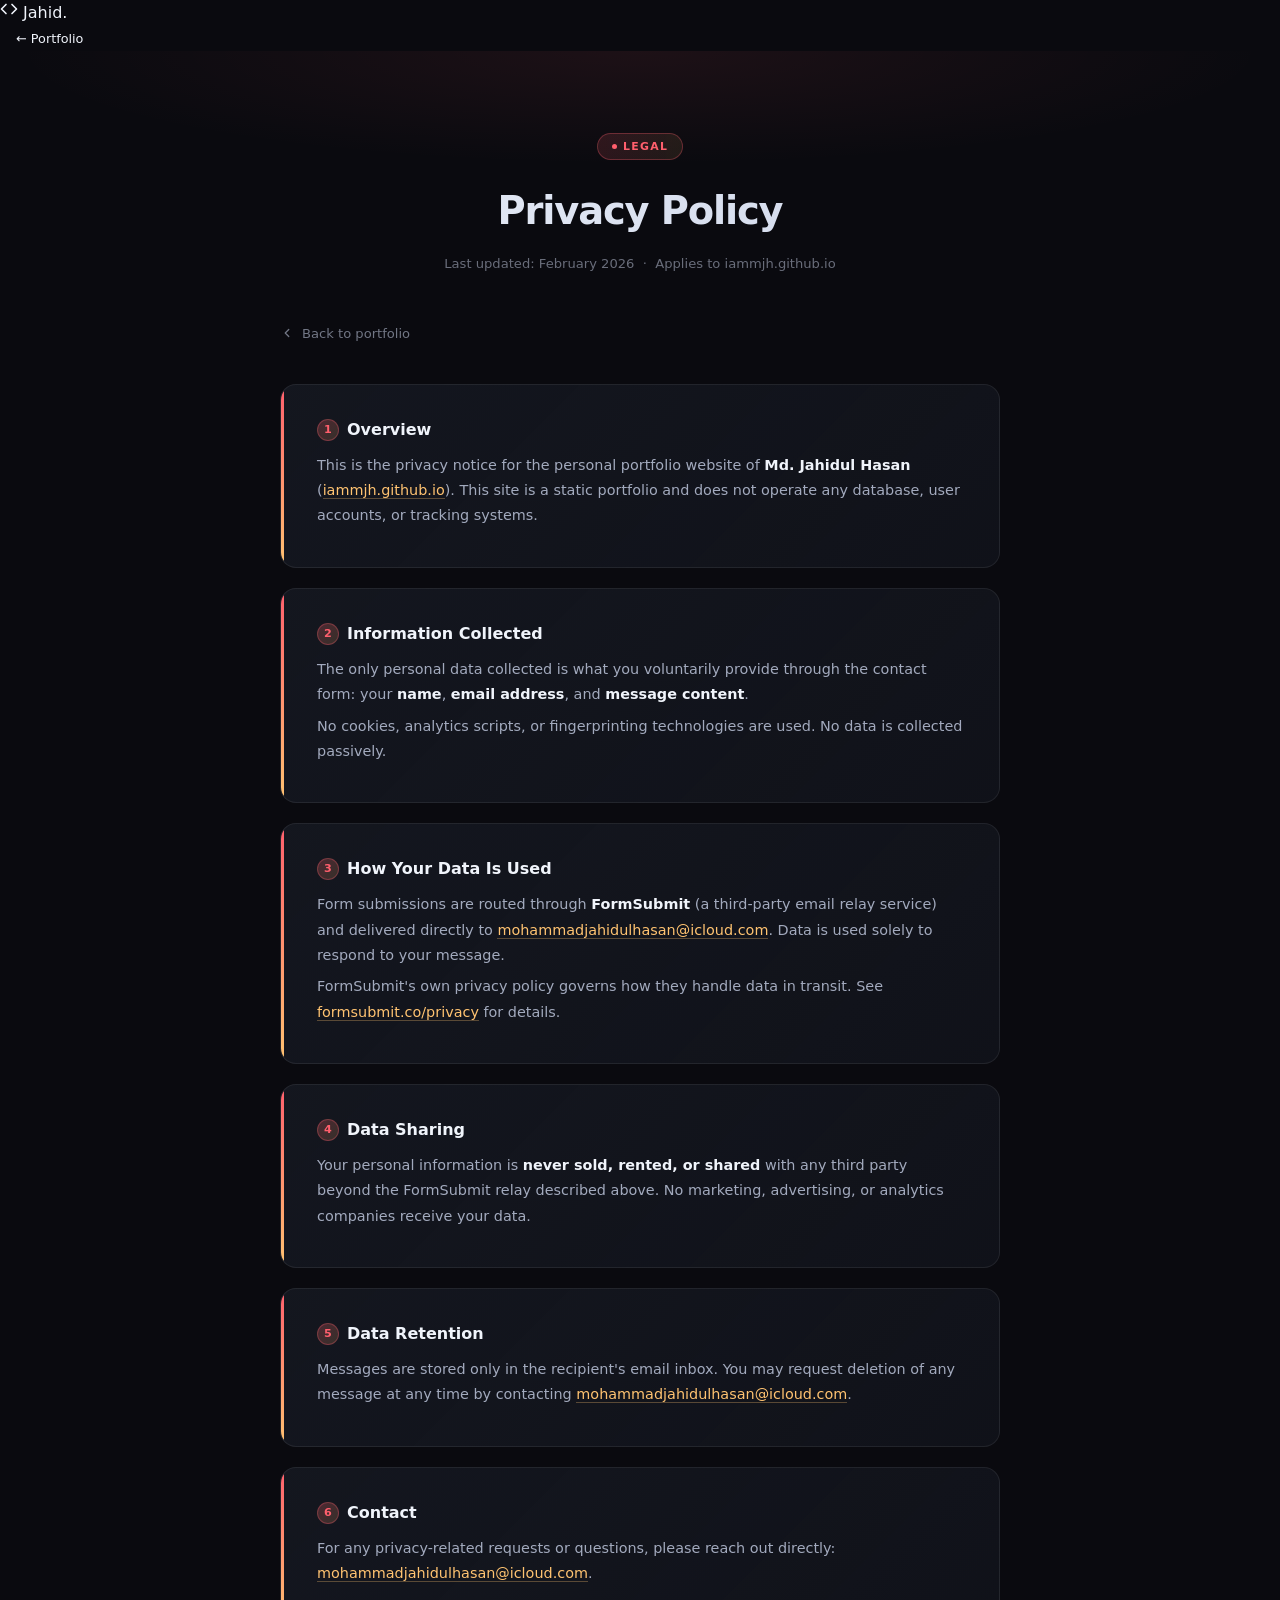
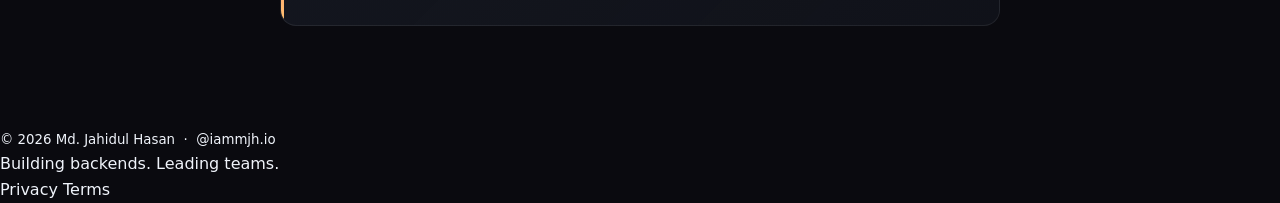
==== commit 3116a699: "Add site web manifest for favicon support" ====
--- a/privacy.html
+++ b/privacy.html
@@ -4,6 +4,12 @@
   <meta charset="utf-8">
   <meta name="viewport" content="width=device-width,initial-scale=1">
   <title>Privacy Policy — Md. Jahidul Hasan</title>
+  <link rel="apple-touch-icon" sizes="180x180" href="/favicon_io/apple-touch-icon.png">
+  <link rel="icon" type="image/png" sizes="32x32" href="/favicon_io/favicon-32x32.png">
+  <link rel="icon" type="image/png" sizes="16x16" href="/favicon_io/favicon-16x16.png">
+  <link rel="icon" href="/favicon_io/favicon.ico" sizes="any">
+  <link rel="shortcut icon" href="/favicon_io/favicon.ico" type="image/x-icon">
+  <link rel="manifest" href="/favicon_io/site.webmanifest">
   <link rel="stylesheet" href="style.css">
   <style>
     .legal-hero{padding:5rem 0 3rem;text-align:center;position:relative}
--- a/style.css
+++ b/style.css
@@ -1,2104 +1,1020 @@
+/* ═══════════════════════════════════════════════════
+   TOKENS
+═══════════════════════════════════════════════════ */
 :root{
-  --header-height: 64px;
-  --bg:#0a0a0f;
-  --card:#151821;
-  --muted:#c7d0e6;
-  --accent1: #ff5f6d;
-  --accent2: #ffc371;
-  --accent3: #7afcff;
-  --glass: rgba(255,255,255,0.05);
-  --text: #f0f4fb;
-  --chip-active-text: var(--text);
-  --chip-text: #ffffff;
-  --outline-border: rgba(255,255,255,0.12);
-  --input-border: rgba(255,255,255,0.08);
-  --chip-border: rgba(255,255,255,0.10);
-  --link-color: var(--accent3);
-  --card-overlay: rgba(255,255,255,0.04);
-  --header-overlay: rgba(255,255,255,0.04);
-  --tile-shadow: 0 4px 12px rgba(0,0,0,0.3);
-  --radius: 14px;
-  --maxwidth: 1100px;
-  --gap: 1.25rem;
-  scroll-behavior: smooth;
-  font-display: swap;
-}
-
-/* Remove click-highlight outline; keep outline for keyboard-only navigation */
-*:focus:not(:focus-visible) { outline: none !important; }
-*:focus-visible { outline: 2px solid var(--accent1); outline-offset: 3px; }
-
-/* Expertise chips used in About section */
-.skill-chips{display:flex;flex-wrap:wrap;gap:.5rem;margin-top:.5rem}
-.chip{background:var(--card-overlay);border:1px solid var(--chip-border);color:var(--text);padding:.35rem .6rem;border-radius:999px;font-size:.85rem;display:inline-flex;align-items:center}
-.chip:hover{background:linear-gradient(90deg,var(--accent1),var(--accent2));color:#08111a;border-color:transparent}
-
-
-/* Education card layout */
-.education {margin-top:.5rem}
-.education-grid{display:grid;grid-template-columns:repeat(2,minmax(0,1fr));gap:1rem;margin-top:.5rem;align-items:start}
-.edu-card{background:var(--card-overlay);border:1px solid var(--chip-border);padding:.8rem 1rem;border-radius:12px;min-width:0}
-.edu-card--primary{grid-column:1/-1;padding:1rem 1.25rem;border-radius:14px}
-.edu-heading{margin:0 0 .25rem 0}
-.edu-meta{color:var(--muted);font-size:.95rem;margin-top:.25rem}
-
-/* ── Timeline ─────────────────────────────────────── */
-.education-grid.timeline{
-  list-style:none;padding:.75rem 0;margin:.5rem 0;
-  position:relative;
-}
-
-/* ── Hero tech watermarks ───────────────────────── */
-.hero-wm{
-  position:absolute;inset:0;
+  --bg:       #0c0a08;
+  --bg2:      #111009;
+  --surface:  #161410;
+  --s2:       #1e1b16;
+  --s3:       #252219;
+  --line:     rgba(242,237,228,.08);
+  --line2:    rgba(242,237,228,.14);
+  --text:     #f2ede4;
+  --muted:    rgba(242,237,228,.48);
+  --dim:      rgba(242,237,228,.24);
+  --orange:   #e8934a;
+  --gold:     #c9a564;
+  --teal:     #6ecfcf;
+  --grad:     linear-gradient(135deg,#e8934a 0%,#c9a564 100%);
+  --grad2:    linear-gradient(135deg,#6ecfcf,#4ab8b8);
+  --sp: cubic-bezier(.16,1,.3,1);
+  --out: cubic-bezier(.25,.46,.45,.94);
+}
+*,*::before,*::after{box-sizing:border-box;margin:0;padding:0}
+html{scroll-behavior:smooth;overflow-x:hidden}
+body{
+  font-family:'DM Sans',system-ui,sans-serif;
+  background:var(--bg);color:var(--text);
+  line-height:1.6;overflow-x:hidden;
+  -webkit-font-smoothing:antialiased;
+}
+a{color:inherit;text-decoration:none}
+img{display:block;max-width:100%}
+button{font-family:inherit;cursor:pointer;border:none;background:none}
+ul{list-style:none}
+::-webkit-scrollbar{width:4px}
+::-webkit-scrollbar-track{background:var(--bg)}
+::-webkit-scrollbar-thumb{background:rgba(232,147,74,.4);border-radius:4px}
+
+/* ═══════════════════════════════════════════════════
+   CUSTOM CURSOR
+═══════════════════════════════════════════════════ */
+.cursor-dot{
+  position:fixed;width:8px;height:8px;
+  background:var(--orange);border-radius:50%;
+  pointer-events:none;z-index:9999;
+  transform:translate(-50%,-50%);
+  transition:transform .1s,width .3s var(--sp),height .3s var(--sp),background .3s;
+}
+.cursor-ring{
+  position:fixed;width:40px;height:40px;
+  border:1.5px solid rgba(232,147,74,.5);border-radius:50%;
+  pointer-events:none;z-index:9998;
+  transform:translate(-50%,-50%);
+  transition:width .4s var(--sp),height .4s var(--sp),border-color .3s,background .3s;
+}
+body.cur-hover .cursor-dot{width:4px;height:4px;background:var(--gold)}
+body.cur-hover .cursor-ring{width:56px;height:56px;border-color:rgba(201,165,100,.6)}
+body.cur-link .cursor-ring{width:64px;height:64px;background:rgba(232,147,74,.07);border-color:rgba(232,147,74,.8)}
+@media(hover:none){.cursor-dot,.cursor-ring{display:none}}
+
+/* ═══════════════════════════════════════════════════
+   NAV
+═══════════════════════════════════════════════════ */
+.nav{
+  position:fixed;top:0;left:0;right:0;z-index:200;
+  display:flex;align-items:center;justify-content:space-between;
+  padding:0 48px;height:72px;
+  border-bottom:1px solid transparent;
+  transition:background .5s,border-color .5s,backdrop-filter .5s;
+}
+@media(max-width:768px){.nav{padding:0 20px;height:64px}}
+@media(max-width:480px){.nav{padding:0 16px;height:56px}}
+.nav.stuck{
+  background:rgba(12,10,8,.88);
+  backdrop-filter:blur(24px);
+  border-color:var(--line);
+}
+.nav-logo{
+  font-family:'Bricolage Grotesque',sans-serif;
+  font-size:1.3rem;font-weight:800;letter-spacing:-.04em;
+  color:var(--text);
+  display:flex;align-items:center;gap:6px;
+}
+.nav-logo span{
+  width:8px;height:8px;border-radius:50%;
+  background:var(--orange);display:inline-block;
+  animation:dotpulse 2s ease-in-out infinite;
+}
+@keyframes dotpulse{0%,100%{transform:scale(1);opacity:1}50%{transform:scale(1.5);opacity:.6}}
+.nav-links{display:flex;align-items:center;gap:2px}
+.nl{
+  font-size:.82rem;font-weight:500;letter-spacing:.01em;
+  color:var(--muted);padding:7px 16px;border-radius:6px;
+  transition:color .2s,background .2s;
+}
+.nl:hover{color:var(--text);background:rgba(255,255,255,.05)}
+.nav-right{display:flex;align-items:center;gap:16px}
+.nav-hire{
+  font-size:.82rem;font-weight:600;
+  padding:9px 22px;border-radius:6px;
+  background:var(--orange);color:#0c0a08;
+  transition:transform .2s var(--sp),box-shadow .2s,filter .2s;
+  box-shadow:0 4px 18px rgba(232,147,74,.3);
+  letter-spacing:.01em;
+}
+.nav-hire:hover{transform:translateY(-2px) scale(1.02);box-shadow:0 8px 28px rgba(232,147,74,.45);filter:brightness(1.08)}
+.ham{display:none;flex-direction:column;gap:5px;padding:8px;color:var(--muted)}
+.ham span{display:block;width:24px;height:1.5px;background:currentColor;border-radius:2px;transition:all .3s}
+.ham.open span:nth-child(1){transform:translateY(6.5px) rotate(45deg)}
+.ham.open span:nth-child(2){opacity:0;transform:scaleX(0)}
+.ham.open span:nth-child(3){transform:translateY(-6.5px) rotate(-45deg)}
+.mob-drawer{
+  position:fixed;inset:0;z-index:150;background:rgba(12,10,8,.97);
+  display:flex;flex-direction:column;align-items:center;justify-content:center;gap:32px;
+  transform:translateY(-100%);transition:transform .5s var(--sp);
+}
+.mob-drawer.open{transform:translateY(0)}
+.mob-drawer .nl{font-size:1.5rem;font-weight:600;color:var(--text)}
+@media(max-width:800px){
+  .nav{padding:0 24px}.nav-links,.nav-right{display:none}.ham{display:flex}
+}
+
+/* ═══════════════════════════════════════════════════
+   UTILS
+═══════════════════════════════════════════════════ */
+.wrap{max-width:1240px;margin:0 auto;padding:0 48px}
+@media(max-width:800px){.wrap{padding:0 20px}}
+@media(max-width:480px){.wrap{padding:0 16px}}
+.tag{
+  display:inline-flex;align-items:center;
+  font-size:.68rem;font-weight:700;letter-spacing:.06em;text-transform:uppercase;
+  padding:4px 10px;border-radius:4px;
+}
+.tag-o{background:rgba(232,147,74,.12);color:var(--orange);border:1px solid rgba(232,147,74,.2)}
+.tag-g{background:rgba(201,165,100,.1);color:var(--gold);border:1px solid rgba(201,165,100,.18)}
+.tag-t{background:rgba(110,207,207,.08);color:var(--teal);border:1px solid rgba(110,207,207,.15)}
+.tag-w{background:rgba(242,237,228,.06);color:var(--muted);border:1px solid var(--line2)}
+
+/* REVEAL SYSTEM */
+[data-reveal]{
+  opacity:0;
+  transform:translateY(32px);
+  transition:opacity .9s var(--sp),transform .9s var(--sp);
+}
+[data-reveal="left"]{transform:translateX(-40px)}
+[data-reveal="right"]{transform:translateX(40px)}
+[data-reveal="scale"]{transform:scale(.94);opacity:0}
+[data-reveal].visible{opacity:1;transform:none}
+
+/* CHAR SPLIT */
+.split-chars .char{
+  display:inline-block;
+  opacity:0;
+  transform:translateY(110%) rotateX(-40deg);
+  transform-origin:bottom center;
+  transition:opacity .6s var(--sp),transform .6s var(--sp);
+}
+.split-chars .char.in{opacity:1;transform:none}
+.word-wrap{overflow:hidden;display:inline-block}
+
+/* LINE SEPARATOR */
+.hr{height:1px;background:var(--line);margin:0}
+.hr--fade{background:linear-gradient(90deg,transparent,var(--line2) 30%,var(--line2) 70%,transparent)}
+
+/* SEC NUM */
+.sec-num{
+  font-family:'Bricolage Grotesque',sans-serif;
+  font-size:.72rem;font-weight:700;letter-spacing:.15em;text-transform:uppercase;
+  color:var(--orange);display:flex;align-items:center;gap:12px;margin-bottom:16px;
+}
+.sec-num::before{content:'';flex:none;width:28px;height:1px;background:var(--orange)}
+
+/* BTT */
+#btt{
+  position:fixed;bottom:32px;right:32px;z-index:50;
+  width:48px;height:48px;border-radius:8px;
+  background:var(--surface);border:1px solid var(--line2);
+  color:var(--muted);display:flex;align-items:center;justify-content:center;
+  cursor:pointer;opacity:0;transform:translateY(12px);
+  transition:opacity .3s,transform .3s,background .2s,color .2s,border-color .2s;
   pointer-events:none;
-  z-index:0;
+}
+#btt.show{opacity:1;transform:none;pointer-events:auto}
+#btt:hover{background:var(--orange);color:#0c0a08;border-color:transparent}
+
+/* ═══════════════════════════════════════════════════
+   HERO
+═══════════════════════════════════════════════════ */
+.hero{
+  min-height:100vh;display:flex;flex-direction:column;justify-content:flex-end;
+  padding-bottom:80px;padding-top:72px;
+  position:relative;overflow:hidden;
+}
+/* warm grain texture bg */
+.hero::before{
+  content:'';position:absolute;inset:0;z-index:0;
+  background:
+    radial-gradient(ellipse 70% 60% at 80% 20%,rgba(232,147,74,.07) 0%,transparent 60%),
+    radial-gradient(ellipse 50% 50% at 10% 80%,rgba(110,207,207,.05) 0%,transparent 55%),
+    radial-gradient(ellipse 40% 40% at 50% 50%,rgba(201,165,100,.04) 0%,transparent 60%);
+}
+.hero-rule{
+  width:100%;height:1px;background:var(--line);margin-bottom:48px;
+  transform:scaleX(0);transform-origin:left;
+  transition:transform 1.2s .2s var(--sp);
+}
+.hero-rule.in{transform:scaleX(1)}
+.hero-inner{position:relative;z-index:1}
+
+.hero-eyebrow{
+  display:flex;align-items:center;gap:16px;
+  font-size:.78rem;font-weight:500;letter-spacing:.1em;text-transform:uppercase;
+  color:var(--muted);margin-bottom:32px;
+  opacity:0;transition:opacity .8s .1s var(--sp);
+}
+.hero-eyebrow.in{opacity:1}
+.hero-avail{
+  display:inline-flex;align-items:center;gap:7px;
+  background:rgba(232,147,74,.1);border:1px solid rgba(232,147,74,.22);
+  border-radius:4px;padding:5px 12px;color:var(--orange);
+  font-size:.72rem;font-weight:700;letter-spacing:.08em;
+}
+.avail-dot{width:6px;height:6px;border-radius:50%;background:var(--orange);animation:dotpulse 2s infinite}
+
+.hero-name{
+  font-family:'Bricolage Grotesque',sans-serif;
+  font-size:clamp(4rem,11vw,10rem);
+  font-weight:800;letter-spacing:-.04em;line-height:.92;
+  color:var(--text);
+  margin-bottom:0;
+}
+.hero-name .line-wrap{overflow:hidden;display:block}
+.hero-name .name-line{
+  display:block;
+  transform:translateY(110%);
+  transition:transform .9s var(--sp);
+}
+.hero-name .name-line.in{transform:translateY(0)}
+.hero-name .name-line:nth-child(2){transition-delay:.1s}
+.name-outline{
+  -webkit-text-stroke:2px rgba(242,237,228,.2);
+  color:transparent;
+}
+
+.hero-bottom{
+  display:flex;align-items:flex-end;justify-content:space-between;gap:40px;
+  margin-top:40px;
+  border-top:1px solid var(--line);
+  padding-top:32px;
+}
+.hero-desc{
+  max-width:480px;
+  font-size:1rem;line-height:1.75;color:var(--muted);
+  font-weight:400;
+  opacity:0;transform:translateY(20px);
+  transition:opacity .8s .5s var(--sp),transform .8s .5s var(--sp);
+}
+.hero-desc.in{opacity:1;transform:none}
+.hero-desc strong{color:var(--text);font-weight:600}
+.hero-ctas{
+  display:flex;align-items:center;gap:12px;flex-shrink:0;
+  opacity:0;transform:translateY(20px);
+  transition:opacity .8s .7s var(--sp),transform .8s .7s var(--sp);
+}
+.hero-ctas.in{opacity:1;transform:none}
+.btn-fill{
+  display:inline-flex;align-items:center;gap:8px;
+  background:var(--orange);color:#0c0a08;
+  font-weight:700;font-size:.88rem;letter-spacing:.01em;
+  padding:14px 28px;border-radius:6px;
+  transition:transform .2s var(--sp),box-shadow .2s,filter .2s;
+  box-shadow:0 4px 24px rgba(232,147,74,.28);
+}
+.btn-fill:hover{transform:translateY(-3px) scale(1.02);box-shadow:0 10px 36px rgba(232,147,74,.45);filter:brightness(1.08)}
+.btn-ghost{
+  display:inline-flex;align-items:center;gap:8px;
+  background:transparent;border:1px solid var(--line2);
+  color:var(--muted);font-weight:500;font-size:.88rem;
+  padding:13px 26px;border-radius:6px;
+  transition:border-color .2s,color .2s,background .2s,transform .2s;
+}
+.btn-ghost:hover{border-color:rgba(242,237,228,.3);color:var(--text);background:rgba(255,255,255,.04);transform:translateY(-2px)}
+
+/* hero scroll ticker */
+.hero-ticker{
+  position:absolute;bottom:0;left:0;right:0;
+  border-top:1px solid var(--line);
   overflow:hidden;
-}
-.hero-wm-icon{
-  position:absolute;
-  left:var(--x);
-  top:var(--y);
-  font-size:var(--s,40px);
-  transform:rotate(var(--r,0deg));
-  color:#ffffff;
-  opacity:.09;
-  line-height:1;
-  animation:wm-float 8s ease-in-out var(--d,0s) infinite alternate;
+  opacity:0;transition:opacity .8s 1s var(--sp);
+}
+.hero-ticker.in{opacity:1}
+.ticker-track{
+  display:flex;width:max-content;
+  animation:tickerMove 20s linear infinite;
+  padding:14px 0;
+}
+.ticker-item{
+  font-size:.72rem;font-weight:700;letter-spacing:.12em;text-transform:uppercase;
+  color:var(--dim);padding:0 40px;white-space:nowrap;
+  display:flex;align-items:center;gap:40px;
+}
+.ticker-item::after{content:'·';color:var(--orange)}
+@keyframes tickerMove{to{transform:translateX(-50%)}}
+
+/* hero stats */
+.hero-stats{
+  display:flex;gap:40px;flex-shrink:0;
+  opacity:0;transition:opacity .8s .65s var(--sp);
+}
+.hero-stats.in{opacity:1}
+.hstat-val{
+  font-family:'Bricolage Grotesque',sans-serif;
+  font-size:2rem;font-weight:800;letter-spacing:-.04em;
+  color:var(--text);line-height:1;margin-bottom:2px;display:block;
+}
+.hstat-val span{color:var(--orange)}
+.hstat-lbl{font-size:.72rem;color:var(--dim);font-weight:500;letter-spacing:.04em}
+
+@media(max-width:900px){
+  .hero-bottom{flex-direction:column;align-items:flex-start;gap:24px}
+  .hero-stats{gap:28px}
+  .hstat-val{font-size:1.6rem}
+  .hero-name{font-size:clamp(3rem,14vw,7rem)}
+}
+@media(max-width:560px){
+  .hero-eyebrow{flex-direction:column;align-items:flex-start;gap:8px;margin-bottom:24px}
+  .hero-avail{padding:4px 10px;font-size:.65rem;gap:5px}
+  .avail-dot{width:5px;height:5px}
+  .hero{padding-bottom:60px;padding-top:64px}
+  .hero-stats{flex-wrap:wrap;gap:20px}
+  .hero-ctas{flex-direction:column;align-items:flex-start}
+}
+@media(max-width:480px){
+  .hero{padding-bottom:48px;padding-top:60px}
+}
+
+/* ═══════════════════════════════════════════════════
+   MARQUEE TICKER (skills)
+═══════════════════════════════════════════════════ */
+.mq-section{padding:0;overflow:hidden}
+.mq-wrap{position:relative}
+.mq-wrap::before,.mq-wrap::after{
+  content:'';position:absolute;top:0;bottom:0;width:160px;z-index:1;pointer-events:none;
+}
+.mq-wrap::before{left:0;background:linear-gradient(90deg,var(--bg),transparent)}
+.mq-wrap::after{right:0;background:linear-gradient(-90deg,var(--bg),transparent)}
+.mq-row{display:flex;width:max-content;gap:0}
+.mq-row--fwd{animation:mqFwd 30s linear infinite}
+.mq-row--bwd{animation:mqBwd 35s linear infinite}
+@keyframes mqFwd{to{transform:translateX(-50%)}}
+@keyframes mqBwd{from{transform:translateX(-50%)}to{transform:translateX(0)}}
+.mq-border{height:1px;background:var(--line)}
+.mq-pill{
+  display:inline-flex;align-items:center;gap:10px;
+  padding:14px 28px;
+  font-size:.84rem;font-weight:600;letter-spacing:.01em;
+  color:var(--muted);white-space:nowrap;
+  border-right:1px solid var(--line);
+  transition:color .2s,background .2s;
+}
+.mq-pill:hover{color:var(--text);background:rgba(255,255,255,.03)}
+.mq-pill-dot{width:7px;height:7px;border-radius:50%;flex-shrink:0}
+
+/* ═══════════════════════════════════════════════════
+   ABOUT
+═══════════════════════════════════════════════════ */
+.about-section{padding:120px 0;border-top:1px solid var(--line);border-bottom:1px solid var(--line)}
+.about-grid{
+  display:grid;grid-template-columns:1fr 1fr;
+  gap:80px;align-items:start;
+}
+.about-label{
+  writing-mode:vertical-rl;text-orientation:mixed;
+  font-family:'Bricolage Grotesque',sans-serif;
+  font-size:clamp(5rem,8vw,9rem);font-weight:800;
+  letter-spacing:-.06em;line-height:1;
+  color:transparent;
+  -webkit-text-stroke:1px rgba(242,237,228,.1);
+  user-select:none;pointer-events:none;
+  display:block;
+}
+.about-left{display:flex;gap:24px;align-items:flex-start}
+.about-body{flex:1}
+.about-tag{
+  font-size:.7rem;font-weight:700;letter-spacing:.12em;text-transform:uppercase;
+  color:var(--orange);margin-bottom:20px;display:flex;align-items:center;gap:10px;
+}
+.about-tag::before{content:'';width:20px;height:1px;background:var(--orange)}
+.about-h{
+  font-family:'Bricolage Grotesque',sans-serif;
+  font-size:clamp(2rem,4vw,3rem);font-weight:700;
+  letter-spacing:-.04em;line-height:1.1;
+  color:var(--text);margin-bottom:28px;
+}
+.about-bio{font-size:.98rem;line-height:1.85;color:var(--muted)}
+.about-bio p{margin-bottom:18px}
+.about-bio p:last-child{margin:0}
+.about-bio strong{color:var(--text);font-weight:600}
+
+.about-right{display:flex;flex-direction:column;gap:20px}
+.info-block{
+  background:var(--surface);border:1px solid var(--line);
+  border-radius:12px;overflow:hidden;
+}
+.info-block-head{
+  padding:18px 24px;border-bottom:1px solid var(--line);
+  font-size:.7rem;font-weight:700;letter-spacing:.1em;text-transform:uppercase;
+  color:var(--dim);
+}
+.info-row{
+  display:flex;align-items:center;gap:14px;
+  padding:14px 24px;border-bottom:1px solid var(--line);
+  font-size:.88rem;transition:background .2s;
+}
+.info-row:last-child{border-bottom:none}
+.info-row:hover{background:rgba(255,255,255,.02)}
+.info-key{color:var(--dim);font-size:.78rem;min-width:72px;font-weight:500}
+.info-val{color:var(--text);font-weight:500;font-size:.84rem}
+.edu-block{
+  background:var(--surface);border:1px solid var(--line);
+  border-radius:12px;padding:24px;
+  display:flex;gap:18px;
+  transition:border-color .3s,transform .3s;
+}
+.edu-block:hover{border-color:var(--line2);transform:translateY(-3px)}
+.edu-icon{
+  width:48px;height:48px;border-radius:8px;flex-shrink:0;
+  background:rgba(232,147,74,.1);border:1px solid rgba(232,147,74,.2);
+  display:flex;align-items:center;justify-content:center;font-size:1.2rem;
+}
+.edu-body h4{font-family:'Bricolage Grotesque',sans-serif;font-weight:700;font-size:1rem;margin-bottom:3px;color:var(--text)}
+.edu-body p{font-size:.82rem;color:var(--muted)}
+.edu-year{margin-top:8px;font-size:.72rem;font-weight:700;color:var(--orange);letter-spacing:.04em}
+
+/* About stats horizontal row */
+.about-stats-row{
+  display:grid;grid-template-columns:repeat(3,1fr);
+  border:1px solid var(--line);border-radius:12px;overflow:hidden;
+  margin-top:40px;
+}
+.a-stat{
+  padding:28px 24px;border-right:1px solid var(--line);text-align:center;
+  transition:background .2s;
+}
+.a-stat:last-child{border-right:none}
+.a-stat:hover{background:rgba(255,255,255,.02)}
+.a-val{
+  font-family:'Bricolage Grotesque',sans-serif;
+  font-size:2.2rem;font-weight:800;letter-spacing:-.05em;
+  color:var(--orange);line-height:1;display:block;margin-bottom:4px;
+}
+.a-lbl{font-size:.72rem;color:var(--dim);font-weight:500;letter-spacing:.04em}
+
+@media(max-width:960px){.about-grid{grid-template-columns:1fr;gap:48px}.about-label{writing-mode:horizontal-tb;font-size:4rem}}
+
+@media(max-width:480px){
+  .about-section{padding:80px 0}
+  .about-grid{gap:32px}
+  .about-label{font-size:2.5rem}
+  .about-left{gap:16px}
+  .about-h{font-size:clamp(1.5rem,5vw,2.5rem);margin-bottom:20px}
+  .about-bio{font-size:.9rem;line-height:1.7}
+  .about-bio p{margin-bottom:14px}
+  .about-stats-row{margin-top:28px}
+  .a-stat{padding:20px 16px;font-size:.8rem}
+  .a-val{font-size:1.8rem}
+  .about-right{gap:16px}
+  .info-block-head{padding:14px 16px;font-size:.65rem}
+  .info-row{padding:12px 16px;font-size:.8rem;gap:10px}
+  .info-key{min-width:60px;font-size:.7rem}
+  .info-val{font-size:.75rem}
+  .edu-block{padding:18px;gap:12px}
+  .edu-icon{width:40px;height:40px;font-size:1rem}
+  .edu-body h4{font-size:.9rem}
+  .edu-body p{font-size:.75rem}
+}
+
+/* ═══════════════════════════════════════════════════
+   PROJECTS – BENTO GRID
+═══════════════════════════════════════════════════ */
+/* ═══════════════════════════════════════════════════
+   PROJECTS — STICKY SCROLL SHOWCASE
+═══════════════════════════════════════════════════ */
+.proj-section{padding:100px 0}
+.proj-head-wrap{
+  display:flex;align-items:flex-end;justify-content:space-between;
+  margin-bottom:48px;gap:20px;flex-wrap:wrap;
+}
+.proj-h{
+  font-family:'Bricolage Grotesque',sans-serif;
+  font-size:clamp(2rem,5vw,3.5rem);font-weight:800;
+  letter-spacing:-.05em;line-height:1.05;color:var(--text);
+}
+
+/* ── SLIDER SHELL ── */
+.proj-slider{position:relative;overflow:hidden;border-radius:20px;touch-action:pan-y}
+
+/* track holds all slides side by side */
+.proj-track{
+  display:flex;
+  transition:transform .55s cubic-bezier(.16,1,.3,1);
   will-change:transform;
 }
-.hero-wm-icon .iconify{
-  width:var(--s,40px);
-  height:var(--s,40px);
-  display:block;
-}
-@keyframes wm-float{
-  0%{transform:rotate(var(--r,0deg)) translateY(0)}
-  100%{transform:rotate(var(--r,0deg)) translateY(-12px)}
-}
-
-/* Center vertical line */
-.education-grid.timeline::before{
-  content:'';position:absolute;
-  left:50%;top:0;bottom:0;width:2px;
-  background:linear-gradient(180deg,
-    transparent 0%,
-    var(--accent1) 15%,
-    var(--accent2) 85%,
-    transparent 100%);
-  transform:translateX(-50%);
-  border-radius:2px;
-  opacity:.55;
-}
-
-/* Three-column grid: [card ≤240px] [dot col 28px] [card ≤240px]
-   justify-content:center keeps the whole block centered inside about-text */
-.timeline-item{
-  display:grid;
-  grid-template-columns:minmax(0,240px) 28px minmax(0,240px);
-  column-gap:.75rem;
-  row-gap:0;
-  justify-content:center;
-  align-items:start;
-  padding:.45rem 0;
-}
-
-/* Dot — sits in the center 28px column, is the ROOT of every connector */
-.timeline-dot{
-  grid-column:2;grid-row:1;
-  justify-self:center;align-self:start;
-  margin-top:.9rem;
-  width:14px;height:14px;border-radius:50%;
-  background:linear-gradient(135deg,var(--accent1),var(--accent2));
-  border:3px solid var(--bg);
-  box-shadow:0 0 0 1px rgba(255,95,109,.45),0 4px 10px rgba(0,0,0,.4);
-  position:relative;z-index:1;
-}
-
-/* Connector: horizontal branch FROM dot center → card edge
-   width = column-gap (.75rem) so it perfectly bridges dot-edge to card-edge */
-.timeline-item:nth-child(odd) .timeline-dot::after,
-.timeline-item:nth-child(even) .timeline-dot::after{
-  content:'';position:absolute;
-  top:50%;transform:translateY(-50%);
-  height:2px;width:.75rem;
-}
-/* Odd item card is on LEFT → branch goes left */
-.timeline-item:nth-child(odd) .timeline-dot::after{
-  right:100%;
-  background:linear-gradient(to left, rgba(255,95,109,.7), transparent);
-}
-/* Even item card is on RIGHT → branch goes right */
-.timeline-item:nth-child(even) .timeline-dot::after{
-  left:100%;
-  background:linear-gradient(to right, rgba(255,95,109,.7), transparent);
-}
-
-/* Card — fills its bounded column (max 240px), sits flush against dot */
-.timeline-content{
-  grid-row:1;
-  width:100%;
-  background:linear-gradient(135deg,rgba(21,24,33,.85),rgba(21,24,33,.55));
-  border:1px solid rgba(255,255,255,.06);
-  padding:.85rem 1rem;border-radius:12px;
-  position:relative;
-  box-shadow:0 8px 28px rgba(0,0,0,.32);
-}
-.timeline-content strong{
-  display:block;
-  font-size:1rem;
-  color:var(--text);
-  margin-bottom:.3rem;
-}
-
-/* Date badge inside card */
-.timeline-date{
-  display:inline-flex;
-  align-items:center;
-  gap:.3rem;
-  flex-wrap:wrap;
-  font-size:.75rem;font-weight:700;letter-spacing:.04em;
-  margin-bottom:.45rem;
-}
-
-/* Single-period pill (default) — also used within split */
-.timeline-date:not(.timeline-date--split){
-  background:rgba(255,195,113,.09);
-  border:1px solid rgba(255,195,113,.2);
-  border-radius:999px;
-  padding:.15rem .55rem;
-  color:var(--accent2);
-}
-
-/* Dual-period split badge */
-.timeline-date--split{ background:none; border:none; padding:0; }
-
-.tl-pill{
-  display:inline-block;
-  background:rgba(255,195,113,.09);
-  border:1px solid rgba(255,195,113,.2);
-  border-radius:999px;
-  padding:.15rem .55rem;
-  color:var(--accent2);
-  white-space:nowrap;
-}
-
-.tl-pill-arrow{
-  color:rgba(255,195,113,.5);
-  font-size:.8rem;
-  line-height:1;
-  flex-shrink:0;
-}
-
-/* ── Odd items → card on LEFT ── */
-.timeline-item:nth-child(odd) .timeline-content{
-  grid-column:1;
-  text-align:right;
-}
-.timeline-item:nth-child(odd) .timeline-date{text-align:right}
-
-/* ── Even items → card on RIGHT ── */
-.timeline-item:nth-child(even) .timeline-content{
-  grid-column:3;
-  text-align:left;
-}
-.timeline-item:nth-child(even) .timeline-date{text-align:left}
-
-/* Highlight current (BRAC Uni) */
-.timeline-item[aria-current="true"] .timeline-content{
-  border-color:rgba(122,252,255,.12);
-  box-shadow:0 12px 40px rgba(0,0,0,.45),0 0 0 1px rgba(122,252,255,.06);
-}
-.timeline-item[aria-current="true"] .timeline-dot{
-  box-shadow:0 0 0 4px rgba(255,95,109,.18),0 0 14px rgba(255,95,109,.45);
-}
-
-/* ── Medium screens ── */
-@media (max-width:920px){
-  .timeline-item{grid-template-columns:minmax(0,200px) 24px minmax(0,200px);column-gap:.5rem}
-  .timeline-item:nth-child(odd) .timeline-dot::after,
-  .timeline-item:nth-child(even) .timeline-dot::after{width:.5rem}
-  .timeline-dot{width:12px;height:12px;border-width:2px}
-}
-
-/* ── Mobile: single-column left-side timeline ── */
-@media (max-width:720px){
-  .education-grid.timeline::before{left:20px;transform:none}
-  .timeline-item{
-    display:flex;flex-direction:row;
-    align-items:flex-start;gap:.75rem;
-    padding-left:.25rem;
-  }
-  .timeline-dot{
-    margin-top:.85rem;flex-shrink:0;
-    order:0;width:12px;height:12px;border-width:2px;
-  }
-  .timeline-content{order:1;text-align:left!important}
-  .timeline-dot::after{display:none!important}
-  .timeline-date{text-align:left!important}
-}
-
-/* ── Academic Achievements ───────────────────────── */
-.achievements{margin-top:1.5rem}
-
-.achievements .ach-list{
-  list-style:none;padding:0;margin:.5rem 0 0;
-  display:grid;
-  grid-template-columns:repeat(2,1fr);
-  gap:.85rem;
-}
-
-.achievement-item{
-  display:flex;
-  gap:.9rem;
-  align-items:flex-start;
-  background:linear-gradient(135deg,rgba(21,24,33,.85),rgba(21,24,33,.55));
-  border:1px solid rgba(255,195,113,.1);
-  border-left:3px solid rgba(255,195,113,.6);
-  border-radius:12px;
-  padding:.9rem 1rem;
-  position:relative;
-  overflow:hidden;
-  transition:transform 220ms ease, box-shadow 220ms ease, border-color 220ms ease;
-}
-
-.achievement-item::before{
-  content:'';
-  position:absolute;inset:0;
-  background:linear-gradient(135deg,rgba(255,195,113,.04),transparent 60%);
-  pointer-events:none;
-}
-
-.achievement-item:hover{
-  transform:translateY(-3px);
-  box-shadow:0 12px 36px rgba(0,0,0,.4), 0 0 0 1px rgba(255,195,113,.18);
-  border-left-color:rgba(255,195,113,1);
-}
-
-/* Icon circle */
-.ach-icon{
-  flex-shrink:0;
-  width:40px;height:40px;
-  border-radius:50%;
-  background:rgba(255,195,113,.1);
-  border:1px solid rgba(255,195,113,.25);
-  display:flex;align-items:center;justify-content:center;
-}
-.ach-icon svg{
-  width:20px;height:20px;
-  stroke:var(--accent2);
-}
-
-/* Content */
-.ach-body{flex:1;min-width:0}
-
-.ach-year{
-  display:inline-block;
-  font-size:.72rem;font-weight:800;letter-spacing:.06em;
-  color:var(--accent2);
-  background:rgba(255,195,113,.1);
-  border:1px solid rgba(255,195,113,.25);
-  border-radius:999px;
-  padding:.1rem .5rem;
-  margin-bottom:.35rem;
-}
-
-.achievement-item strong{
-  display:block;
-  font-size:.95rem;
-  color:var(--text);
-  margin-bottom:.15rem;
-}
-
-.ach-subtitle{
-  font-size:.82rem;
-  color:rgba(199,208,230,.6);
-  margin-bottom:.25rem;
-}
-
-.achievement-item .edu-meta{
-  color:var(--muted);
-  font-size:.85rem;
-  margin-top:0;
-  line-height:1.5;
-}
-
-@media (max-width:720px){
-  .achievements .ach-list{grid-template-columns:1fr}
-}
-
-/* ── About section ───────────────────────────────── */
-
-/* Intro card */
-.about-intro-card{
-  display:flex;align-items:flex-start;gap:1.6rem;
-  background:linear-gradient(135deg,rgba(21,24,33,.9),rgba(15,17,26,.7));
-  border:1px solid rgba(255,255,255,.08);
-  border-radius:20px;
-  padding:1.75rem 2rem;
-  margin-bottom:2rem;
-  position:relative;
-  overflow:hidden;
-}
-.about-intro-card::before{
-  content:'';
-  position:absolute;top:-60px;right:-60px;
-  width:260px;height:260px;border-radius:50%;
-  background:radial-gradient(circle,rgba(255,95,109,.12),transparent 70%);
-  pointer-events:none;
-}
-.about-intro-avatar{
-  width:80px;height:80px;flex-shrink:0;
-  border-radius:50%;
-  overflow:hidden;
-  border:2px solid rgba(255,95,109,.35);
-  box-shadow:0 0 0 4px rgba(255,95,109,.1);
-}
-.about-intro-avatar img{width:100%;height:100%;object-fit:cover;display:block}
-.about-intro-body{flex:1;display:flex;flex-direction:column;gap:1.1rem}
-.about-intro-text{
-  color:var(--muted);font-size:.97rem;line-height:1.75;margin:0;
-}
-
-/* Stat row inside intro card */
-.about-stats-row{
-  display:flex;
-  align-items:center;
-  gap:0;
-  flex-wrap:wrap;
-}
-.about-stat{
-  display:flex;flex-direction:column;align-items:center;gap:.15rem;
-  padding:.5rem 1.4rem;
-  min-width:100px;
-}
-.about-stat-val{
-  font-size:1.7rem;font-weight:900;letter-spacing:-.03em;
-  background:linear-gradient(135deg,var(--accent1),var(--accent2));
-  -webkit-background-clip:text;-webkit-text-fill-color:transparent;background-clip:text;
-  line-height:1;
-}
-.about-stat-label{
-  font-size:.72rem;font-weight:700;letter-spacing:.06em;
-  text-transform:uppercase;color:var(--muted);
-  text-align:center;
-}
-.about-stat-sep{
-  width:1px;height:2.5rem;
-  background:rgba(255,255,255,.1);
-  flex-shrink:0;
-}
-
-/* Two-column layout */
-.about-cols{
+
+/* each slide */
+.proj-slide{
+  flex:0 0 100%;
   display:grid;
   grid-template-columns:1fr 1fr;
-  gap:2.5rem;
-  align-items:start;
-}
-.about-col-right{
-  display:flex;flex-direction:column;gap:1.75rem;
-}
-
-/* keep existing achievement list full-width inside its column */
-.achievements .ach-list{
-  grid-template-columns:1fr;
-}
-
-/* ── Left-rail timeline inside about-col-edu ─────── */
-/* Override the alternating two-column layout — not viable at half-page width */
-.about-col-edu .education-grid.timeline::before{
-  left:8px;
-  transform:none;
-}
-.about-col-edu .timeline-item{
-  display:flex;
-  flex-direction:row;
-  align-items:flex-start;
-  gap:.85rem;
-  padding-left:.25rem;
-  grid-template-columns:none;
-}
-.about-col-edu .timeline-dot{
+  min-height:480px;
+  background:var(--surface);
+  border:1px solid var(--line);
+  border-radius:20px;
+  overflow:hidden;
+}
+
+/* image half */
+.ps-img{
+  position:relative;overflow:hidden;background:#0d0b09;
+}
+.ps-img img{
+  width:100%;height:100%;object-fit:cover;
+  display:block;
+  transition:transform .6s cubic-bezier(.2,.9,.3,1);
+}
+.proj-slide:hover .ps-img img{transform:scale(1.04)}
+.ps-img::after{
+  content:'';position:absolute;inset:0;
+  background:linear-gradient(135deg,rgba(12,10,8,.25) 0%,transparent 55%);
+}
+.ps-num{
+  position:absolute;bottom:20px;left:24px;z-index:2;
+  font-family:'Bricolage Grotesque',sans-serif;
+  font-size:5rem;font-weight:800;letter-spacing:-.06em;
+  color:rgba(242,237,228,.07);line-height:1;pointer-events:none;
+}
+.ps-badge{
+  position:absolute;top:16px;left:16px;z-index:3;
+  font-size:.62rem;font-weight:800;letter-spacing:.08em;text-transform:uppercase;
+  padding:4px 10px;border-radius:4px;
+  background:var(--orange);color:#0c0a08;
+  box-shadow:0 2px 12px rgba(232,147,74,.4);
+}
+.ps-badge--t{background:var(--teal);box-shadow:0 2px 12px rgba(110,207,207,.3)}
+.ps-badge--g{background:var(--gold);box-shadow:0 2px 12px rgba(201,165,100,.3)}
+
+/* info half */
+.ps-info{
+  display:flex;flex-direction:column;justify-content:center;
+  padding:48px 52px;
+  border-left:1px solid var(--line);
+}
+.ps-tags{display:flex;flex-wrap:wrap;gap:6px;margin-bottom:18px}
+.ps-title{
+  font-family:'Bricolage Grotesque',sans-serif;
+  font-size:2rem;font-weight:800;letter-spacing:-.04em;
+  color:var(--text);line-height:1.05;margin-bottom:14px;
+}
+.ps-desc{
+  font-size:.93rem;color:var(--muted);line-height:1.75;
+  margin-bottom:28px;max-width:380px;
+}
+.ps-links{display:flex;gap:10px;flex-wrap:wrap;margin-bottom:32px}
+.ps-link{
+  display:inline-flex;align-items:center;gap:6px;
+  background:var(--s2);border:1px solid var(--line2);
+  color:var(--muted);font-size:.82rem;font-weight:600;
+  padding:10px 20px;border-radius:8px;
+  transition:all .2s;
+}
+.ps-link:hover{background:var(--orange);border-color:transparent;color:#0c0a08;transform:translateY(-2px)}
+.ps-link--dim{opacity:.4;pointer-events:none}
+
+/* bottom controls row inside info panel */
+.ps-controls{
+  display:flex;align-items:center;gap:12px;
+  margin-top:auto;padding-top:24px;border-top:1px solid var(--line);
+}
+.ps-btn{
+  width:40px;height:40px;border-radius:8px;
+  background:var(--s3);border:1px solid var(--line2);
+  color:var(--muted);display:flex;align-items:center;justify-content:center;
+  cursor:pointer;transition:all .2s;flex-shrink:0;
+}
+.ps-btn:hover:not(:disabled){background:var(--orange);border-color:transparent;color:#0c0a08}
+.ps-btn:disabled{opacity:.3;cursor:default}
+.ps-count{
+  font-family:'Bricolage Grotesque',sans-serif;
+  font-size:.85rem;font-weight:700;color:var(--dim);
+  flex:1;text-align:center;letter-spacing:.04em;
+}
+.ps-count strong{color:var(--text)}
+
+/* dots */
+.ps-dots{
+  display:flex;gap:6px;align-items:center;margin-left:auto;
+  flex-wrap:wrap;max-width:200px;justify-content:flex-end;
+}
+.ps-dot{
+  width:6px;height:6px;border-radius:50%;
+  background:var(--line2);cursor:pointer;
+  transition:all .25s;flex-shrink:0;
+}
+.ps-dot.on{background:var(--orange);width:18px;border-radius:4px}
+
+/* dragging state */
+.proj-slider.dragging .proj-track{transition:none}
+
+/* mobile */
+@media(max-width:760px){
+  .proj-slide{grid-template-columns:1fr;min-height:auto}
+  .ps-img{height:240px;flex-shrink:0}
+  .ps-info{padding:28px 24px}
+  .ps-title{font-size:1.5rem}
+  .ps-num{font-size:3.5rem}
+}
+@media(max-width:480px){
+  .ps-desc{font-size:.87rem}
+  .ps-links{gap:8px}
+}
+
+/* ═══════════════════════════════════════════════════
+   ACTIVITY
+═══════════════════════════════════════════════════ */
+.act-section{
+  padding:120px 0;
+  background:var(--bg2);
+  border-top:1px solid var(--line);
+  border-bottom:1px solid var(--line);
+}
+.act-header{margin-bottom:56px}
+.act-grid{display:grid;grid-template-columns:1fr 1fr;gap:16px}
+/* hidden activity cards */
+.ac.ac-extra{
+  display:none;
+  opacity:0;transform:translateY(24px);
+  transition:opacity .6s var(--sp),transform .6s var(--sp);
+}
+.ac.ac-extra.revealed{display:block}
+.ac.ac-extra.visible{opacity:1;transform:none}
+/* show-more button */
+.act-more-wrap{
+  grid-column:1/-1;
+  display:flex;align-items:center;justify-content:center;
+  padding:8px 0;
+}
+.act-more-btn{
+  display:inline-flex;align-items:center;gap:10px;
+  background:var(--surface);border:1px solid var(--line2);
+  color:var(--muted);font-size:.84rem;font-weight:600;
+  padding:12px 26px;border-radius:8px;cursor:pointer;
+  transition:all .25s var(--sp);
+  min-width:160px;justify-content:center;
+}
+.act-more-btn:hover{border-color:rgba(232,147,74,.35);color:var(--text);background:rgba(232,147,74,.06)}
+.act-more-count{
+  display:none;
+}
+.act-more-btn.open .act-more-chevron{transform:rotate(180deg)}
+.act-more-chevron{transition:transform .3s var(--sp);display:flex;align-items:center}
+.ac{
+  background:var(--surface);border:1px solid var(--line);border-radius:12px;
+  padding:28px;position:relative;overflow:hidden;
+  transition:transform .3s var(--sp),border-color .3s,box-shadow .3s;
+}
+.ac::before{
+  content:'';position:absolute;top:0;left:0;right:0;height:2px;
+  background:var(--grad);opacity:0;transition:opacity .3s;
+}
+.ac:hover{transform:translateY(-6px);border-color:rgba(232,147,74,.2);box-shadow:0 20px 48px rgba(0,0,0,.45)}
+.ac:hover::before{opacity:1}
+.ac-head{display:flex;align-items:flex-start;justify-content:space-between;gap:12px;margin-bottom:16px}
+.ac-icon{
+  width:46px;height:46px;border-radius:8px;flex-shrink:0;
+  display:flex;align-items:center;justify-content:center;font-size:1.1rem;
+  border:1px solid var(--line);background:var(--s2);
+}
+.ac-date{font-size:.72rem;color:var(--dim);font-weight:500;letter-spacing:.03em;white-space:nowrap;margin-top:4px}
+.ac-badge{
+  display:inline-block;margin-bottom:10px;
+  font-size:.65rem;font-weight:800;letter-spacing:.08em;text-transform:uppercase;
+  padding:4px 10px;border-radius:4px;
+}
+.ab-e{background:rgba(110,207,207,.1);color:var(--teal);border:1px solid rgba(110,207,207,.2)}
+.ab-o{background:rgba(201,165,100,.1);color:var(--gold);border:1px solid rgba(201,165,100,.18)}
+.ab-v{background:rgba(232,147,74,.1);color:var(--orange);border:1px solid rgba(232,147,74,.2)}
+.ab-c{background:rgba(110,207,207,.1);color:var(--teal);border:1px solid rgba(110,207,207,.15)}
+.ac h3{font-family:'Bricolage Grotesque',sans-serif;font-weight:700;font-size:1rem;color:var(--text);margin-bottom:4px;line-height:1.25}
+.ac-sub{font-size:.78rem;color:var(--dim);margin-bottom:12px;font-weight:500}
+.ac p{font-size:.85rem;color:var(--muted);line-height:1.7}
+.ac-stats{display:flex;gap:24px;margin-top:18px;padding-top:18px;border-top:1px solid var(--line)}
+.acstat-v{font-family:'Bricolage Grotesque',sans-serif;font-size:1.4rem;font-weight:800;color:var(--orange);display:block;line-height:1}
+.acstat-l{font-size:.68rem;color:var(--dim);letter-spacing:.04em}
+.ac-thumbs{
+  display:flex;gap:10px;margin-top:12px;margin-bottom:12px;flex-wrap:wrap;
+}
+.ac-thumb{
+  width:140px;height:100px;object-fit:cover;border-radius:8px;
+  cursor:pointer;border:1px solid rgba(232,147,74,.2);transition:all .2s;
+  box-shadow:0 4px 12px rgba(232,147,74,.1);
+}
+.ac-thumb:hover{
+  border-color:rgba(232,147,74,.4);box-shadow:0 6px 18px rgba(232,147,74,.2);
+  transform:translateY(-2px);
+}
+.proof-modal{
+  position:fixed;inset:0;z-index:300;display:flex;align-items:center;justify-content:center;
+  background:rgba(0,0,0,.85);backdrop-filter:blur(8px);
+  opacity:0;pointer-events:none;transition:opacity .3s;
+}
+.proof-modal.active{opacity:1;pointer-events:auto}
+.proof-modal img{
+  max-width:90%;max-height:85vh;border-radius:12px;
+  box-shadow:0 20px 60px rgba(0,0,0,.6);
+  animation:modalFade .3s ease-out;
+}
+@keyframes modalFade{from{transform:scale(.95);opacity:0}to{transform:scale(1);opacity:1}}
+.proof-close{
+  position:absolute;top:20px;right:20px;z-index:301;
+  background:rgba(232,147,74,.2);border:1px solid rgba(232,147,74,.4);
+  color:var(--text);width:40px;height:40px;border-radius:50%;
+  display:flex;align-items:center;justify-content:center;font-size:1.2rem;
+  cursor:pointer;transition:all .2s;font-family:inherit;
+}
+.proof-close:hover{background:rgba(232,147,74,.3);border-color:rgba(232,147,74,.6)}
+@media(max-width:700px){.act-grid{grid-template-columns:1fr}}
+
+/* ═══════════════════════════════════════════════════
+   CONTACT
+═══════════════════════════════════════════════════ */
+.ct-section{padding:120px 0 100px}
+.ct-card{
+  display:flex;align-items:center;gap:18px;
+  background:rgba(232,147,74,.08);border:1px solid rgba(232,147,74,.25);
+  border-radius:14px;padding:20px;margin-bottom:20px;
+  position:relative;overflow:hidden;
+}
+.ct-card::before{
+  content:'';position:absolute;inset:0;z-index:0;
+  background:radial-gradient(ellipse 60% 50% at 20% 50%,rgba(232,147,74,.1) 0%,transparent 60%);
+  pointer-events:none;
+}
+.ct-card-inner{display:flex;align-items:center;gap:18px;position:relative;z-index:1;flex:1}
+.ct-card-img{
+  width:80px;height:80px;border-radius:50%;
+  object-fit:cover;border:2px solid rgba(232,147,74,.4);
+  flex-shrink:0;box-shadow:0 6px 20px rgba(232,147,74,.15);
+}
+.ct-card-content{flex:1}
+.ct-card-name{
+  font-family:'Bricolage Grotesque',sans-serif;
+  font-size:1.1rem;font-weight:700;letter-spacing:-.02em;
+  color:var(--text);margin-bottom:2px;
+}
+.ct-card-role{
+  font-size:.88rem;color:var(--teal);font-weight:600;letter-spacing:.01em;margin-bottom:6px;
+}
+.ct-card-sub{
+  font-size:.82rem;color:var(--muted);
+}
+.ct-card-badge{
+  display:inline-flex;align-items:center;gap:6px;
+  background:rgba(76,175,80,.15);color:#4caf50;
+  border:1px solid rgba(76,175,80,.25);border-radius:6px;
+  padding:6px 14px;font-size:.7rem;font-weight:700;
+  letter-spacing:.05em;text-transform:uppercase;
+  position:relative;z-index:1;
+}
+.ct-card-badge::before{
+  content:'';width:6px;height:6px;border-radius:50%;background:#4caf50;display:inline-block;
+  animation:badgepulse 2s ease-in-out infinite;
+  box-shadow:0 0 8px rgba(76,175,80,.6);
+}
+@keyframes badgepulse{0%,100%{transform:scale(1);opacity:1;box-shadow:0 0 8px rgba(76,175,80,.6)}50%{transform:scale(1.3);opacity:.7;box-shadow:0 0 12px rgba(76,175,80,.8)}}
+@media(max-width:600px){
+  .ct-card{padding:14px;margin-bottom:12px;gap:12px}
+  .ct-card-inner{gap:12px}
+  .ct-card-img{width:72px;height:72px;border:1.5px solid rgba(232,147,74,.4)}
+  .ct-card-name{font-size:.95rem;margin-bottom:1px}
+  .ct-card-role{font-size:.78rem;margin-bottom:2px}
+  .ct-card-sub{font-size:.72rem}
+  .ct-card-badge{padding:5px 12px;font-size:.65rem}
+}
+@media(max-width:400px){
+  .ct-card{padding:12px;margin-bottom:10px}
+  .ct-card-img{width:64px;height:64px}
+  .ct-card-name{font-size:.88rem}
+  .ct-card-role{font-size:.73rem}
+  .ct-card-sub{font-size:.68rem}
+  .ct-card-badge{padding:4px 10px;font-size:.62rem}
+}
+.ct-grid{display:grid;grid-template-columns:1fr 1fr;gap:100px;align-items:end}
+.ct-title{
+  font-family:'Bricolage Grotesque',sans-serif;
+  font-size:clamp(2.2rem,5vw,4rem);font-weight:800;
+  letter-spacing:-.05em;line-height:1;margin-bottom:24px;
+}
+.ct-title em{font-style:normal;color:transparent;-webkit-text-stroke:2px var(--orange)}
+.ct-sub{font-size:.98rem;color:var(--muted);line-height:1.75;margin-bottom:40px;max-width:400px}
+.ct-links{display:flex;flex-direction:column;gap:10px}
+.clk{
+  display:flex;align-items:center;gap:14px;
+  padding:16px 20px;border:1px solid var(--line);border-radius:10px;
+  background:var(--surface);color:var(--muted);font-size:.88rem;
+  transition:all .25s var(--sp);
+}
+.clk:hover{border-color:rgba(232,147,74,.3);color:var(--text);background:rgba(232,147,74,.05);transform:translateX(6px)}
+.clk-ico{width:38px;height:38px;border-radius:7px;background:var(--s2);border:1px solid var(--line);display:flex;align-items:center;justify-content:center;flex-shrink:0;font-size:.9rem;transition:background .2s,border-color .2s}
+.clk:hover .clk-ico{background:rgba(232,147,74,.1);border-color:rgba(232,147,74,.25)}
+.clk-lbl{font-size:.7rem;color:var(--dim);margin-bottom:2px;letter-spacing:.03em}
+.clk-val{font-weight:600;color:var(--text);font-size:.84rem}
+
+.ct-form{background:var(--surface);border:1px solid var(--line);border-radius:16px;padding:40px}
+.ct-form h3{font-family:'Bricolage Grotesque',sans-serif;font-size:1.3rem;font-weight:700;letter-spacing:-.03em;margin-bottom:28px;color:var(--text)}
+.fg{margin-bottom:18px}
+.fg label{display:block;font-size:.74rem;font-weight:600;letter-spacing:.06em;text-transform:uppercase;color:var(--dim);margin-bottom:8px}
+.fi,.fta{
+  width:100%;background:var(--s2);
+  border:1px solid var(--line);border-radius:8px;
+  padding:13px 16px;font-family:inherit;font-size:.9rem;color:var(--text);
+  outline:none;transition:border-color .2s,background .2s,box-shadow .2s;
+}
+.fi:focus,.fta:focus{border-color:rgba(232,147,74,.5);background:rgba(232,147,74,.03);box-shadow:0 0 0 3px rgba(232,147,74,.1)}
+.fta{resize:vertical;min-height:130px}
+.fs{
+  width:100%;background:var(--orange);color:#0c0a08;
+  font-weight:700;font-size:.9rem;padding:14px;border-radius:8px;
+  transition:transform .2s var(--sp),box-shadow .2s,filter .2s;
+  box-shadow:0 4px 20px rgba(232,147,74,.28);cursor:pointer;border:none;font-family:inherit;
+  letter-spacing:.01em;
+}
+.fs:hover{transform:translateY(-2px);box-shadow:0 10px 32px rgba(232,147,74,.42);filter:brightness(1.08)}
+@media(max-width:900px){.ct-grid{grid-template-columns:1fr;gap:48px}}
+
+/* ═══════════════════════════════════════════════════
+   EDUCATION & ACHIEVEMENTS
+═══════════════════════════════════════════════════ */
+.edu-section{padding:120px 0;border-top:1px solid var(--line);border-bottom:1px solid var(--line)}
+.edu-top{
+  display:grid;grid-template-columns:1fr 1fr;gap:60px;
+  align-items:end;margin-bottom:64px;
+}
+.edu-intro{font-size:1rem;color:var(--muted);line-height:1.8;max-width:460px;align-self:end}
+@media(max-width:800px){.edu-top{grid-template-columns:1fr;gap:20px}}
+
+.edu-layout{
+  display:grid;grid-template-columns:1fr 1fr;
+  gap:48px;align-items:start;
+}
+@media(max-width:900px){.edu-layout{grid-template-columns:1fr}}
+
+.etl-label{
+  font-size:.68rem;font-weight:700;letter-spacing:.14em;text-transform:uppercase;
+  color:var(--dim);margin-bottom:28px;padding-bottom:14px;
+  border-bottom:1px solid var(--line);
+}
+
+/* Timeline */
+.edu-timeline{
+  position:relative;padding-left:24px;
+  border-left:1px solid var(--line);
+  display:flex;flex-direction:column;gap:0;
+}
+.etl-item{
+  position:relative;padding:0 0 36px 28px;
+}
+.etl-item:last-child{padding-bottom:0}
+.etl-dot{
+  position:absolute;left:-29px;top:4px;
+  width:10px;height:10px;border-radius:50%;
+  background:var(--surface);border:2px solid var(--line2);
+  transition:background .3s,border-color .3s;
   flex-shrink:0;
-  order:0;
-  margin-top:.9rem;
-}
-.about-col-edu .timeline-content{
-  order:1;
-  text-align:left!important;
-  width:100%;
-}
-.about-col-edu .timeline-dot::after{
-  display:none!important;
-}
-.about-col-edu .timeline-date{
-  text-align:left!important;
-  justify-content:flex-start;
-}
-
-/* ── Expertise tiles ─────────────────────────────── */
-.exp-grid{
-  display:grid;
-  grid-template-columns:1fr 1fr;
-  gap:.55rem;
-  margin-top:.75rem;
-}
-.exp-tile{
-  display:flex;
-  align-items:center;
-  gap:.65rem;
-  background:rgba(21,24,33,.75);
-  border:1px solid rgba(255,255,255,.06);
-  border-left:2px solid var(--exp-accent,var(--accent1));
-  border-radius:10px;
-  padding:.6rem .85rem;
-  transition:transform 200ms ease,box-shadow 200ms ease,background 200ms ease;
-  cursor:default;
-}
-.exp-tile:hover{
-  transform:translateY(-2px);
-  background:rgba(21,24,33,.95);
-  box-shadow:0 6px 22px rgba(0,0,0,.38),0 0 0 1px rgba(255,255,255,.07);
-}
-.exp-icon{
-  font-size:1.05rem;line-height:1;flex-shrink:0;user-select:none;
-}
-.exp-label{
-  font-size:.82rem;font-weight:600;color:var(--text);white-space:nowrap;
-}
-
-@media(max-width:900px){
-  .about-cols{grid-template-columns:1fr}
-  .about-intro-card{flex-direction:column;align-items:center;text-align:center}
-  .about-stats-row{justify-content:center}
-}
-@media(max-width:600px){
-  .about-intro-card{padding:1.25rem 1.1rem}
-  .about-intro-avatar{width:64px;height:64px}
-}
-
-
-/* Motion & transitions */
-@media (prefers-reduced-motion: no-preference) {
-  :root{ --anim-duration: 600ms; --anim-ease: cubic-bezier(.2,.9,.3,1); }
-  *{transition: color var(--anim-duration) var(--anim-ease), background-color var(--anim-duration) var(--anim-ease), box-shadow var(--anim-duration) var(--anim-ease), transform 220ms var(--anim-ease);} 
-}
-@media (prefers-reduced-motion: reduce){
-  :root{ --anim-duration: 0ms; --anim-ease: linear; }
-}
-
-/* Entrance state: elements animate in when body gains .is-loaded */
-.is-loaded .hp3-text,
-.is-loaded .hp3-right,
-.is-loaded .sk-card,
-.is-loaded .hobby-card,
-.is-loaded .project,
-.is-loaded .stat{
-  animation: pop var(--anim-duration) var(--anim-ease) both;
-}
-
-/* Slight stagger for nicer entrance */
-.is-loaded .hp3-text{animation-delay: 80ms}
-.is-loaded .hp3-right{animation-delay: 160ms}
-.is-loaded .sk-card{animation-delay: 200ms}
-.is-loaded .hobby-card{animation-delay: 220ms}
-.is-loaded .project{animation-delay: 220ms}
-.is-loaded .stat{animation-delay: 200ms}
-
-/* Hover / focus micro-interactions */
-.btn:active{transform: translateY(1px) scale(.995)}
-.brand{transition: transform 220ms var(--anim-ease)}
-.brand:hover{transform: translateY(-2px)}
-
-/* Apply the same brand-like hover animation to CTAs and project-type chips */
-.hero-ctas .btn:not(.no-hover):hover,
-.filter-group .chip:not(.no-hover):hover,
-.chip:not(.no-hover):hover{
-  transform: translateY(-3px);
-  box-shadow: 0 12px 40px rgba(255,95,109,0.25);
-}
-
-/* Smooth color / background transitions for CTAs, chips and social buttons */
-.hero-ctas .btn,
-.filter-group .chip,
-.chip,
-.socials .social-btn{
-  transition: background 260ms var(--anim-ease), color 220ms var(--anim-ease), border-color 220ms var(--anim-ease), box-shadow 220ms var(--anim-ease);
-}
-
-/* When hovering chips, animate into the accent gradient (matches active state) */
-.filter-group .chip:not(.no-hover):hover,
-.chip:not(.no-hover):hover{
-  background: linear-gradient(90deg,var(--accent1),var(--accent2));
-  color: var(--chip-text);
-  border-color: transparent;
-}
-
-/* Outline CTA behavior: animate into accent gradient on hover */
-.hero-ctas .btn.outline:not(.no-hover):hover{
-  background: linear-gradient(90deg,var(--accent1),var(--accent2));
-  color: #08111a;
-  border-color: transparent;
-}
-
-/* Avatar subtle scale on hover */
-.avatar{transition: transform 420ms var(--anim-ease), box-shadow var(--anim-duration) var(--anim-ease)}
-.avatar:hover img{transform: scale(1.03)}
-
-/* Ensure focus outlines are visible for accessibility */
-a:focus{outline:3px solid rgba(59,130,246,0.25);outline-offset:3px}
-
-
-/* Light theme removed — site uses single dark theme. */
-
-/* Reset & base */
-*{box-sizing:border-box}
-html,body{height:100%}
-
-/* Smooth theme transitions */
-body {
-  transition: background-color 0.3s ease, color 0.3s ease;
-}
-
-/* Prevent flash of unstyled content on theme load */
-body:not(.theme-loaded) {
-  opacity: 0;
-}
-
-body.theme-loaded {
-  opacity: 1;
-  transition: opacity 0.2s ease;
-}
-
-/* Loading Screen */
-#loading-screen{
-  position:fixed;inset:0;z-index:9999;
-  background:var(--bg);
+}
+.etl-item--active .etl-dot{
+  background:var(--orange);border-color:var(--orange);
+  box-shadow:0 0 0 4px rgba(232,147,74,.15);
+}
+.etl-item--dim .etl-dot{border-color:var(--line)}
+.etl-date{
+  font-size:.72rem;font-weight:700;letter-spacing:.06em;text-transform:uppercase;
+  color:var(--dim);display:block;margin-bottom:6px;
+}
+.etl-school{
+  font-family:'Bricolage Grotesque',sans-serif;
+  font-size:1rem;font-weight:700;color:var(--text);margin-bottom:3px;line-height:1.2;
+}
+.etl-item--dim .etl-school{color:var(--muted)}
+.etl-degree{font-size:.88rem;color:var(--muted);margin-bottom:3px;font-weight:500}
+.etl-meta{font-size:.78rem;color:var(--dim);margin-bottom:8px}
+.etl-badge{
+  display:inline-block;font-size:.64rem;font-weight:800;letter-spacing:.07em;
+  text-transform:uppercase;padding:3px 10px;border-radius:4px;
+}
+.etl-badge--active{background:rgba(232,147,74,.12);color:var(--orange);border:1px solid rgba(232,147,74,.22)}
+.etl-badge--gold{background:rgba(201,165,100,.1);color:var(--gold);border:1px solid rgba(201,165,100,.2)}
+
+/* Achievement cards */
+.edu-achievements{display:flex;flex-direction:column;gap:16px}
+.ach-card{
+  background:var(--surface);border:1px solid var(--line);
+  border-radius:12px;padding:26px;
+  position:relative;overflow:hidden;
+  transition:transform .3s var(--sp),border-color .3s,box-shadow .3s;
+}
+.ach-card::before{
+  content:'';position:absolute;top:0;left:0;right:0;height:2px;
+  background:var(--grad);opacity:0;transition:opacity .3s;
+}
+.ach-card:hover{transform:translateY(-4px);border-color:rgba(232,147,74,.2);box-shadow:0 16px 40px rgba(0,0,0,.4)}
+.ach-card:hover::before{opacity:1}
+.ach-top{display:flex;align-items:center;justify-content:space-between;margin-bottom:12px}
+.ach-icon-wrap{
+  font-size:1.4rem;width:44px;height:44px;border-radius:8px;
+  background:rgba(232,147,74,.08);border:1px solid rgba(232,147,74,.15);
   display:flex;align-items:center;justify-content:center;
-  transition:opacity .6s cubic-bezier(.4,0,.2,1), visibility .6s;
-}
-#loading-screen.hidden{opacity:0;visibility:hidden}
-
-/* Background orbs */
-.ls-bg{position:absolute;inset:0;overflow:hidden;pointer-events:none}
-.ls-orb{
-  position:absolute;border-radius:50%;
-  filter:blur(90px);opacity:.35;
-  animation:ls-drift 8s ease-in-out infinite alternate;
-}
-.ls-orb--1{
-  width:520px;height:520px;
-  background:radial-gradient(circle,rgba(255,95,109,.55),transparent 70%);
-  top:-140px;left:-120px;
-}
-.ls-orb--2{
-  width:420px;height:420px;
-  background:radial-gradient(circle,rgba(122,252,255,.45),transparent 70%);
-  bottom:-100px;right:-80px;
-  animation-delay:-4s;
-}
-.ls-grid{
-  position:absolute;inset:0;
-  background-image:
-    linear-gradient(rgba(255,255,255,.025) 1px, transparent 1px),
-    linear-gradient(90deg, rgba(255,255,255,.025) 1px, transparent 1px);
-  background-size:60px 60px;
-  mask-image:radial-gradient(ellipse 80% 80% at 50% 50%,#000 40%,transparent 100%);
-}
-@keyframes ls-drift{
-  from{transform:translate(0,0) scale(1)}
-  to{transform:translate(40px,30px) scale(1.08)}
-}
-
-/* Center content */
-.ls-center{
-  position:relative;z-index:1;
-  display:flex;flex-direction:column;align-items:center;gap:1rem;
-  animation:ls-rise .7s cubic-bezier(.2,.9,.3,1) both;
-}
-@keyframes ls-rise{
-  from{opacity:0;transform:translateY(24px)}
-  to{opacity:1;transform:translateY(0)}
-}
-
-/* Brand row */
-.ls-brand{display:flex;align-items:center;gap:.7rem}
-.ls-icon-wrap{
-  width:52px;height:52px;border-radius:15px;
-  background:linear-gradient(135deg,rgba(255,95,109,.22),rgba(255,195,113,.14));
-  border:1px solid rgba(255,95,109,.35);
+}
+.ach-year{
+  font-size:.72rem;font-weight:700;letter-spacing:.08em;text-transform:uppercase;
+  color:var(--dim);background:var(--s2);border:1px solid var(--line);
+  padding:4px 10px;border-radius:4px;
+}
+.ach-title{
+  font-family:'Bricolage Grotesque',sans-serif;
+  font-size:1.05rem;font-weight:700;color:var(--text);margin-bottom:3px;
+}
+.ach-sub{font-size:.8rem;color:var(--muted);margin-bottom:10px;font-weight:500}
+.ach-desc{font-size:.84rem;color:var(--dim);line-height:1.65;margin-bottom:14px}
+.ach-pills{display:flex;gap:6px;flex-wrap:wrap}
+
+/* GPA summary */
+.gpa-card{
+  background:var(--s2);border:1px solid var(--line);
+  border-radius:12px;padding:24px;
+  margin-top:4px;
+}
+.gpa-row{display:flex;align-items:center;gap:0}
+.gpa-item{flex:1;text-align:center}
+.gpa-div{width:1px;background:var(--line);align-self:stretch}
+.gpa-val{
+  font-family:'Bricolage Grotesque',sans-serif;
+  font-size:1.9rem;font-weight:800;letter-spacing:-.04em;
+  color:var(--orange);display:block;line-height:1;margin-bottom:4px;
+}
+.gpa-max{font-size:1rem;color:var(--dim);font-weight:600}
+.gpa-lbl{font-size:.68rem;font-weight:600;letter-spacing:.06em;text-transform:uppercase;color:var(--dim)}
+
+/* ═══════════════════════════════════════════════════
+   SUCCESS POPUP
+═══════════════════════════════════════════════════ */
+.success-popup{
+  position:fixed;inset:0;z-index:999;
+  background:rgba(12,10,8,.7);backdrop-filter:blur(4px);
   display:flex;align-items:center;justify-content:center;
-  color:var(--accent1);
-  box-shadow:0 0 24px rgba(255,95,109,.25);
-  animation:ls-pulse 2.4s ease-in-out infinite;
-}
-@keyframes ls-pulse{
-  0%,100%{box-shadow:0 0 20px rgba(255,95,109,.22)}
-  50%{box-shadow:0 0 36px rgba(255,95,109,.45)}
-}
-.ls-name{
-  font-size:2.4rem;font-weight:800;letter-spacing:-.03em;color:var(--text);
-  line-height:1;
-}
-.ls-dot{
-  background:linear-gradient(135deg,var(--accent1),var(--accent2));
-  -webkit-background-clip:text;-webkit-text-fill-color:transparent;background-clip:text;
-}
-
-/* Tagline */
-.ls-tagline{
-  margin:0;font-size:.88rem;color:var(--muted);letter-spacing:.06em;text-transform:uppercase;font-weight:500;
-  animation:ls-rise .7s .15s cubic-bezier(.2,.9,.3,1) both;
-}
-
-/* Progress bar */
-.ls-bar-wrap{
-  width:200px;height:3px;border-radius:999px;
-  background:rgba(255,255,255,.07);
-  overflow:hidden;
-  animation:ls-rise .7s .25s cubic-bezier(.2,.9,.3,1) both;
-}
-.ls-bar{
-  height:100%;width:0;border-radius:999px;
-  background:linear-gradient(90deg,var(--accent1),var(--accent2),var(--accent3));
-  background-size:300% 100%;
-  animation:ls-fill 1.4s .3s cubic-bezier(.4,0,.15,1) forwards,
-            ls-shimmer 1.8s .3s linear infinite;
-  box-shadow:0 0 10px rgba(255,95,109,.5);
-}
-@keyframes ls-fill{
-  from{width:0} to{width:100%}
-}
-@keyframes ls-shimmer{
-  0%{background-position:100% 0}
-  100%{background-position:-100% 0}
-}
-
-/* Percentage counter */
-.ls-pct{
-  font-size:.72rem;font-weight:700;letter-spacing:.1em;
-  color:rgba(255,255,255,.3);
-  animation:ls-rise .7s .3s cubic-bezier(.2,.9,.3,1) both;
-}
-
-body{
-  margin:0;
-  font-family: Inter, ui-sans-serif, system-ui, -apple-system, "Segoe UI", Roboto, "Helvetica Neue", Arial;
-  font-size:16px;
-  /* Use a single solid background to avoid layered seams during debugging */
-  background: var(--bg);
-  color: var(--text);
-  -webkit-font-smoothing:antialiased;
-  -moz-osx-font-smoothing:grayscale;
-  line-height:1.65;
-  padding-top: var(--header-height);
-  position: relative;
-  overflow-x: hidden;
-}
-
-/* Animated gradient background */
-body::before {
-  content: '';
-  position: fixed;
-  top: 0;
-  left: 0;
-  right: 0;
-  bottom: 0;
-  background: radial-gradient(circle at 10% 20%, rgba(255,95,109,0.12), transparent 50%),
-              radial-gradient(circle at 90% 80%, rgba(127,246,255,0.1), transparent 50%),
-              radial-gradient(circle at 50% 50%, rgba(255,195,113,0.08), transparent 70%);
-  background-size: 200% 200%;
-  /* Disable large background animation to prevent page-wide zigzag motion */
-  animation: none !important;
-  background-position: 50% 50% !important;
-  pointer-events: none;
-  z-index: -1;
-  opacity: 0.6;
-}
-
-@keyframes gradientShift {
-  0%, 100% { background-position: 0% 50%; }
-  50% { background-position: 100% 50%; }
-}
-
-/* Container */
-.container{max-width:var(--maxwidth);margin:0 auto;padding:2rem}
-
-/* ── Header ────────────────────────────────────────────────────────── */
-.site-header{
-  position:fixed;top:0;left:0;right:0;z-index:1000;
-  height:var(--header-height);
-  background:rgba(10,10,15,.82);
-  backdrop-filter:blur(20px) saturate(180%);
-  -webkit-backdrop-filter:blur(20px) saturate(180%);
-  border-bottom:1px solid rgba(255,255,255,.06);
-  box-shadow:0 2px 32px rgba(0,0,0,.28);
-}
-.header-inner{display:flex;align-items:center;justify-content:space-between;height:100%;padding:0}
-
-/* Brand */
-.brand{display:inline-flex;align-items:center;gap:.55rem;text-decoration:none;}
-.brand-icon-wrap{
-  width:32px;height:32px;border-radius:9px;
-  background:linear-gradient(135deg,rgba(255,95,109,.22),rgba(255,195,113,.14));
-  border:1px solid rgba(255,95,109,.28);
+  opacity:0;pointer-events:none;transition:opacity .3s ease;
+}
+.success-popup.show{
+  opacity:1;pointer-events:auto;
+}
+.success-popup-content{
+  background:var(--surface);border:1px solid rgba(110,207,207,.3);
+  border-radius:16px;padding:40px;
+  text-align:center;max-width:360px;
+  box-shadow:0 20px 60px rgba(0,0,0,.4);
+  animation:popupSlideIn .4s cubic-bezier(.16,1,.3,1);
+  position:relative;
+}
+@keyframes popupSlideIn{
+  from{transform:scale(.9) translateY(20px);opacity:0}
+  to{transform:scale(1) translateY(0);opacity:1}
+}
+.success-popup-icon{
+  width:64px;height:64px;border-radius:50%;
+  background:rgba(110,207,207,.15);border:2px solid var(--teal);
   display:flex;align-items:center;justify-content:center;
-  color:var(--accent1);
-  transition:background 200ms,transform 200ms;
-}
-.brand:hover .brand-icon-wrap{background:linear-gradient(135deg,rgba(255,95,109,.35),rgba(255,195,113,.22));transform:rotate(-6deg) scale(1.08)}
-.brand-name{font-size:1.45rem;font-weight:800;letter-spacing:-.01em;color:var(--text)}
-.brand-dot{background:linear-gradient(135deg,var(--accent1),var(--accent2));-webkit-background-clip:text;-webkit-text-fill-color:transparent;background-clip:text}
-
-/* Floating pill nav */
-.nav{
-  display:flex;align-items:center;gap:.2rem;
-  position:relative;
-  background:rgba(255,255,255,.04);
-  border:1px solid rgba(255,255,255,.08);
-  border-radius:999px;
-  padding:.3rem .4rem;
-}
-.nav-pill{
-  position:absolute;top:.3rem;left:0;
-  height:calc(100% - .6rem);
-  border-radius:999px;
-  background:rgba(255,95,109,.14);
-  border:1px solid rgba(255,95,109,.25);
-  transition:left 260ms cubic-bezier(.35,.9,.25,1), width 260ms cubic-bezier(.35,.9,.25,1), opacity 200ms;
-  opacity:0;pointer-events:none;
-}
-.nav-link{
-  position:relative;z-index:1;
-  color:rgba(255,255,255,.6);
-  text-decoration:none;
-  font-size:.82rem;font-weight:500;
-  padding:.38rem .82rem;
-  border-radius:999px;
-  transition:color 180ms;
-  white-space:nowrap;
-}
-.nav-link:hover{color:rgba(255,255,255,.92)}
-.nav-link.active{color:#fff;font-weight:700}
-body.light .nav-link.active{color:#fff;font-weight:700}
-
-/* Hire Me CTA */
-.nav-cta{
-  display:inline-flex;align-items:center;padding:.42rem 1.1rem;
-  border-radius:999px;
-  background:linear-gradient(135deg,var(--accent1),var(--accent2));
-  color:#fff;font-size:.82rem;font-weight:700;
-  text-decoration:none;white-space:nowrap;
-  box-shadow:0 4px 18px rgba(255,95,109,.3);
-  transition:box-shadow 200ms,transform 180ms,opacity 200ms;
-}
-.nav-cta:hover{box-shadow:0 6px 24px rgba(255,95,109,.45);transform:translateY(-1px)}
-
-/* Hamburger */
-.nav-hamburger{
-  display:none;flex-direction:column;justify-content:center;align-items:center;
-  gap:5px;width:38px;height:38px;
-  background:rgba(255,255,255,.05);border:1px solid rgba(255,255,255,.1);
-  border-radius:10px;cursor:pointer;padding:0;
-  transition:background 180ms,border-color 180ms;
-}
-.nav-hamburger span{
-  display:block;width:18px;height:2px;border-radius:2px;
-  background:rgba(255,255,255,.75);
-  transition:transform 280ms cubic-bezier(.6,0,.2,1), opacity 200ms;
-}
-.nav-hamburger:hover{background:rgba(255,95,109,.1);border-color:rgba(255,95,109,.3)}
-.nav-hamburger.open span:nth-child(1){transform:translateY(7px) rotate(45deg)}
-.nav-hamburger.open span:nth-child(2){opacity:0;transform:scaleX(0)}
-.nav-hamburger.open span:nth-child(3){transform:translateY(-7px) rotate(-45deg)}
-
-.header-controls{display:flex;gap:.55rem;align-items:center}
-.btn{border:0;cursor:pointer;padding:8px 12px;border-radius:10px;background:transparent;color:inherit}
-.mobile-only{display:none}
-.desktop-only{display:inline-flex}
-
-/* ═══════════════════════════════════════════════════════════════
-   HERO
-═══════════════════════════════════════════════════════════════ */
-.hero{
-  position:relative;
-  padding:5.5rem 0 4.5rem;
-  min-height:calc(100vh - var(--header-height));
-  display:flex;align-items:center;
-  overflow:hidden;
-}
-.hero-container{position:relative;z-index:2}
-.hp3-grid{display:grid;grid-template-columns:1fr 300px;gap:4rem;align-items:center}
-/* ── Background layers ── */
-.hero-bg{
-  position:absolute;inset:0;z-index:0;
-  pointer-events:none;
-}
-
-/* Drifting orbs */
-.hero-orb{
-  position:absolute;border-radius:50%;
-  will-change:transform;
-  filter:blur(100px);
-}
-.hero-orb--1{
-  width:680px;height:680px;
-  background:radial-gradient(circle,rgba(255,95,109,.28) 0%,transparent 70%);
-  top:-200px;left:-160px;
-  animation:orb-drift-1 18s ease-in-out infinite alternate;
-}
-.hero-orb--2{
-  width:560px;height:560px;
-  background:radial-gradient(circle,rgba(122,252,255,.18) 0%,transparent 70%);
-  bottom:-180px;right:-120px;
-  animation:orb-drift-2 22s ease-in-out infinite alternate;
-}
-.hero-orb--3{
-  width:400px;height:400px;
-  background:radial-gradient(circle,rgba(255,195,113,.16) 0%,transparent 70%);
-  top:30%;left:45%;
-  animation:orb-drift-3 15s ease-in-out infinite alternate;
-}
-@keyframes orb-drift-1{
-  from{transform:translate(0,0) scale(1)}
-  to{transform:translate(60px,50px) scale(1.12)}
-}
-@keyframes orb-drift-2{
-  from{transform:translate(0,0) scale(1)}
-  to{transform:translate(-50px,-60px) scale(1.1)}
-}
-@keyframes orb-drift-3{
-  0%{transform:translate(0,0) scale(1)}
-  50%{transform:translate(-40px,30px) scale(.9)}
-  100%{transform:translate(30px,-40px) scale(1.08)}
-}
-
-/* Dot mesh */
-.hero-mesh{
-  position:absolute;inset:0;
-  background-image:radial-gradient(rgba(255,255,255,.06) 1px, transparent 1px);
-  background-size:36px 36px;
-  mask-image:radial-gradient(ellipse 80% 90% at 50% 50%, #000 20%, transparent 80%);
-  animation:mesh-pan 40s linear infinite;
-}
-@keyframes mesh-pan{
-  from{background-position:0 0}
-  to{background-position:36px 36px}
-}
-
-/* Vignette */
-.hero-vignette{
-  position:absolute;inset:0;
-  background:radial-gradient(ellipse 110% 100% at 50% 50%,transparent 40%,rgba(10,10,15,.85) 100%);
-}
-
-/* Scanline sweep */
-.hero-scanline{
-  position:absolute;left:0;right:0;
-  height:200px;
-  background:linear-gradient(180deg,transparent,rgba(255,255,255,.012),transparent);
-  animation:scanline 8s linear infinite;
-  pointer-events:none;
-}
-@keyframes scanline{
-  from{top:-200px}to{top:110%}
-}
-
-/* Noise */
-.hero-noise{
-  position:absolute;inset:0;opacity:.025;
-  background-image:url("data:image/svg+xml,%3Csvg viewBox='0 0 200 200' xmlns='http://www.w3.org/2000/svg'%3E%3Cfilter id='n'%3E%3CfeTurbulence type='fractalNoise' baseFrequency='0.9' numOctaves='4' stitchTiles='stitch'/%3E%3C/filter%3E%3Crect width='100%25' height='100%25' filter='url(%23n)'/%3E%3C/svg%3E");
-  background-size:200px 200px;
-  pointer-events:none;
-}
-
-/* ── Photo ── */
-.hp3-photo-wrap{
-  position:relative;width:260px;height:310px;
-  /* entrance */
-  animation:photo-enter .9s .35s cubic-bezier(.2,.9,.3,1) both;
-}
-@keyframes photo-enter{
-  from{opacity:0;transform:translateX(40px) scale(.96)}
-  to{opacity:1;transform:none}
-}
-
-/* Glow blob */
-.hp3-glow{
-  position:absolute;inset:-24px;
-  border-radius:40px;
-  background:linear-gradient(135deg,rgba(255,95,109,.35),rgba(255,195,113,.12));
-  filter:blur(36px);
-  z-index:0;
-  animation:glow-pulse 4s ease-in-out infinite alternate;
-}
-@keyframes glow-pulse{
-  from{opacity:.6;transform:scale(1)}
-  to{opacity:1;transform:scale(1.06)}
-}
-
-.hp3-photo{
-  position:relative;z-index:1;
-  width:260px;height:310px;
-  border-radius:26px;overflow:hidden;
-  border:1px solid rgba(255,255,255,.12);
-  box-shadow:0 32px 72px rgba(0,0,0,.6);
-}
-.hp3-photo img{width:100%;height:100%;object-fit:cover;display:block}
-
-/* ── Floating stat badges ── */
-.hp3-badge{
-  position:absolute;z-index:3;
-  display:inline-flex;align-items:center;gap:.4rem;
-  padding:.35rem .75rem;
-  border-radius:999px;
-  background:rgba(15,17,26,.88);
-  border:1px solid rgba(255,255,255,.12);
-  backdrop-filter:blur(12px);
-  font-size:.72rem;font-weight:700;color:var(--text);
-  white-space:nowrap;
-  box-shadow:0 8px 24px rgba(0,0,0,.4);
-}
-.hp3-badge-icon{font-size:.85rem;line-height:1;flex-shrink:0}
-.hp3-badge--tl{
-  top:-16px;left:-40px;
-  animation:badge-float 5s ease-in-out infinite;
-}
-.hp3-badge--tr{
-  top:10px;right:-50px;
-  animation:badge-float 6s 1s ease-in-out infinite;
-}
-.hp3-badge--br{
-  bottom:16px;right:-50px;
-  animation:badge-float 5.5s .5s ease-in-out infinite;
-}
-@keyframes badge-float{
-  0%,100%{transform:translateY(0)}
-  50%{transform:translateY(-8px)}
-}
-
-/* ── Text column ── */
-.hp3-right{display:flex;flex-direction:column;align-items:center;gap:1rem}
-.hp3-text{display:flex;flex-direction:column;gap:.1rem}
-.hp3-text .h-badge{
-  margin-bottom:.5rem;width:fit-content;
-  animation:text-enter .7s .1s cubic-bezier(.2,.9,.3,1) both;
-}
-.hp3-name{
-  font-size:3.6rem;font-weight:900;letter-spacing:-.04em;line-height:1;margin:0 0 .5rem;color:var(--text);
-  animation:text-enter .7s .18s cubic-bezier(.2,.9,.3,1) both;
-}
-.hp3-accent{
-  display:block;
-  background:linear-gradient(90deg,var(--accent1),var(--accent2));
-  -webkit-background-clip:text;-webkit-text-fill-color:transparent;background-clip:text;
-}
-.hp3-role{
-  font-size:.82rem;font-weight:700;letter-spacing:.1em;text-transform:uppercase;color:var(--muted);margin:.3rem 0 .75rem;
-  animation:text-enter .7s .26s cubic-bezier(.2,.9,.3,1) both;
-}
-.hp3-tagline{
-  color:var(--muted);font-size:.95rem;line-height:1.65;max-width:440px;margin:.1rem 0 .8rem;
-  animation:text-enter .7s .34s cubic-bezier(.2,.9,.3,1) both;
-}
-.hp3-ctas{
-  display:flex;gap:.75rem;flex-wrap:wrap;margin-top:.8rem;
-  animation:text-enter .7s .42s cubic-bezier(.2,.9,.3,1) both;
-}
-.hp3-text .h-social{
-  margin-top:.9rem;
-  animation:text-enter .7s .5s cubic-bezier(.2,.9,.3,1) both;
-}
-@keyframes text-enter{
-  from{opacity:0;transform:translateY(22px)}
-  to{opacity:1;transform:none}
-}
-
-/* CTA button transitions */
-.hp3-ctas .btn{
-  transition:color 260ms var(--anim-ease),background 260ms var(--anim-ease),border-color 220ms var(--anim-ease),transform 200ms var(--anim-ease);
-}
-.hp3-ctas .btn:focus-visible{
-  background:linear-gradient(90deg,var(--accent1),var(--accent2));
-  color:var(--chip-text);border-color:transparent;
-  box-shadow:0 12px 30px rgba(2,6,23,.08);
-}
-.hp3-ctas .btn:focus{outline:3px solid rgba(59,130,246,.18);outline-offset:3px}
-
-/* Open-to-work badge */
-.h-badge{display:inline-flex;align-items:center;gap:.5rem;padding:.3rem .9rem;border-radius:999px;background:rgba(52,211,153,.1);border:1px solid rgba(52,211,153,.3);color:#34d399;font-size:.78rem;font-weight:700;letter-spacing:.05em;text-transform:uppercase}
-.h-badge-dot{width:7px;height:7px;border-radius:50%;background:#34d399;box-shadow:0 0 6px rgba(52,211,153,.8);animation:h-blink 2s infinite ease-in-out;flex-shrink:0}
-@keyframes h-blink{0%,100%{opacity:1}50%{opacity:.25}}
-
-/* Social icon links */
-.h-social{display:flex;gap:.6rem;align-items:center}
-.h-soc-link{width:38px;height:38px;border-radius:11px;background:rgba(255,255,255,.05);border:1px solid rgba(255,255,255,.09);display:flex;align-items:center;justify-content:center;color:var(--muted);text-decoration:none;transition:background 180ms,color 180ms,transform 170ms,border-color 180ms}
-.h-soc-link:hover{background:rgba(255,95,109,.1);border-color:rgba(255,95,109,.3);color:var(--accent1);transform:translateY(-2px)}
-
-/* Scroll chevron */
-.h-scroll{display:inline-flex;flex-direction:column;align-items:center;gap:.25rem;color:var(--muted);font-size:.68rem;letter-spacing:.1em;text-transform:uppercase;opacity:.55;animation:h-scrollbob 2.4s infinite ease-in-out}
-@keyframes h-scrollbob{0%,100%{transform:translateY(0)}55%{transform:translateY(7px)}}
-
-/* Scroll chevron container */
-.hp3-scroll{
-  position:absolute;
-  bottom:2rem;
-  left:50%;
-  transform:translateX(-50%);
-  z-index:2;
-}
-
-/* ── HP responsive ── */
-@media(max-width:960px){
-  .hp3-grid{grid-template-columns:1fr 240px;gap:2.5rem}
-  .hp3-name{font-size:3rem}
-  .hp3-photo-wrap,.hp3-photo{width:210px;height:260px}
-  .hp3-badge--tl{left:-30px}
-  .hp3-badge--tr,.hp3-badge--br{right:-36px}
-}
-@media(max-width:680px){
-  .hero{padding:4.5rem 0 3rem;min-height:auto}
-  .hp3-grid{grid-template-columns:1fr;gap:2.5rem;text-align:center}
-  .hp3-right{order:-1;align-items:center}
-  .hp3-photo-wrap{width:170px;height:170px;margin:0 auto}
-  .hp3-photo{width:170px;height:170px;border-radius:50%}
-  .hp3-glow{inset:-14px}
-  .hp3-badge--tl{top:-10px;left:-20px}
-  .hp3-badge--tr{top:0;right:-24px}
-  .hp3-badge--br{bottom:0;right:-24px;display:none}
-  .hp3-text .h-badge{margin-left:auto;margin-right:auto}
-  .hp3-name{font-size:2.5rem;letter-spacing:-.03em}
-  .hp3-accent{display:inline}
-  .hp3-tagline{max-width:100%;margin-left:auto;margin-right:auto}
-  .h-tech-row{justify-content:center}
-  .hp3-ctas{justify-content:center}
-  .hp3-text .h-social{justify-content:center}
-  .hp3-scroll{display:none}
-  .hero-orb--1{width:380px;height:380px}
-  .hero-orb--2{width:320px;height:320px}
-  .hero-orb--3{display:none}
-}
-@media(max-width:420px){
-  .hp3-name{font-size:2.1rem}
-  .hp3-ctas{flex-direction:column}
-  .hp3-ctas .btn{width:100%;text-align:center;justify-content:center}
-  .hp3-badge{display:none}
-}
-
-/* Sections */
-.section{padding:5rem 0 4rem 0;position:relative}
-.section.container{padding:3rem 2rem 2rem 2rem}
-
-/* ── Section Divider ── */
-.section-divider{
-  position:relative;
-  display:flex;
-  align-items:center;
-  justify-content:center;
-  padding:0;
-  margin:0 auto;
-  height:48px;
-  max-width:900px;
-  width:100%;
-  overflow:visible;
-}
-.section-divider::before,
-.section-divider::after{
-  content:'';
-  flex:1;
-  height:1px;
-  background:linear-gradient(
-    to var(--side, right),
-    rgba(255,95,109,.5),
-    rgba(255,195,113,.25),
-    transparent
-  );
-}
-.section-divider::before{--side:right}
-.section-divider::after{--side:left}
-.section-divider-gem{
-  display:flex;
-  align-items:center;
-  justify-content:center;
-  flex-shrink:0;
-  margin:0 .9rem;
-  font-size:.7rem;
-  background:linear-gradient(135deg,var(--accent1),var(--accent2));
-  -webkit-background-clip:text;
-  -webkit-text-fill-color:transparent;
-  background-clip:text;
-  filter:drop-shadow(0 0 6px rgba(255,95,109,.55));
-  animation:gem-spin 8s linear infinite;
-  opacity:.85;
-}
-@keyframes gem-spin{
-  0%{transform:rotate(0deg) scale(1)}
-  50%{transform:rotate(180deg) scale(1.25)}
-  100%{transform:rotate(360deg) scale(1)}
-}
-
-/* ── Section title: Pill + Title ── */
-.section-header{display:flex;flex-direction:column;gap:.5rem;margin-bottom:1.75rem}
-.section-eyebrow{display:inline-flex;align-items:center;gap:.4rem;padding:.22rem .75rem;border-radius:999px;background:linear-gradient(90deg,rgba(255,95,109,.14),rgba(255,195,113,.09));border:1px solid rgba(255,95,109,.3);color:var(--accent1);font-size:.68rem;font-weight:700;letter-spacing:.12em;text-transform:uppercase;width:fit-content}
-.section-eyebrow::before{content:'';width:5px;height:5px;border-radius:50%;background:var(--accent1);flex-shrink:0}
-.section-title{font-size:2rem;font-weight:800;color:var(--text);margin:0;letter-spacing:-.02em;line-height:1.15}
-
-/* ── Subsection title: Arrow Prefix ── */
-.edu-heading{font-size:.82rem;font-weight:700;letter-spacing:.09em;text-transform:uppercase;color:var(--muted);margin:0 0 .85rem;display:flex;align-items:center;gap:.4rem}
-.edu-heading::before{content:'›';font-size:1.2rem;line-height:1;color:var(--accent1);font-weight:900}
-
-/* Typography and card polish */
-h1.name{font-size:2.6rem}
-h2{font-size:1.25rem}
-h3{font-size:1.05rem}
-h4{font-size:1rem}
-
-/* Card spacing, radius, and deeper shadow for better depth */
-.stat, .contact-info .card{padding:1.15rem;border-radius:16px}
-.project{border-radius:14px}
-
-/* Buttons / CTA polish */
-.btn{padding:10px 14px;border-radius:12px;font-weight:600}
-.btn.primary{padding:10px 18px;background:linear-gradient(135deg,var(--accent1),var(--accent2));color:#fff;font-weight:700;box-shadow:0 10px 40px rgba(255,95,109,.3);text-shadow:0 1px 2px rgba(0,0,0,.1)}
-.btn.outline{background:transparent;border:1px solid var(--outline-border);color:var(--muted)}
-.btn.small{padding:8px 10px;font-size:0.95rem}
-
-/* Leadership section */
-.muted-lead{color:var(--muted);margin-bottom:1rem}
-
-/* ── New leadership timeline list ───────────────── */
-.lead-list{display:flex;flex-direction:column;gap:0}
-
-.lc{display:flex;gap:1.25rem;padding:0 0 1.8rem 0}
-
-/* Left column: icon circle + vertical line */
-.lc-aside{display:flex;flex-direction:column;align-items:center;flex-shrink:0}
-.lc-icon{
-  width:44px;height:44px;border-radius:50%;
-  background:linear-gradient(135deg,rgba(255,95,109,0.18),rgba(255,195,113,0.18));
-  border:1px solid rgba(255,95,109,0.3);
-  display:flex;align-items:center;justify-content:center;
-  color:var(--accent1);flex-shrink:0;
-  box-shadow:0 4px 16px rgba(255,95,109,0.12);
-}
-.lc-icon--green{background:linear-gradient(135deg,rgba(122,252,255,0.12),rgba(122,252,255,0.06));border-color:rgba(122,252,255,0.3);color:var(--accent3)}
-.lc-icon--yellow{background:linear-gradient(135deg,rgba(255,195,113,0.18),rgba(255,95,109,0.08));border-color:rgba(255,195,113,0.3);color:var(--accent2)}
-.lc-line{flex:1;width:2px;background:linear-gradient(to bottom,rgba(255,95,109,0.25),rgba(255,255,255,0.04));margin-top:6px;min-height:20px}
-.lc:last-child .lc-line{display:none}
-/* Bridge line: shown on main list's last card when extra section is expanded */
-.lead-list-bridge .lc:last-child .lc-line{display:block}
-#lead-extra-container .lc:last-child .lc-line{display:none}
-
-/* Right column: content */
-.lc-body{flex:1;background:linear-gradient(135deg,rgba(21,24,33,0.8),rgba(21,24,33,0.5));border:1px solid rgba(255,255,255,0.06);border-radius:18px;padding:1.25rem 1.4rem;box-shadow:0 8px 32px rgba(0,0,0,0.35);position:relative;overflow:hidden;transition:transform 240ms ease,box-shadow 240ms ease}
-.lc-body::before{content:'';position:absolute;top:0;left:0;right:0;height:2px;background:linear-gradient(90deg,var(--accent1),var(--accent2));opacity:0.55}
-.lc-body:hover{transform:translateY(-3px);box-shadow:0 14px 44px rgba(0,0,0,0.45)}
-
-.lc-top{display:flex;justify-content:space-between;align-items:flex-start;gap:1rem;flex-wrap:wrap}
-.lc-role-badge{display:inline-block;padding:2px 8px;border-radius:6px;font-size:.72rem;font-weight:700;letter-spacing:.06em;text-transform:uppercase;margin-bottom:4px}
-.lc-role-badge--director{background:rgba(255,95,109,0.15);color:var(--accent1);border:1px solid rgba(255,95,109,0.25)}
-.lc-role-badge--organizer{background:rgba(122,252,255,0.1);color:var(--accent3);border:1px solid rgba(122,252,255,0.25)}
-.lc-role-badge--volunteer{background:rgba(255,195,113,0.12);color:var(--accent2);border:1px solid rgba(255,195,113,0.25)}
-.lc-role-badge--champion{background:rgba(47,158,68,0.12);color:#4caf50;border:1px solid rgba(47,158,68,0.3)}
-.lc-title{margin:0 0 2px;font-size:1.05rem;font-weight:700;color:var(--text)}
-.lc-subtitle{color:var(--muted);font-size:.875rem}
-.lc-date{font-size:.8rem;color:var(--muted);white-space:nowrap;background:rgba(255,255,255,.04);padding:3px 9px;border-radius:8px;border:1px solid rgba(255,255,255,.07);height:fit-content;flex-shrink:0}
-
-.lc-desc{margin:.7rem 0 .75rem;color:var(--muted);font-size:.9rem;line-height:1.6}
-.lc-desc strong{color:var(--text)}
-
-.lc-stats{display:flex;gap:.75rem;flex-wrap:wrap;margin-bottom:.8rem}
-.lc-stat{background:rgba(255,255,255,.04);border:1px solid rgba(255,255,255,.08);border-radius:10px;padding:.45rem .8rem;display:flex;flex-direction:column;align-items:center;min-width:64px}
-.lc-stat-val{font-weight:700;font-size:1.1rem;color:var(--text);line-height:1.1}
-.lc-stat-lbl{font-size:.7rem;color:var(--muted);text-transform:uppercase;letter-spacing:.06em;margin-top:2px}
-
-.lc-details{margin:.65rem 0 .75rem;padding-left:1.1rem;color:var(--muted);font-size:.875rem}
-.lc-details li+li{margin-top:.4rem}
-
-.lc-photos{display:flex;gap:.6rem;flex-wrap:wrap;margin:.75rem 0 .5rem}
-.lc-photo{width:120px;height:90px;object-fit:cover;border-radius:8px;border:1px solid rgba(255,255,255,.08);transition:transform 200ms ease,box-shadow 200ms ease;cursor:pointer}
-.lc-photo:hover{transform:scale(1.04);box-shadow:0 6px 20px rgba(0,0,0,.45)}
-@media(max-width:480px){.lc-photo{width:calc(50% - .3rem);height:80px}}
-
-.lc-toggle{background:transparent;border:none;padding:0;color:var(--muted);font-size:.82rem;cursor:pointer;display:inline-flex;align-items:center;gap:.35rem;transition:color 180ms ease}
-.lc-toggle:hover{color:var(--text)}
-.lc-chevron{transition:transform 240ms ease}
-.lc-toggle[aria-expanded="true"] .lc-chevron{transform:rotate(180deg)}
-
-/* Controls for leadership section (centered and spaced from grid) */
-.lead-controls{display:flex;justify-content:center;margin-top:1.5rem}
-.lead-controls .btn{min-width:160px}
-
-/* Simplified visual for the leadership "View all" control */
-#lead-toggle{
-  background: transparent;
-  border: 1px solid var(--chip-border);
-  color: var(--text);
-  padding: 8px 14px;
-  border-radius: 999px;
-  font-weight:600;
-  display:inline-flex;
-  align-items:center;
-  justify-content:center;
-}
-
-#lead-toggle:hover{ background: rgba(255,255,255,0.03); }
-#lead-toggle:focus{ outline: 3px solid rgba(59,130,246,0.12); outline-offset:3px }
-
-/* small chevron indicator */
-#lead-toggle::after{ content: '▾'; margin-left:8px; font-size:0.9rem; transition: transform 180ms ease; }
-#lead-toggle[aria-expanded="true"]::after{ transform: rotate(180deg); }
-
-@media (max-width:640px){
-  .lead-controls .btn{min-width:0;width:92%;max-width:420px}
-  #lead-toggle{justify-content:center}
-  .lead-extra-container{grid-template-columns:1fr}
-  .contact-cards{grid-template-columns:1fr}
-}
-
-/* Container for extra leadership items shown under the View all button */
-.lead-extra-container{display:flex;flex-direction:column;gap:0;margin-top:.5rem;opacity:0;transform:translateY(12px);transition:opacity .36s var(--anim-ease), transform .36s var(--anim-ease);}
-/* Respect the native `hidden` attribute even when display is set by CSS */
-.lead-extra-container[hidden]{display:none !important;}
-.lead-extra-container.is-visible{opacity:1;transform:translateY(0)}
-
-
-/* About — legacy rules cleared; new styles in the About section block above */
-.about-text p{color:var(--muted)}
-.socials a{margin-right:0.6rem;text-decoration:none;color:var(--link-color)}
-.socials a:hover{color:var(--accent1);text-decoration:underline}
-
-/* Branded social buttons in About section (logo + label) */
-.socials .social-btn{display:inline-flex;align-items:center;gap:0.6rem;padding:6px 10px;border-radius:10px;background:transparent;border:1px solid var(--chip-border);color:var(--link-color);text-decoration:none}
-.socials .social-btn .icon{width:18px;height:18px;fill:var(--link-color);transition:fill 200ms var(--anim-ease), transform 160ms var(--anim-ease)}
-.socials .social-btn .label{font-size:0.95rem;color:var(--text)}
-.socials .social-btn:hover{border-color:transparent;background:linear-gradient(90deg,var(--accent1),var(--accent2));color:#08111a}
-.socials .social-btn:hover .icon{fill:#08111a;transform:translateY(-2px)}
-.socials .social-btn:focus{outline:3px solid rgba(59,130,246,0.18);outline-offset:3px}
-
-/* Stats */
-.stat{background:linear-gradient(135deg, rgba(21,24,33,0.7), rgba(21,24,33,0.4));padding:1.25rem;border-radius:16px;margin-bottom:1rem;box-shadow:0 8px 32px rgba(0,0,0,0.3);border:1px solid rgba(255,255,255,0.08);backdrop-filter:blur(10px);min-height:100px}
-.stat-val{font-weight:700;font-size:1.25rem}
-.stat-label{color:var(--muted)}
-
-/* Skills */
-.skills-grid{display:grid;grid-template-columns:repeat(3,1fr);gap:1rem}
-.skill-card{background:linear-gradient(135deg, rgba(21,24,33,0.8), rgba(21,24,33,0.6));padding:1.5rem;border-radius:18px;box-shadow:0 20px 60px rgba(0,0,0,0.4);border:1px solid rgba(255,255,255,0.05);position:relative;overflow:hidden}
-.skill-card::before{content:'';position:absolute;top:0;left:0;right:0;height:2px;background:linear-gradient(90deg,var(--accent1),var(--accent2),var(--accent3));opacity:0.5}
-
-/* ── Skills 3-card grid ───────────────────────────────── */
-.sk-grid{display:grid;grid-template-columns:repeat(3,1fr);gap:1.25rem;align-items:start}
-
-.sk-card{
-  background:rgba(15,17,26,.75);
-  border:1px solid rgba(255,255,255,.07);
-  border-radius:20px;
-  padding:1.5rem 1.6rem;
-  box-shadow:0 10px 40px rgba(0,0,0,.32);
-  position:relative;
-  overflow:hidden;
-  transition:transform 240ms ease,box-shadow 240ms ease;
-}
-.sk-card:hover{transform:translateY(-4px);box-shadow:0 20px 56px rgba(0,0,0,.44)}
-
-/* Coloured left stripe per card type */
-.sk-card::before{content:'';position:absolute;left:0;top:0;bottom:0;width:3px;border-radius:3px 0 0 3px}
-.sk-card--lang::before{background:linear-gradient(180deg,var(--accent1),var(--accent2))}
-.sk-card--tools::before{background:linear-gradient(180deg,var(--accent3),#5be0e0)}
-.sk-card--soft::before{background:linear-gradient(180deg,var(--accent2),#ffb347)}
-
-/* Card header */
-.sk-card-header{display:flex;align-items:center;gap:.75rem;margin-bottom:1.3rem;padding-left:.2rem}
-.sk-card-header h3{margin:0;font-size:.95rem;font-weight:700;color:var(--text)}
-.sk-card-icon{width:34px;height:34px;border-radius:10px;display:flex;align-items:center;justify-content:center;flex-shrink:0;border:1px solid rgba(255,255,255,.1)}
-.sk-card--lang .sk-card-icon{background:rgba(255,95,109,.14);color:var(--accent1);border-color:rgba(255,95,109,.25)}
-.sk-card--tools .sk-card-icon{background:rgba(122,252,255,.1);color:var(--accent3);border-color:rgba(122,252,255,.22)}
-.sk-card--soft .sk-card-icon{background:rgba(255,195,113,.12);color:var(--accent2);border-color:rgba(255,195,113,.25)}
-
-/* Icon grid */
-.sk-icons{display:flex;flex-wrap:wrap;gap:.75rem}
-.sk-icons--4col{display:grid;grid-template-columns:repeat(4,62px)}
-.sk-item{display:flex;flex-direction:column;align-items:center;gap:.4rem;width:62px}
-.sk-icon{
-  width:52px;height:52px;border-radius:14px;
-  background:rgba(255,255,255,.04);
-  border:1px solid rgba(255,255,255,.09);
-  display:flex;align-items:center;justify-content:center;
-  transition:transform 200ms ease,box-shadow 200ms ease,border-color 200ms ease,background 200ms ease;
-}
-.sk-item:hover .sk-icon{
-  transform:translateY(-4px);
-  box-shadow:0 10px 28px rgba(0,0,0,.4);
-}
-.sk-card--lang .sk-item:hover .sk-icon{background:rgba(255,95,109,.09);border-color:rgba(255,95,109,.4)}
-.sk-card--tools .sk-item:hover .sk-icon{background:rgba(122,252,255,.07);border-color:rgba(122,252,255,.35)}
-.sk-icon .iconify{width:26px;height:26px;display:block;color:var(--link-color)}
-.sk-tool-initial{font-weight:700;font-size:.7rem;color:var(--text)}
-.sk-icon .iconify ~ .sk-tool-initial{display:none}
-.sk-item > span{font-size:.67rem;color:var(--muted);text-align:center;white-space:nowrap;overflow:hidden;text-overflow:ellipsis;width:100%;transition:color 200ms ease}
-.sk-item:hover > span{color:var(--text)}
-
-/* Soft skills chips */
-.sk-chips{display:flex;flex-wrap:wrap;gap:.5rem}
-.sk-chip{
-  font-size:.82rem;color:var(--muted);
-  padding:.4rem .8rem;
-  border-radius:999px;
-  background:rgba(255,255,255,.04);
-  border:1px solid rgba(255,255,255,.09);
-  transition:background 200ms ease,color 200ms ease,border-color 200ms ease;
-  cursor:default;
-}
-.sk-chip:hover{background:rgba(255,195,113,.1);border-color:rgba(255,195,113,.3);color:var(--text)}
-
-/* ── Preview labels (temporary) ─────────────────── */
-.skills-preview{border-top:1px dashed rgba(255,255,255,.06)}
-.preview-label{display:inline-flex;align-items:center;padding:.3rem .9rem;border-radius:999px;background:rgba(255,95,109,.12);border:1px solid rgba(255,95,109,.3);color:var(--accent1);font-size:.72rem;font-weight:700;letter-spacing:.07em;text-transform:uppercase;margin-bottom:1.4rem}
-
-/* ── Style 2: Tabbed Panel ───────────────────────── */
-.skp2-shell{background:rgba(15,17,26,.75);border:1px solid rgba(255,255,255,.07);border-radius:20px;overflow:hidden;box-shadow:0 10px 40px rgba(0,0,0,.3)}
-.skp2-tabs{display:flex;border-bottom:1px solid rgba(255,255,255,.07);background:rgba(0,0,0,.15)}
-.skp2-tab{flex:1;padding:.75rem .5rem;background:transparent;border:none;color:var(--muted);font-size:.85rem;font-weight:600;cursor:pointer;border-bottom:2px solid transparent;margin-bottom:-1px;transition:color 180ms ease,border-color 180ms ease}
-.skp2-tab:hover{color:var(--text)}
-.skp2-tab.active{color:var(--text);border-bottom-color:var(--accent1)}
-.skp2-panels{padding:1.6rem}
-.skp2-panel{display:none}
-.skp2-panel.active{display:block}
-.skp2-items{display:flex;flex-wrap:wrap;gap:.85rem}
-.skp2-item{display:flex;flex-direction:column;align-items:center;gap:.4rem;width:68px}
-.skp2-icon{width:56px;height:56px;border-radius:15px;background:rgba(255,255,255,.04);border:1px solid rgba(255,255,255,.09);display:flex;align-items:center;justify-content:center;transition:transform 200ms ease,box-shadow 200ms ease,background 200ms ease}
-.skp2-icon .iconify{width:28px;height:28px;color:var(--link-color)}
-.skp2-icon .sk-tool-initial{font-weight:700;font-size:.72rem;color:var(--text)}
-.skp2-icon .iconify ~ .sk-tool-initial{display:none}
-.skp2-item:hover .skp2-icon{transform:translateY(-4px);box-shadow:0 10px 28px rgba(0,0,0,.4);background:rgba(255,95,109,.08)}
-.skp2-item > span{font-size:.68rem;color:var(--muted);text-align:center}
-.skp2-chips{display:flex;flex-wrap:wrap;gap:.55rem}
-.skp2-chip{font-size:.85rem;color:var(--muted);padding:.45rem 1rem;border-radius:999px;background:rgba(255,255,255,.04);border:1px solid rgba(255,255,255,.09);transition:background 180ms,color 180ms}
-.skp2-chip:hover{background:rgba(255,195,113,.1);border-color:rgba(255,195,113,.3);color:var(--text)}
-
-/* ── Style 3: Pill Rows ──────────────────────────── */
-.skp3-wrap{display:flex;flex-direction:column;gap:0;border:1px solid rgba(255,255,255,.07);border-radius:20px;overflow:hidden;background:rgba(15,17,26,.75);box-shadow:0 10px 40px rgba(0,0,0,.3)}
-.skp3-row{display:flex;align-items:center;gap:1.2rem;padding:1.1rem 1.6rem;border-bottom:1px solid rgba(255,255,255,.06)}
-.skp3-row:last-child{border-bottom:none}
-.skp3-cat{font-size:.72rem;font-weight:700;text-transform:uppercase;letter-spacing:.07em;color:var(--muted);white-space:nowrap;min-width:110px;flex-shrink:0}
-.skp3-pills{display:flex;flex-wrap:wrap;gap:.5rem}
-.skp3-pill{display:inline-flex;align-items:center;gap:.4rem;padding:.3rem .75rem;border-radius:999px;background:rgba(255,255,255,.04);border:1px solid rgba(255,255,255,.08);font-size:.82rem;color:var(--muted);transition:background 180ms,color 180ms,border-color 180ms;cursor:default}
-.skp3-pill .iconify{width:15px;height:15px;color:var(--link-color)}
-.skp3-pill:hover{background:rgba(122,252,255,.08);border-color:rgba(122,252,255,.28);color:var(--text)}
-.skp3-pill--text{gap:0}
-.skp3-pill--text:hover{background:rgba(255,195,113,.1);border-color:rgba(255,195,113,.28)}
-
-/* ── Style 4: Big Icon Grid ──────────────────────── */
-.skp4-wrap{display:flex;flex-direction:column;gap:2rem}
-.skp4-group-lbl{font-size:.72rem;font-weight:700;text-transform:uppercase;letter-spacing:.08em;color:var(--muted);margin-bottom:.9rem;display:flex;align-items:center;gap:.5rem}
-.skp4-group-lbl::after{content:'';flex:1;height:1px;background:rgba(255,255,255,.07)}
-.skp4-icons{display:flex;flex-wrap:wrap;gap:1.1rem}
-.skp4-item{display:flex;flex-direction:column;align-items:center;gap:.5rem;width:72px}
-.skp4-icon{width:64px;height:64px;border-radius:18px;background:rgba(255,255,255,.04);border:1px solid rgba(255,255,255,.08);display:flex;align-items:center;justify-content:center;transition:transform 200ms ease,box-shadow 200ms ease,border-color 200ms ease}
-.skp4-icon .iconify{width:32px;height:32px;color:var(--link-color)}
-.skp4-icon .sk-tool-initial{font-weight:700;font-size:.75rem;color:var(--text)}
-.skp4-icon .iconify ~ .sk-tool-initial{display:none}
-.skp4-item:hover .skp4-icon{transform:translateY(-5px);box-shadow:0 14px 36px rgba(0,0,0,.45);border-color:rgba(122,252,255,.4)}
-.skp4-item > span{font-size:.7rem;color:var(--muted);text-align:center;white-space:nowrap}
-.skp4-item:hover > span{color:var(--text)}
-.skp4-soft{display:flex;flex-wrap:wrap;gap:.55rem}
-.skp4-chip{font-size:.85rem;color:var(--muted);padding:.45rem 1rem;border-radius:12px;background:rgba(255,255,255,.04);border:1px solid rgba(255,255,255,.08);transition:background 180ms,color 180ms}
-.skp4-chip:hover{background:rgba(255,195,113,.1);border-color:rgba(255,195,113,.28);color:var(--text)}
-
-/* Hobbies */
-.hobby-grid{display:grid;grid-template-columns:repeat(3,1fr);gap:1.25rem}
-.hobby-card{background:linear-gradient(135deg,rgba(21,24,33,0.9),rgba(21,24,33,0.65));border:1px solid rgba(255,255,255,.07);border-radius:20px;padding:1.4rem;display:flex;gap:1rem;align-items:flex-start;box-shadow:0 12px 40px rgba(0,0,0,0.35);position:relative;overflow:hidden;transition:transform 240ms ease,box-shadow 240ms ease}
-.hobby-card::before{content:'';position:absolute;top:0;left:0;right:0;height:2px;background:linear-gradient(90deg,var(--accent1),var(--accent2));opacity:.45}
-.hobby-card:hover{transform:translateY(-5px);box-shadow:0 22px 58px rgba(0,0,0,0.45)}
-.hobby-icon-wrap{width:52px;height:52px;border-radius:14px;display:flex;align-items:center;justify-content:center;flex-shrink:0}
-.hobby-icon-wrap--red{background:linear-gradient(135deg,rgba(255,95,109,.22),rgba(255,95,109,.1));border:1px solid rgba(255,95,109,.3);color:var(--accent1)}
-.hobby-icon-wrap--purple{background:linear-gradient(135deg,rgba(167,112,244,.2),rgba(167,112,244,.08));border:1px solid rgba(167,112,244,.3);color:#a770f4}
-.hobby-icon-wrap--cyan{background:linear-gradient(135deg,rgba(122,252,255,.15),rgba(122,252,255,.06));border:1px solid rgba(122,252,255,.3);color:var(--accent3)}
-.hobby-content h3{margin:0 0 .45rem;font-size:1rem;font-weight:700;color:var(--text)}
-.hobby-content p{margin:0 0 .65rem;font-size:.875rem;color:var(--muted);line-height:1.55}
-.hobby-tags{display:flex;flex-wrap:wrap;gap:.35rem}
-.hobby-tags span{font-size:.72rem;font-weight:600;padding:2px 8px;border-radius:99px;background:rgba(255,255,255,.05);border:1px solid rgba(255,255,255,.1);color:var(--muted)}
-/* Beyond-hobbies sub-section (inside Life Beyond Academics) */
-.beyond-hobbies{margin-top:3rem;padding-top:2.5rem;border-top:1px solid rgba(255,255,255,.07)}
-.beyond-hobbies-title{font-size:1.1rem;font-weight:700;color:var(--muted);text-transform:uppercase;letter-spacing:.12em;margin:0 0 1.5rem}
-.skill-list .skill{display:block;margin-bottom:0.8rem}
-.skill .bar{height:10px;background:var(--input-border);border-radius:8px;overflow:hidden;margin-top:6px;border:1px solid var(--outline-border)}
-.skill .bar{position:relative}
-.skill .bar .percent{position:absolute;right:8px;top:-22px;font-size:0.85rem;color:var(--muted);font-weight:600}
-.skill .bar div{height:100%;
-  /* symmetric gradient so both ends show accent color */
-  background: linear-gradient(90deg, var(--accent1) 0%, var(--accent2) 50%, var(--accent1) 100%);
-  width:40%;
-  transition:width 800ms ease;
-  background-size:300% 100%;
-  will-change: background-position, width, opacity;
-}
-.skill .bar div.shimmer{animation:shimmer 1.6s linear infinite}
-
-@keyframes shimmer{
-  /* move the background fully across (match background-size) to avoid jump at loop boundary */
-  0%{background-position:0% 50%}
-  100%{background-position:300% 50%}
-}
-
-/* Looping, subtle shimmer/pulse for filled bars */
-.skill .bar div.shimmer-loop{animation:shimmer 2.8s linear infinite, pulseOpacity 3.6s ease-in-out infinite;}
-
-@keyframes pulseOpacity{
-  /* very subtle opacity pulse to avoid perceivable blinking */
-  0%{opacity:0.985}
-  50%{opacity:1}
-  100%{opacity:0.985}
-}
-
-/* Tools */
-.tool-grid{display:flex;flex-wrap:wrap;gap:0.5rem}
-.tool{background:transparent;padding:0;border-radius:8px;color:var(--muted);border:0}
-
-/* Icon-like badge used where brand logos are shown without text */
-.tool-icon{display:inline-flex;align-items:center;justify-content:center;width:56px;height:56px;border-radius:12px;background:var(--card-overlay);border:1px solid var(--chip-border);box-shadow:var(--tile-shadow);}
-.tool-icon:hover{transform:translateY(-4px);box-shadow:0 18px 40px rgba(0,0,0,0.45);}
-.tool-initial{font-weight:700;color:var(--text);letter-spacing:0.6px}
-
-/* Iconify / SVG icon sizing and color */
-.tool-icon .iconify{width:28px;height:28px;display:inline-block;color:var(--link-color)}
-/* When icon loads hide the fallback initials */
-.tool-icon .iconify ~ .tool-initial{display:none}
-
-/* Visually hidden text for screen readers */
-.visually-hidden{position:absolute!important;height:1px;width:1px;overflow:hidden;clip:rect(1px,1px,1px,1px);white-space:nowrap;border:0;padding:0;margin:-1px}
-
-/* Projects */
-/* ── Projects ─────────────────────────────────────── */
-.projects-controls{margin-bottom:1.5rem}
-
-/* Filter bar pill row */
-.filter-bar{
-  display:inline-flex;flex-wrap:wrap;gap:.4rem;
-  background:rgba(21,24,33,.6);
-  border:1px solid rgba(255,255,255,.07);
-  border-radius:999px;
-  padding:.35rem .45rem;
-  backdrop-filter:blur(10px);
-}
-.filter-btn{
-  background:transparent;
-  border:none;
-  color:var(--muted);
-  padding:.35rem .85rem;
-  border-radius:999px;
-  cursor:pointer;
-  font-size:.875rem;
-  font-weight:500;
-  transition:background 200ms ease, color 180ms ease, box-shadow 200ms ease;
-  white-space:nowrap;
-}
-.filter-btn:hover{color:var(--text);background:rgba(255,255,255,.06)}
-.filter-btn.active{
-  background:linear-gradient(90deg,var(--accent1),var(--accent2));
-  color:#08111a;
-  font-weight:700;
-  box-shadow:0 3px 12px rgba(255,95,109,.3);
-}
-
-/* Grid */
-.projects-grid{
-  display:grid;
-  grid-template-columns:repeat(3,1fr);
-  gap:1.25rem;
-}
-
-/* Card shell */
-.project{
-  background:rgba(15,17,26,.7);
-  border:1px solid rgba(255,255,255,.06);
-  border-radius:18px;
-  overflow:hidden;
-  display:flex;flex-direction:column;
-  transition:transform 260ms cubic-bezier(.2,.9,.3,1), box-shadow 260ms ease, border-color 260ms ease;
-}
-.project:hover,.project:focus-within{
-  transform:translateY(-6px);
-  box-shadow:0 28px 60px rgba(0,0,0,.55), 0 0 0 1px rgba(122,252,255,.18);
-  border-color:rgba(122,252,255,.18);
-}
-
-/* Featured: subtle cyan top glow */
-.project.featured{
-  border-color:rgba(122,252,255,.1);
-  box-shadow:0 0 0 1px rgba(122,252,255,.07), 0 14px 40px rgba(0,0,0,.4);
-}
-.project.featured:hover{
-  border-color:rgba(122,252,255,.28);
-  box-shadow:0 28px 64px rgba(0,0,0,.55), 0 0 0 1px rgba(122,252,255,.28);
-}
-
-/* Image wrapper — houses overlay + badge */
-.proj-img-wrap{
-  position:relative;
-  overflow:hidden;
-  aspect-ratio:16/9;
-  background:#0d0f18;
-  flex-shrink:0;
-}
-.proj-img-wrap img{
-  width:100%;height:100%;
-  object-fit:cover;display:block;
-  transition:transform 380ms cubic-bezier(.2,.9,.3,1);
-}
-.project:hover .proj-img-wrap img{
-  transform:scale(1.06);
-}
-
-/* Hover overlay with action buttons */
-.proj-overlay{
-  position:absolute;inset:0;
-  background:linear-gradient(180deg,rgba(10,10,15,.15) 0%,rgba(10,10,15,.82) 100%);
-  display:flex;align-items:flex-end;justify-content:center;
-  gap:.6rem;padding:1rem;
-  opacity:0;
-  transition:opacity 280ms ease;
-}
-.project:hover .proj-overlay,
-.project:focus-within .proj-overlay{opacity:1}
-
-.proj-action{
-  display:inline-flex;align-items:center;gap:.4rem;
-  background:rgba(255,255,255,.1);
-  backdrop-filter:blur(8px);
-  border:1px solid rgba(255,255,255,.18);
-  color:#fff;
-  border-radius:999px;
-  padding:.38rem .85rem;
-  font-size:.82rem;font-weight:600;
-  text-decoration:none;
-  transition:background 180ms ease, border-color 180ms ease, transform 160ms ease;
-}
-.proj-action:hover{
-  background:linear-gradient(90deg,var(--accent1),var(--accent2));
-  border-color:transparent;
-  color:#08111a;
-  transform:translateY(-2px);
-}
-.proj-action svg{flex-shrink:0}
-
-/* Featured badge */
-.proj-badge{
-  position:absolute;top:.65rem;left:.65rem;
-  background:linear-gradient(90deg,var(--accent1),var(--accent2));
-  color:#08111a;
-  font-size:.68rem;font-weight:800;letter-spacing:.07em;
-  padding:.15rem .55rem;border-radius:999px;
-  text-transform:uppercase;
-  box-shadow:0 2px 10px rgba(255,95,109,.45);
-  pointer-events:none;
-}
-
-/* Card body */
-.project-body{
-  padding:1rem 1.1rem 1.15rem;
-  display:flex;flex-direction:column;flex:1;
-}
-.project-body h3{
-  margin:.55rem 0 .35rem;
-  font-size:1rem;font-weight:700;
-  color:var(--text);
-}
-.project-body p{
-  color:var(--muted);
-  font-size:.9rem;
-  line-height:1.55;
-  margin:0;flex:1;
-}
-
-/* Tech tag chips */
-.proj-tags{
-  display:flex;flex-wrap:wrap;gap:.35rem;
-  margin-bottom:.1rem;
-}
-.proj-tag{
-  font-size:.7rem;font-weight:700;letter-spacing:.04em;
-  padding:.12rem .5rem;border-radius:999px;
-  white-space:nowrap;
-}
-/* Color variants */
-.tag-js { background:rgba(247,223,30,.1); color:#f7df1e; border:1px solid rgba(247,223,30,.2) }
-.tag-py { background:rgba(58,132,195,.12); color:#5ba8e5; border:1px solid rgba(58,132,195,.25) }
-.tag-web { background:rgba(122,252,255,.08); color:var(--accent3); border:1px solid rgba(122,252,255,.18) }
-.tag-game { background:rgba(255,95,109,.1); color:var(--accent1); border:1px solid rgba(255,95,109,.2) }
-.tag-sys { background:rgba(255,195,113,.09); color:var(--accent2); border:1px solid rgba(255,195,113,.2) }
-
-/* Keep old .chip rule intact for other uses (about expertise chips etc) */
-.chip{background:transparent;border:1px solid var(--chip-border);padding:6px 10px;border-radius:30px;cursor:pointer;color:var(--chip-text)}
-.chip.active{background:linear-gradient(90deg,var(--accent1),var(--accent2));color:var(--chip-text);border:0;box-shadow:0 4px 12px rgba(255,95,109,0.25)}
-
-/* Responsive */
-@media (max-width:980px){
-  .projects-grid{grid-template-columns:repeat(2,1fr)}
-}
-@media (max-width:540px){
-  .projects-grid{grid-template-columns:1fr}
-  .filter-bar{border-radius:14px;width:100%}
-  .filter-btn{flex:1;text-align:center}
-}
-
-/* ── Contact ─────────────────────────────────────────────────── */
-.ct-grid{display:grid;grid-template-columns:1fr 1.4fr;gap:2.5rem;align-items:start}
-
-/* Info panel outer */
-.ct-info{display:flex;flex-direction:column;gap:1.25rem}
-.ct-intro{color:var(--muted);font-size:.95rem;line-height:1.75;margin:0}
-
-/* Info card */
-.ct-card{background:rgba(15,17,26,.85);border:1px solid rgba(255,255,255,.08);border-radius:24px;overflow:hidden;box-shadow:0 20px 56px rgba(0,0,0,.38)}
-
-/* Card header: photo + name + badge */
-.ct-card-header{position:relative;padding:1.75rem 1.6rem 1.4rem;display:flex;align-items:center;gap:1rem;background:linear-gradient(135deg,rgba(255,95,109,.1),rgba(255,195,113,.06));border-bottom:1px solid rgba(255,255,255,.07);overflow:hidden}
-.ct-card-glow{position:absolute;inset:0;background:radial-gradient(ellipse at 10% 50%,rgba(255,95,109,.18),transparent 65%);pointer-events:none}
-.ct-avatar{width:60px;height:60px;border-radius:50%;overflow:hidden;border:2px solid rgba(255,95,109,.4);flex-shrink:0;position:relative;z-index:1}
-.ct-avatar img{width:100%;height:100%;object-fit:cover;display:block}
-.ct-card-name{flex:1;position:relative;z-index:1}
-.ct-card-name strong{display:block;font-size:1rem;font-weight:700;color:var(--text);line-height:1.3}
-.ct-card-name span{font-size:.78rem;color:var(--muted)}
-.ct-badge{display:inline-flex;align-items:center;gap:.4rem;padding:.25rem .65rem;border-radius:999px;background:rgba(52,211,153,.12);border:1px solid rgba(52,211,153,.3);color:#34d399;font-size:.7rem;font-weight:700;letter-spacing:.06em;text-transform:uppercase;position:relative;z-index:1;flex-shrink:0}
-
-/* Contact rows */
-.ct-rows{display:flex;flex-direction:column}
-.ct-row{display:flex;align-items:center;gap:.9rem;padding:1rem 1.4rem;border-bottom:1px solid rgba(255,255,255,.05);text-decoration:none;transition:background 160ms ease}
-a.ct-row:hover{background:rgba(255,95,109,.05)}
-a.ct-row:hover .ct-row-arrow{opacity:1;transform:translateX(2px)}
-.ct-row--static{cursor:default}
-.ct-row-icon{width:34px;height:34px;border-radius:10px;background:rgba(255,95,109,.1);border:1px solid rgba(255,95,109,.18);color:var(--accent1);display:flex;align-items:center;justify-content:center;flex-shrink:0}
-.ct-row-body{flex:1;display:flex;flex-direction:column;gap:.1rem}
-.ct-row-label{font-size:.66rem;font-weight:700;letter-spacing:.1em;text-transform:uppercase;color:var(--muted)}
-.ct-row-value{font-size:.88rem;font-weight:600;color:var(--text)}
-.ct-row-arrow{color:var(--muted);opacity:0;transition:opacity 160ms,transform 160ms;flex-shrink:0}
-
-/* Social button row */
-.ct-soc-row{display:grid;grid-template-columns:repeat(3,1fr);gap:0;border-top:1px solid rgba(255,255,255,.06)}
-.ct-soc-btn{display:flex;align-items:center;justify-content:center;gap:.45rem;padding:.85rem .5rem;color:var(--muted);text-decoration:none;font-size:.8rem;font-weight:600;border-right:1px solid rgba(255,255,255,.06);transition:background 160ms,color 160ms;}
-.ct-soc-btn:last-child{border-right:none}
-.ct-soc-btn .iconify{color:var(--link-color);flex-shrink:0}
-.ct-soc-btn:hover{background:rgba(255,95,109,.08);color:var(--accent1)}
-.ct-soc-btn:hover .iconify{color:var(--accent1)}
-
-.ct-avail-dot{width:7px;height:7px;border-radius:50%;background:#34d399;box-shadow:0 0 6px rgba(52,211,153,.8);animation:h-blink 2s infinite;flex-shrink:0}
-
-/* Form */
-.ct-form{background:rgba(15,17,26,.75);border:1px solid rgba(255,255,255,.07);border-radius:24px;padding:2rem 2.2rem;display:flex;flex-direction:column;gap:1.1rem;box-shadow:0 16px 48px rgba(0,0,0,.32);margin-top:4.75rem}
-.ct-field{position:relative}
-.ct-input{width:100%;padding:.9rem 1rem;border-radius:12px;border:1px solid rgba(255,255,255,.1);background:rgba(255,255,255,.04);color:var(--text);font-family:inherit;font-size:.95rem;transition:border-color 180ms ease,box-shadow 180ms ease;box-sizing:border-box}
-.ct-input:focus{outline:none;border-color:var(--accent3);box-shadow:0 0 0 3px rgba(122,252,255,.1)}
-.ct-textarea{resize:vertical;min-height:130px}
-.ct-label{position:absolute;left:1rem;top:.9rem;font-size:.9rem;color:var(--muted);pointer-events:none;transition:top 150ms ease,font-size 150ms ease,color 150ms ease;background:transparent}
-.ct-input:focus ~ .ct-label,
-.ct-input:not(:placeholder-shown) ~ .ct-label{top:-.62rem;font-size:.72rem;color:var(--accent3);background:var(--bg);padding:0 .3rem;left:.8rem}
-.ct-form-actions{margin-top:.25rem}
-/* Inline form error */
-.ct-form-error{display:flex;align-items:center;gap:.55rem;font-size:.85rem;color:#ff6b6b;background:rgba(255,107,107,.08);border:1px solid rgba(255,107,107,.25);border-radius:10px;padding:.65rem .9rem}
-.ct-form-error[hidden]{display:none!important}
-.ct-form-error svg{flex-shrink:0;color:#ff6b6b}
-/* Success modal */
-.ct-modal{position:fixed;inset:0;z-index:9000;display:flex;align-items:center;justify-content:center;padding:1.5rem}
-.ct-modal[hidden]{display:none!important}
-.ct-modal-backdrop{position:absolute;inset:0;background:rgba(0,0,0,.65);backdrop-filter:blur(6px);-webkit-backdrop-filter:blur(6px)}
-.ct-modal-box{position:relative;z-index:1;background:rgba(21,24,33,.97);border:1px solid rgba(255,255,255,.1);border-radius:24px;padding:3rem 2.5rem 2.5rem;display:flex;flex-direction:column;align-items:center;text-align:center;gap:1.1rem;box-shadow:0 24px 80px rgba(0,0,0,.55);max-width:400px;width:100%;animation:modal-in .3s ease}
-@keyframes modal-in{from{opacity:0;transform:scale(.92) translateY(16px)}to{opacity:1;transform:scale(1) translateY(0)}}
-.ct-modal-close{position:absolute;top:1rem;right:1rem;background:rgba(255,255,255,.06);border:1px solid rgba(255,255,255,.1);border-radius:50%;width:34px;height:34px;display:flex;align-items:center;justify-content:center;cursor:pointer;color:var(--muted);transition:background 200ms,color 200ms}
-.ct-modal-close:hover{background:rgba(255,255,255,.13);color:var(--text)}
-.ct-success-icon{width:72px;height:72px;border-radius:50%;background:linear-gradient(135deg,rgba(47,158,68,.25),rgba(47,158,68,.1));border:1px solid rgba(47,158,68,.35);display:flex;align-items:center;justify-content:center;color:#4caf50}
-.ct-modal-box h3{margin:0;font-size:1.35rem;font-weight:700;color:var(--text)}
-.ct-modal-box p{margin:0;color:var(--muted);font-size:.95rem;line-height:1.6}
-.ct-submit{display:inline-flex;align-items:center;gap:.55rem;width:100%;justify-content:center;padding:.85rem;font-size:1rem}
-
-/* Responsive */
-@media(max-width:800px){.ct-grid{grid-template-columns:1fr}.ct-form{margin-top:0}}
-
-/* Preserve link styles inside contact/main */
-main a:hover,.container a:not(.nav-link):hover{color:var(--accent1);text-decoration:none}
-main a:focus,.container a:focus{outline:3px solid rgba(122,252,255,.18);outline-offset:3px}
-main.container a[href^="mailto:"]{color:var(--accent2)}
-
-/* Footer */
-.site-footer{
-  position:relative;
-  margin-top:3rem;
-  border-top:1px solid rgba(255,255,255,.06);
-  padding:.85rem 0;
-}
-.site-footer::before{
-  content:'';
-  position:absolute;
-  top:0;left:0;right:0;height:1px;
-  background:linear-gradient(90deg,transparent 0%,var(--accent1) 30%,var(--accent2) 70%,transparent 100%);
-  opacity:.45;
-}
-.footer-inner{
-  display:flex;justify-content:space-between;align-items:center;
-  color:var(--muted);font-size:.78rem;
-}
-.ft-copy{display:flex;flex-direction:column;gap:.18rem}
-.ft-tagline{margin:0;font-size:.72rem;color:rgba(199,208,230,.45);letter-spacing:.03em}
-.foot-links{display:flex;gap:1.1rem}
-.foot-links a{color:var(--muted);text-decoration:none;transition:color 180ms}
-.foot-links a:hover{color:var(--accent1)}
-
-/* Back to Top Button */
-.back-to-top {
-  position: fixed;
-  bottom: 30px;
-  right: 30px;
-  width: 50px;
-  height: 50px;
-  background: linear-gradient(135deg, var(--accent1), var(--accent2));
-  border: none;
-  border-radius: 50%;
-  color: white;
-  cursor: pointer;
-  display: flex;
-  align-items: center;
-  justify-content: center;
-  box-shadow: 0 4px 20px rgba(255,95,109,0.4);
-  opacity: 0;
-  visibility: hidden;
-  transform: scale(0.8);
-  transition: all 0.3s var(--anim-ease);
-  z-index: 999;
-}
-
-.back-to-top.visible {
-  opacity: 1;
-  visibility: visible;
-  transform: scale(1);
-}
-
-.back-to-top:hover {
-  transform: scale(1.1) translateY(-3px);
-  box-shadow: 0 8px 30px rgba(255,95,109,0.6);
-}
-
-.back-to-top:active {
-  transform: scale(0.95);
-}
-
-.back-to-top svg {
-  width: 24px;
-  height: 24px;
-}
-
-/* Responsive */
-@media (max-width:900px){
-  .stat{margin-bottom:0;min-height:auto}
-}
-
-@media (max-width:980px){
-  .sk-grid{grid-template-columns:1fr 1fr}
-  .sk-card--soft{grid-column:1 / span 2}
-  .hobby-grid{grid-template-columns:repeat(2,1fr)}
-}
-
-@media (max-width:720px){
-  :root{ --header-height: 56px; }
-  .container{padding:1rem}
-  .contact-grid{grid-template-columns:1fr}
-  .sk-grid{grid-template-columns:1fr}
-  .sk-card--soft{grid-column:auto}
-  .hobby-grid{grid-template-columns:1fr}
-  .mobile-only{display:flex}
-  .desktop-only{display:none!important}
-  .nav-hamburger{display:flex}
-  .nav{
-    position:fixed;right:16px;top:calc(var(--header-height) + 10px);
-    background:rgba(18,20,30,.96);border:1px solid rgba(255,255,255,.1);
-    padding:.5rem;border-radius:16px;
-    display:none;flex-direction:column;gap:.1rem;
-    z-index:1100;box-shadow:0 16px 48px rgba(0,0,0,.45);min-width:170px;
-    backdrop-filter:blur(20px);
-  }
-  .nav.open{display:flex}
-  .nav-pill{display:none}
-  .nav-link{padding:.65rem .9rem;border-radius:10px;font-size:.9rem;color:rgba(255,255,255,.75)}
-  .nav-link:hover{background:rgba(255,255,255,.06)}
-  .nav-link.active{background:rgba(255,95,109,.12);color:#fff}
-
-  /* Make education cards stack on narrow screens */
-  .education-grid{grid-template-columns:1fr}
-  .edu-card--primary{grid-column:auto}
-
-  /* Leadership timeline */
-  .lc{gap:.85rem}
-  .lc-aside{display:none}
-  .lc-top{flex-direction:column;gap:.4rem}
-  .lc-date{align-self:flex-start}
-}
-
-@media (max-width:420px){
-  :root{ --header-height: 52px; }
-  .section-title{font-size:1.6rem}
-}
-
-/* small polish: highlight animation */
-@keyframes pop {
-  from { transform: translateY(6px) scale(.99); opacity:0 }
-  to { transform: translateY(0) scale(1); opacity:1 }
-}
-.project, .sk-card, .stat, .hobby-card{animation:pop .6s ease both}
-
-/* Floating particles background */
-.particles {
-  position: fixed;
-  top: 0;
-  left: 0;
-  width: 100%;
-  height: 100%;
-  pointer-events: none;
-  z-index: -1;
-  overflow: hidden;
-  will-change: transform;
-}
-
-.particle {
-  position: absolute;
-  border-radius: 50%;
-  background: linear-gradient(135deg, var(--accent1), var(--accent2));
-  opacity: 0.15;
-  animation: float linear infinite;
-  will-change: transform, opacity;
-}
-
-@keyframes float {
-  0% {
-    transform: translateY(100vh) translateX(0) rotate(0deg);
-    opacity: 0;
-  }
-  10% {
-    opacity: 0.15;
-  }
-  90% {
-    opacity: 0.15;
-  }
-  100% {
-    transform: translateY(-100px) translateX(100px) rotate(360deg);
-    opacity: 0;
-  }
-}
-
-/* Scroll-triggered fade-in animations */
-.fade-in {
-  opacity: 0;
-  transform: translateY(30px);
-  transition: opacity 0.8s var(--anim-ease), transform 0.8s var(--anim-ease);
-}
-
-.fade-in.visible {
-  opacity: 1;
-  transform: translateY(0);
-}
-
-/* Pulse animation for stats — delay until pop entrance completes */
-.stat {
-  animation: pop .6s ease both, subtlePulse 4s ease-in-out 0.7s infinite;
-}
-
-@keyframes subtlePulse {
-  0%, 100% {
-    transform: scale(1);
-    box-shadow: 0 8px 32px rgba(0,0,0,0.3);
-  }
-  50% {
-    transform: scale(1.02);
-    box-shadow: 0 12px 40px rgba(255,95,109,0.2);
-  }
-}
-
-/* Animated border gradient for cards */
-.skill-card::after {
-  content: '';
-  position: absolute;
-  top: -2px;
-  left: -2px;
-  right: -2px;
-  bottom: -2px;
-  background: linear-gradient(45deg, var(--accent1), var(--accent2), var(--accent3), var(--accent1));
-  background-size: 300% 300%;
-  border-radius: 18px;
-  z-index: -1;
-  animation: borderGlow 6s ease infinite;
-  opacity: 0;
-  transition: opacity 0.4s ease;
-}
-
-.skill-card:hover::after {
-  opacity: 0.4;
-}
-
-@keyframes borderGlow {
-  0%, 100% { background-position: 0% 50%; }
-  50% { background-position: 100% 50%; }
-}
-
-/* Parallax effect for hero section */
-.hero {
-  position: relative;
-  overflow: hidden;
-}
-
-.hero::before {
-  content: '';
-  position: absolute;
-  top: -50%;
-  left: -50%;
-  width: 200%;
-  height: 200%;
-  background: radial-gradient(circle, rgba(255,95,109,0.1) 0%, transparent 70%);
-  animation: parallaxRotate 20s linear infinite paused;
-  pointer-events: none;
-}
-
-@keyframes parallaxRotate {
-  0% { transform: rotate(0deg); }
-  100% { transform: rotate(360deg); }
-}
-
-/* Typing cursor animation */
-.typing-cursor {
-  display: inline-block;
-  width: 3px;
-  height: 1.2em;
-  background: var(--accent1);
-  margin-left: 4px;
-  animation: blink 1s step-end infinite;
-  vertical-align: text-bottom;
-}
-
-@keyframes blink {
-  0%, 100% { opacity: 1; }
-  50% { opacity: 0; }
-}
-
-/* Magnetic button effect */
-.btn.magnetic {
-  transition: transform 0.2s cubic-bezier(0.23, 1, 0.32, 1);
-}
-
-/* Glowing text effect for accent */
-.accent {
-  background: linear-gradient(90deg, var(--accent1), var(--accent2));
-  -webkit-background-clip: text;
-  -webkit-text-fill-color: transparent;
-  background-clip: text;
-  animation: textGlow 3s ease-in-out infinite;
-}
-
-@keyframes textGlow {
-  0%, 100% {
-    filter: drop-shadow(0 0 2px rgba(255,95,109,0.3));
-  }
-  50% {
-    filter: drop-shadow(0 0 8px rgba(255,95,109,0.6));
-  }
-}
-
-/* Stagger animation delays for cards */
-.project:nth-child(1) { animation-delay: 0.1s; }
-.project:nth-child(2) { animation-delay: 0.2s; }
-.project:nth-child(3) { animation-delay: 0.3s; }
-.project:nth-child(4) { animation-delay: 0.4s; }
-.project:nth-child(5) { animation-delay: 0.5s; }
-.project:nth-child(6) { animation-delay: 0.6s; }
-
-.skill-card:nth-child(1) { animation-delay: 0.1s; }
-.skill-card:nth-child(2) { animation-delay: 0.2s; }
-.skill-card:nth-child(3) { animation-delay: 0.3s; }
-
-/* Smooth wave animation for avatar */
-.avatar {
-  animation: floatAvatar 6s ease-in-out infinite;
-}
-
-@keyframes floatAvatar {
-  0%, 100% {
-    transform: translateY(0);
-  }
-  50% {
-    transform: translateY(-10px);
-  }
-}
-
-/* Reduce motion for accessibility */
-@media (prefers-reduced-motion: reduce) {
-  *,
-  *::before,
-  *::after {
-    animation-duration: 0.01ms !important;
-    animation-iteration-count: 1 !important;
-    transition-duration: 0.01ms !important;
-  }
-  
-  body::before,
-  .hero::before,
-  .particles,
-  .particle,
-  .typing-cursor {
-    display: none !important;
-  }
-}
-
-/* Animated section dividers */
-.section::before {
-  content: '';
-  position: absolute;
-  top: 0;
-  left: 50%;
-  transform: translateX(-50%);
-  width: 80px;
-  height: 2px;
-  background: linear-gradient(90deg, transparent, var(--accent1), var(--accent2), transparent);
-  animation: dividerGlow 2s ease-in-out infinite;
-}
-
-.section {
-  position: relative;
-  padding-top: 5rem;
-}
-
-@keyframes dividerGlow {
-  0%, 100% {
-    opacity: 0.3;
-    width: 80px;
-  }
-  50% {
-    opacity: 0.8;
-    width: 120px;
-  }
-}
-
-/* Optimize heavy animations on mobile for better performance */
-@media (max-width: 768px) {
-  /* Remove expensive background animations only */
-  body::before,
-  .hero::before {
-    animation: none;
-    opacity: 0.3;
-  }
-  
-  /* Disable particles on mobile (most expensive) */
-  .particles,
-  .particle {
-    display: none !important;
-  }
-  
-  /* Simplify border glow animation */
-  .skill-card::after {
-    animation: none;
-  }
-  
-  /* Keep avatar float but make it simpler */
-  .avatar {
-    animation-duration: 8s !important;
-  }
-  
-  /* Keep other animations - they're lightweight and add personality */
-  /* Pop animations, hover effects, and transitions stay enabled */
-}
+  font-size:2.5rem;color:var(--teal);margin:0 auto 20px;
+  font-weight:800;
+  animation:checkmarkBounce .6s cubic-bezier(.16,1,.3,1) .2s backwards;
+}
+@keyframes checkmarkBounce{
+  0%{transform:scale(0) rotate(-45deg);opacity:0}
+  50%{transform:scale(1.15)}
+  100%{transform:scale(1) rotate(0);opacity:1}
+}
+.success-popup-message{
+  font-family:'Bricolage Grotesque',sans-serif;
+  font-size:1.3rem;font-weight:700;color:var(--text);
+  margin-bottom:8px;letter-spacing:-.02em;
+}
+.success-popup-subtitle{
+  font-size:.85rem;color:var(--muted);line-height:1.6;margin-bottom:24px;
+}
+.success-popup-close{
+  position:absolute;top:12px;right:12px;
+  width:40px;height:40px;border-radius:50%;
+  background:rgba(232,147,74,.1);border:1px solid rgba(232,147,74,.2);
+  color:var(--text);font-size:1.8rem;
+  transition:all .2s;cursor:pointer;line-height:1;
+  font-weight:300;
+}
+.success-popup-close:hover{
+  background:rgba(232,147,74,.2);border-color:rgba(232,147,74,.3);
+  transform:rotate(90deg);
+}
+
+/* FOOTER */
+.footer{
+  padding:32px 48px;border-top:1px solid var(--line);
+  display:flex;align-items:center;justify-content:space-between;gap:16px;flex-wrap:wrap;
+}
+.footer-left{font-size:.82rem;color:var(--dim)}
+.footer-left strong{color:var(--muted)}
+.footer-right{display:flex;gap:12px}
+.fsoc{
+  width:36px;height:36px;border-radius:6px;border:1px solid var(--line);
+  background:var(--surface);display:flex;align-items:center;justify-content:center;
+  color:var(--dim);font-size:.85rem;transition:all .2s;
+}
+.fsoc:hover{border-color:rgba(232,147,74,.3);color:var(--orange);background:rgba(232,147,74,.05)}
+@media(max-width:600px){.footer{padding:24px 20px;flex-direction:column;text-align:center}}
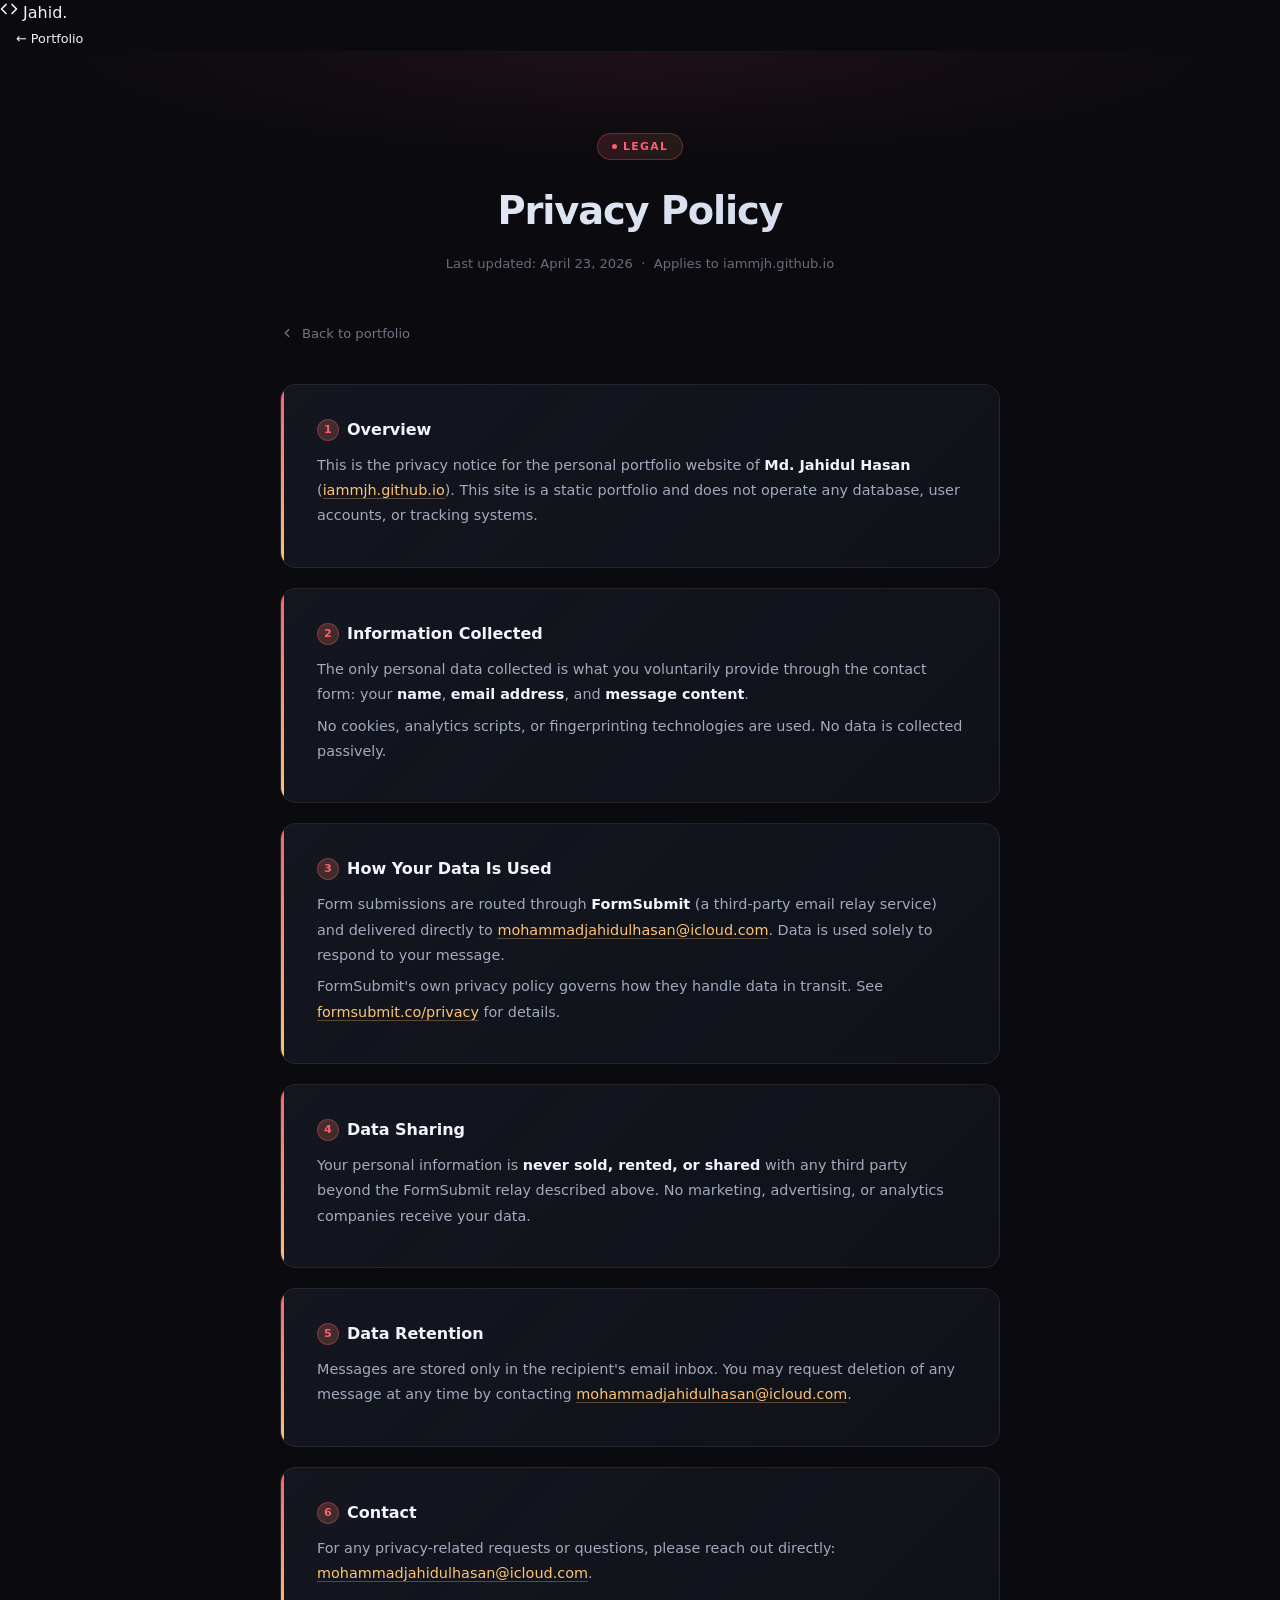
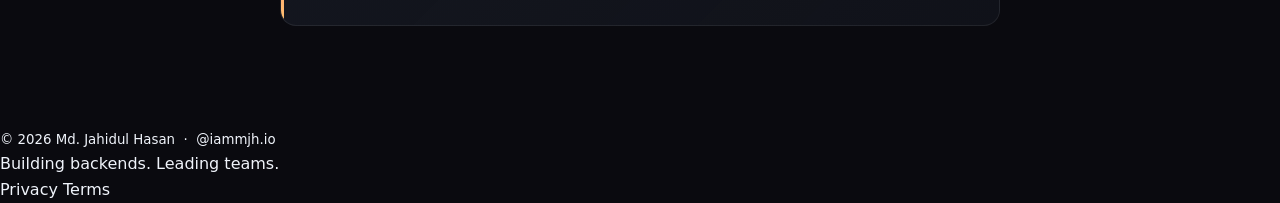
==== commit 051f6cec: "Update SEO and about marquee" ====
--- a/privacy.html
+++ b/privacy.html
@@ -4,12 +4,12 @@
   <meta charset="utf-8">
   <meta name="viewport" content="width=device-width,initial-scale=1">
   <title>Privacy Policy — Md. Jahidul Hasan</title>
-  <link rel="apple-touch-icon" sizes="180x180" href="/favicon_io/apple-touch-icon.png">
-  <link rel="icon" type="image/png" sizes="32x32" href="/favicon_io/favicon-32x32.png">
-  <link rel="icon" type="image/png" sizes="16x16" href="/favicon_io/favicon-16x16.png">
-  <link rel="icon" href="/favicon_io/favicon.ico" sizes="any">
-  <link rel="shortcut icon" href="/favicon_io/favicon.ico" type="image/x-icon">
-  <link rel="manifest" href="/favicon_io/site.webmanifest">
+  <link rel="apple-touch-icon" sizes="180x180" href="favicon_io/apple-touch-icon.png">
+  <link rel="icon" type="image/png" sizes="32x32" href="favicon_io/favicon-32x32.png">
+  <link rel="icon" type="image/png" sizes="16x16" href="favicon_io/favicon-16x16.png">
+  <link rel="icon" href="favicon_io/favicon.ico" sizes="any">
+  <link rel="shortcut icon" href="favicon_io/favicon.ico" type="image/x-icon">
+  <link rel="manifest" href="favicon_io/site.webmanifest">
   <link rel="stylesheet" href="style.css">
   <style>
     .legal-hero{padding:5rem 0 3rem;text-align:center;position:relative}
@@ -52,7 +52,7 @@
       <div class="container">
         <span class="legal-eyebrow">Legal</span>
         <h1 class="legal-title">Privacy Policy</h1>
-        <p class="legal-meta">Last updated: February 2026 &nbsp;·&nbsp; Applies to iammjh.github.io</p>
+        <p class="legal-meta">Last updated: April 23, 2026 &nbsp;·&nbsp; Applies to iammjh.github.io</p>
       </div>
     </div>
 
@@ -77,7 +77,7 @@
         <div class="legal-card">
           <h2><span class="lc-num">3</span> How Your Data Is Used</h2>
           <p>Form submissions are routed through <strong style="color:#f0f4fb">FormSubmit</strong> (a third-party email relay service) and delivered directly to <a href="mailto:mohammadjahidulhasan@icloud.com">mohammadjahidulhasan@icloud.com</a>. Data is used solely to respond to your message.</p>
-          <p>FormSubmit's own privacy policy governs how they handle data in transit. See <a href="https://formsubmit.co/privacy" target="_blank" rel="noopener">formsubmit.co/privacy</a> for details.</p>
+          <p>FormSubmit's own privacy policy governs how they handle data in transit. See <a href="https://formsubmit.co/privacy" target="_blank" rel="noopener noreferrer">formsubmit.co/privacy</a> for details.</p>
         </div>
 
         <div class="legal-card">
--- a/style.css
+++ b/style.css
@@ -280,6 +280,13 @@
   transition:border-color .2s,color .2s,background .2s,transform .2s;
 }
 .btn-ghost:hover{border-color:rgba(242,237,228,.3);color:var(--text);background:rgba(255,255,255,.04);transform:translateY(-2px)}
+.btn-ghost--compact{padding:9px 20px;font-size:.82rem}
+.dly-05{transition-delay:.05s}
+.dly-10{transition-delay:.1s}
+.dly-15{transition-delay:.15s}
+.dly-20{transition-delay:.2s}
+.dly-30{transition-delay:.3s}
+.dly-35{transition-delay:.35s}
 
 /* hero scroll ticker */
 .hero-ticker{
@@ -361,10 +368,72 @@
 .mq-pill:hover{color:var(--text);background:rgba(255,255,255,.03)}
 .mq-pill-dot{width:7px;height:7px;border-radius:50%;flex-shrink:0}
 
+/* deterministic dot colors so HTML doesn't need inline styles */
+.mq-row--fwd .mq-pill:nth-child(12n+1) .mq-pill-dot{background:#3776ab}
+.mq-row--fwd .mq-pill:nth-child(12n+2) .mq-pill-dot{background:#f7df1e}
+.mq-row--fwd .mq-pill:nth-child(12n+3) .mq-pill-dot{background:#0da35e}
+.mq-row--fwd .mq-pill:nth-child(12n+4) .mq-pill-dot{background:#009485}
+.mq-row--fwd .mq-pill:nth-child(12n+5) .mq-pill-dot{background:#61dafb}
+.mq-row--fwd .mq-pill:nth-child(12n+6) .mq-pill-dot{background:#f0f0f0}
+.mq-row--fwd .mq-pill:nth-child(12n+7) .mq-pill-dot{background:#47a248}
+.mq-row--fwd .mq-pill:nth-child(12n+8) .mq-pill-dot{background:#4479a1}
+.mq-row--fwd .mq-pill:nth-child(12n+9) .mq-pill-dot{background:#f05032}
+.mq-row--fwd .mq-pill:nth-child(12n+10) .mq-pill-dot{background:#2496ed}
+.mq-row--fwd .mq-pill:nth-child(12n+11) .mq-pill-dot{background:#ee4c2c}
+.mq-row--fwd .mq-pill:nth-child(12n+12) .mq-pill-dot{background:#ff6b35}
+.mq-row--bwd .mq-pill:nth-child(12n+1) .mq-pill-dot{background:#38bdf8}
+.mq-row--bwd .mq-pill:nth-child(12n+2) .mq-pill-dot{background:#e97627}
+.mq-row--bwd .mq-pill:nth-child(12n+3) .mq-pill-dot{background:#fcc624}
+.mq-row--bwd .mq-pill:nth-child(12n+4) .mq-pill-dot{background:#4cabce}
+.mq-row--bwd .mq-pill:nth-child(12n+5) .mq-pill-dot{background:#e10098}
+.mq-row--bwd .mq-pill:nth-child(12n+6) .mq-pill-dot{background:#f46623}
+.mq-row--bwd .mq-pill:nth-child(12n+7) .mq-pill-dot{background:#5a9fd4}
+.mq-row--bwd .mq-pill:nth-child(12n+8) .mq-pill-dot{background:#c0392b}
+.mq-row--bwd .mq-pill:nth-child(12n+9) .mq-pill-dot{background:#8892bf}
+.mq-row--bwd .mq-pill:nth-child(12n+10) .mq-pill-dot{background:#e34f26}
+.mq-row--bwd .mq-pill:nth-child(12n+11) .mq-pill-dot{background:#264de4}
+.mq-row--bwd .mq-pill:nth-child(12n+12) .mq-pill-dot{background:#7952b3}
+
 /* ═══════════════════════════════════════════════════
    ABOUT
 ═══════════════════════════════════════════════════ */
-.about-section{padding:120px 0;border-top:1px solid var(--line);border-bottom:1px solid var(--line)}
+.about-section{
+  padding:120px 0;
+  border-top:1px solid var(--line);
+  border-bottom:1px solid var(--line);
+  position:relative;
+  overflow:hidden;
+}
+.about-section .wrap{position:relative;z-index:1}
+
+.about-bg-marquee{
+  position:absolute;
+  inset:0;
+  display:flex;
+  align-items:flex-end;
+  padding-bottom:16px;
+  pointer-events:none;
+  z-index:0;
+  opacity:.08;
+}
+.about-bg-marquee-track{
+  display:flex;
+  width:max-content;
+  white-space:nowrap;
+  will-change:transform;
+  animation:aboutBgMarquee 80s linear infinite;
+}
+.about-bg-marquee-track span{
+  display:inline-block;
+  font-family:'Bricolage Grotesque',sans-serif;
+  font-size:clamp(7rem,20vw,19rem);
+  font-weight:800;
+  letter-spacing:.06em;
+  padding-right:2rem;
+  color:var(--text);
+  text-transform:uppercase;
+}
+@keyframes aboutBgMarquee{to{transform:translateX(-50%)}}
 .about-grid{
   display:grid;grid-template-columns:1fr 1fr;
   gap:80px;align-items:start;
@@ -398,6 +467,8 @@
 .about-bio strong{color:var(--text);font-weight:600}
 
 .about-right{display:flex;flex-direction:column;gap:20px}
+.about-photo-frame{border-radius:12px;overflow:hidden;border:1px solid var(--line);aspect-ratio:4/3;background:var(--surface)}
+.about-photo{width:100%;height:100%;object-fit:cover;filter:grayscale(20%) contrast(1.05)}
 .info-block{
   background:var(--surface);border:1px solid var(--line);
   border-radius:12px;overflow:hidden;
@@ -416,6 +487,7 @@
 .info-row:hover{background:rgba(255,255,255,.02)}
 .info-key{color:var(--dim);font-size:.78rem;min-width:72px;font-weight:500}
 .info-val{color:var(--text);font-weight:500;font-size:.84rem}
+.info-val--small{font-size:.76rem}
 .edu-block{
   background:var(--surface);border:1px solid var(--line);
   border-radius:12px;padding:24px;
@@ -452,6 +524,12 @@
 .a-lbl{font-size:.72rem;color:var(--dim);font-weight:500;letter-spacing:.04em}
 
 @media(max-width:960px){.about-grid{grid-template-columns:1fr;gap:48px}.about-label{writing-mode:horizontal-tb;font-size:4rem}}
+
+@media(max-width:700px){.about-bg-marquee{display:none}}
+
+@media (prefers-reduced-motion: reduce){
+  .about-bg-marquee-track{animation:none}
+}
 
 @media(max-width:480px){
   .about-section{padding:80px 0}
@@ -491,6 +569,7 @@
   font-size:clamp(2rem,5vw,3.5rem);font-weight:800;
   letter-spacing:-.05em;line-height:1.05;color:var(--text);
 }
+.proj-head-note{color:var(--muted);font-size:.9rem;max-width:280px;line-height:1.6}
 
 /* ── SLIDER SHELL ── */
 .proj-slider{position:relative;overflow:hidden;border-radius:20px;touch-action:pan-y}
@@ -576,6 +655,10 @@
   display:flex;align-items:center;gap:12px;
   margin-top:auto;padding-top:24px;border-top:1px solid var(--line);
 }
+.proj-controls-row{
+  display:flex;align-items:center;gap:12px;
+  margin-top:28px;padding-top:20px;border-top:1px solid var(--line);justify-content:center;
+}
 .ps-btn{
   width:40px;height:40px;border-radius:8px;
   background:var(--s3);border:1px solid var(--line2);
@@ -590,11 +673,20 @@
   flex:1;text-align:center;letter-spacing:.04em;
 }
 .ps-count strong{color:var(--text)}
+.proj-count{
+  font-family:'Bricolage Grotesque',sans-serif;
+  font-size:.85rem;font-weight:700;color:var(--dim);
+  flex:0 0 60px;text-align:center;letter-spacing:.04em;
+}
 
 /* dots */
 .ps-dots{
   display:flex;gap:6px;align-items:center;margin-left:auto;
   flex-wrap:wrap;max-width:200px;justify-content:flex-end;
+}
+.proj-dots-host{
+  display:flex;gap:6px;align-items:center;margin-left:auto;
+  flex-wrap:wrap;max-width:200px;justify-content:flex-end;flex:0 1 auto;
 }
 .ps-dot{
   width:6px;height:6px;border-radius:50%;
@@ -629,6 +721,8 @@
   border-bottom:1px solid var(--line);
 }
 .act-header{margin-bottom:56px}
+.activity-title{max-width:600px}
+.activity-sub{margin-top:12px;color:var(--muted);max-width:480px;font-size:.95rem}
 .act-grid{display:grid;grid-template-columns:1fr 1fr;gap:16px}
 /* hidden activity cards */
 .ac.ac-extra{
@@ -688,6 +782,7 @@
 .ac h3{font-family:'Bricolage Grotesque',sans-serif;font-weight:700;font-size:1rem;color:var(--text);margin-bottom:4px;line-height:1.25}
 .ac-sub{font-size:.78rem;color:var(--dim);margin-bottom:12px;font-weight:500}
 .ac p{font-size:.85rem;color:var(--muted);line-height:1.7}
+.champion-text{color:var(--text)}
 .ac-stats{display:flex;gap:24px;margin-top:18px;padding-top:18px;border-top:1px solid var(--line)}
 .acstat-v{font-family:'Bricolage Grotesque',sans-serif;font-size:1.4rem;font-weight:800;color:var(--orange);display:block;line-height:1}
 .acstat-l{font-size:.68rem;color:var(--dim);letter-spacing:.04em}
